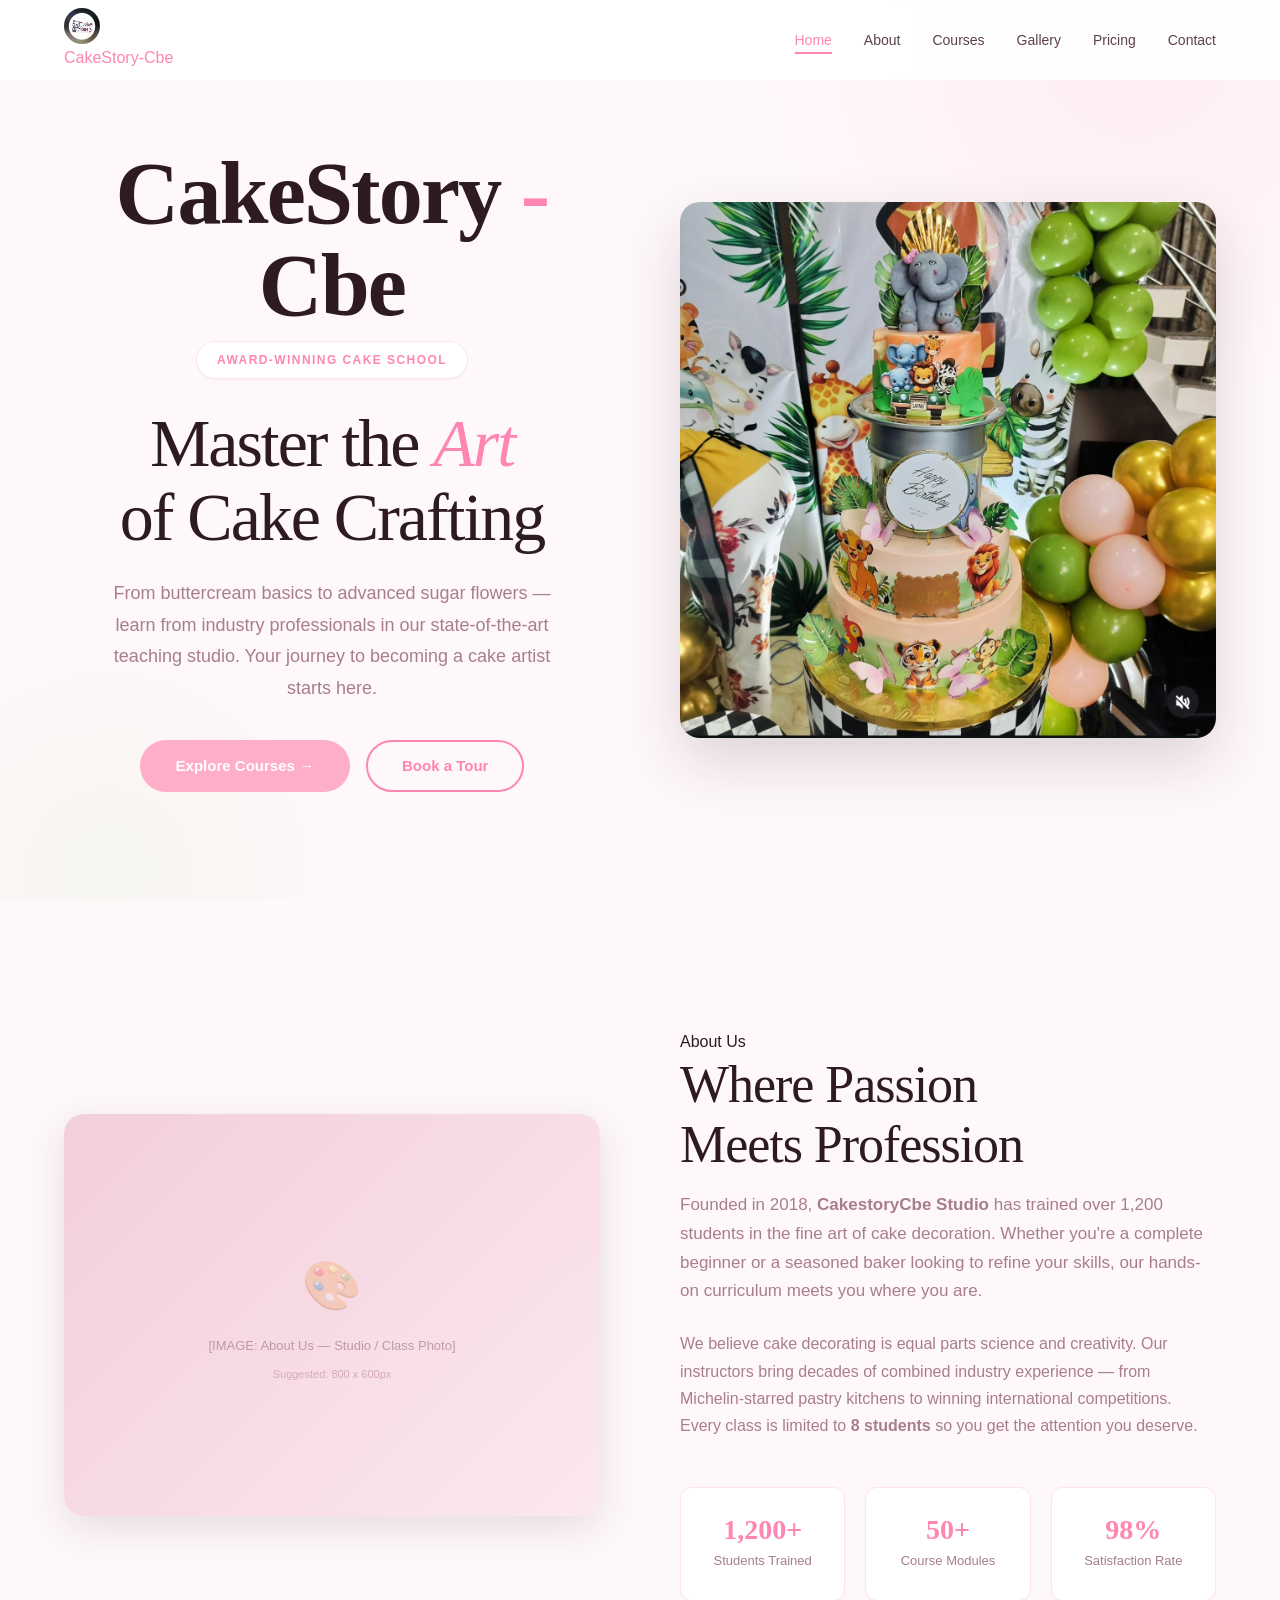
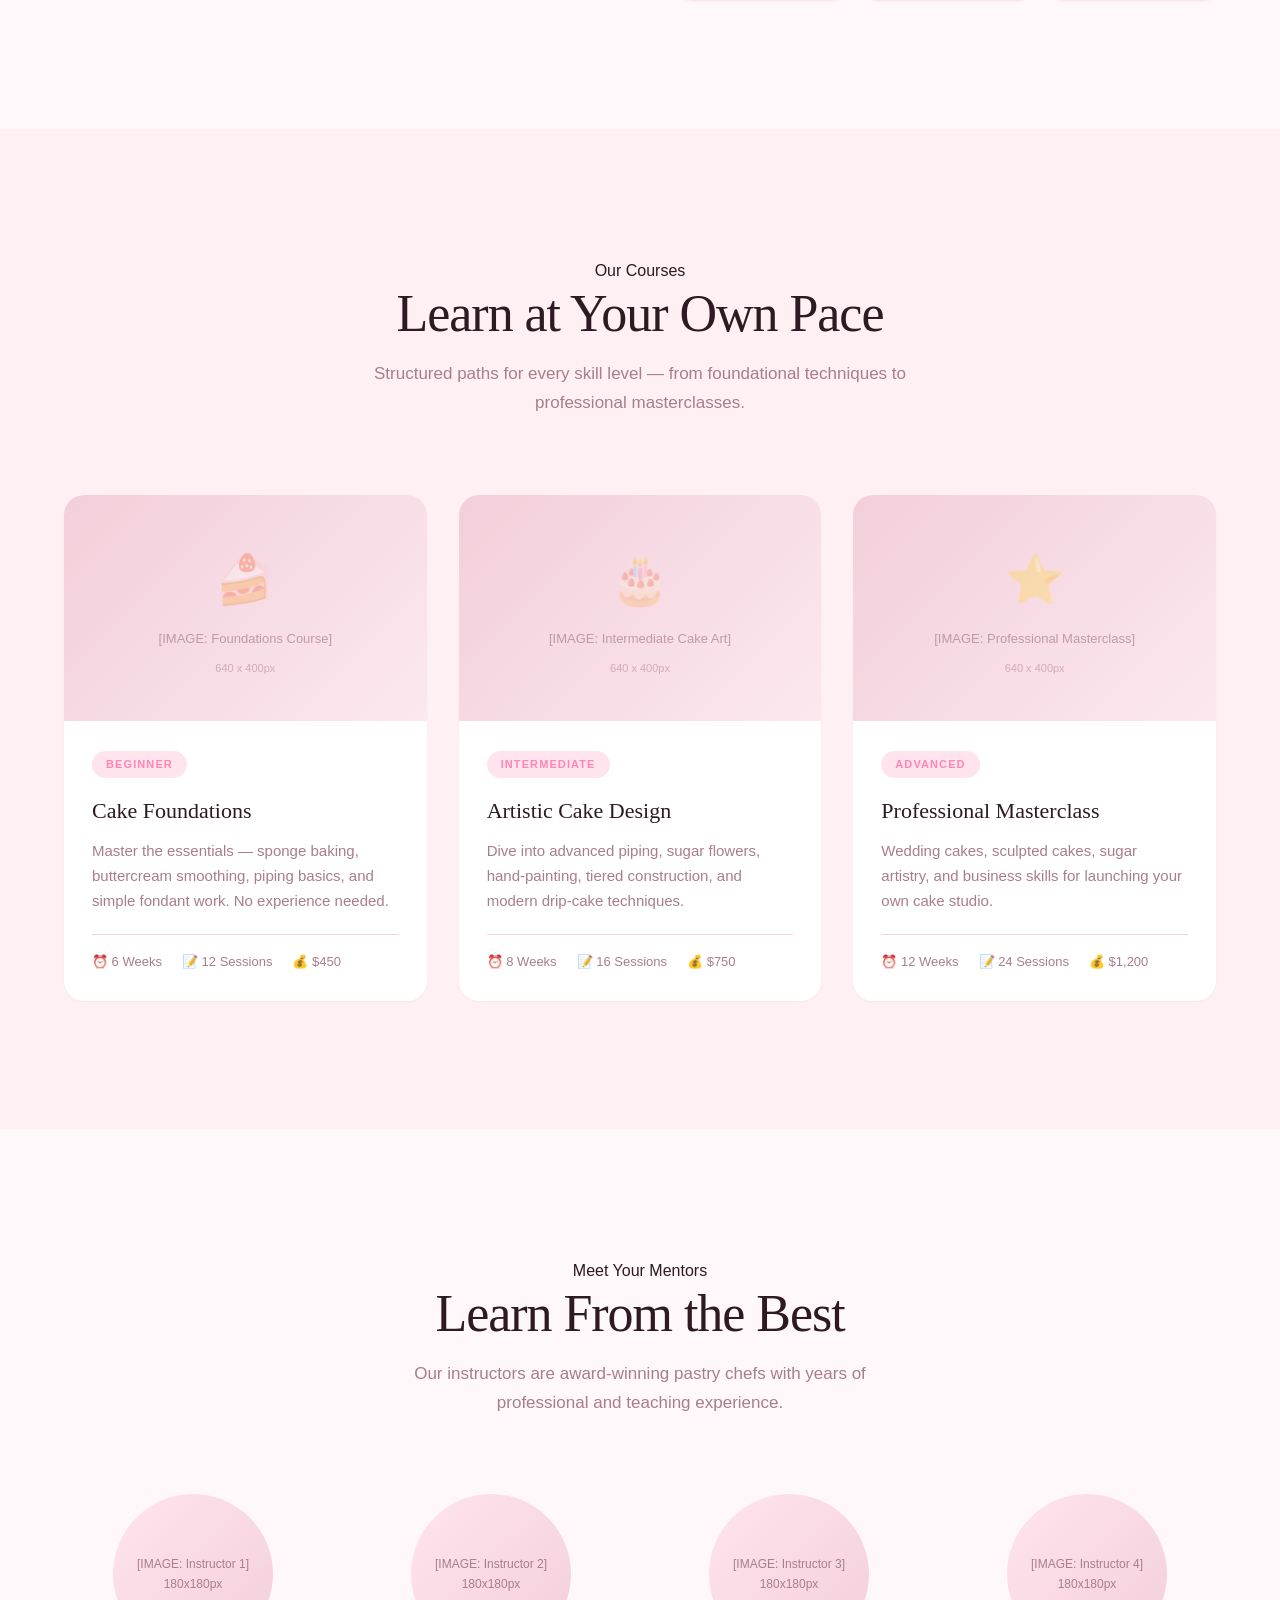
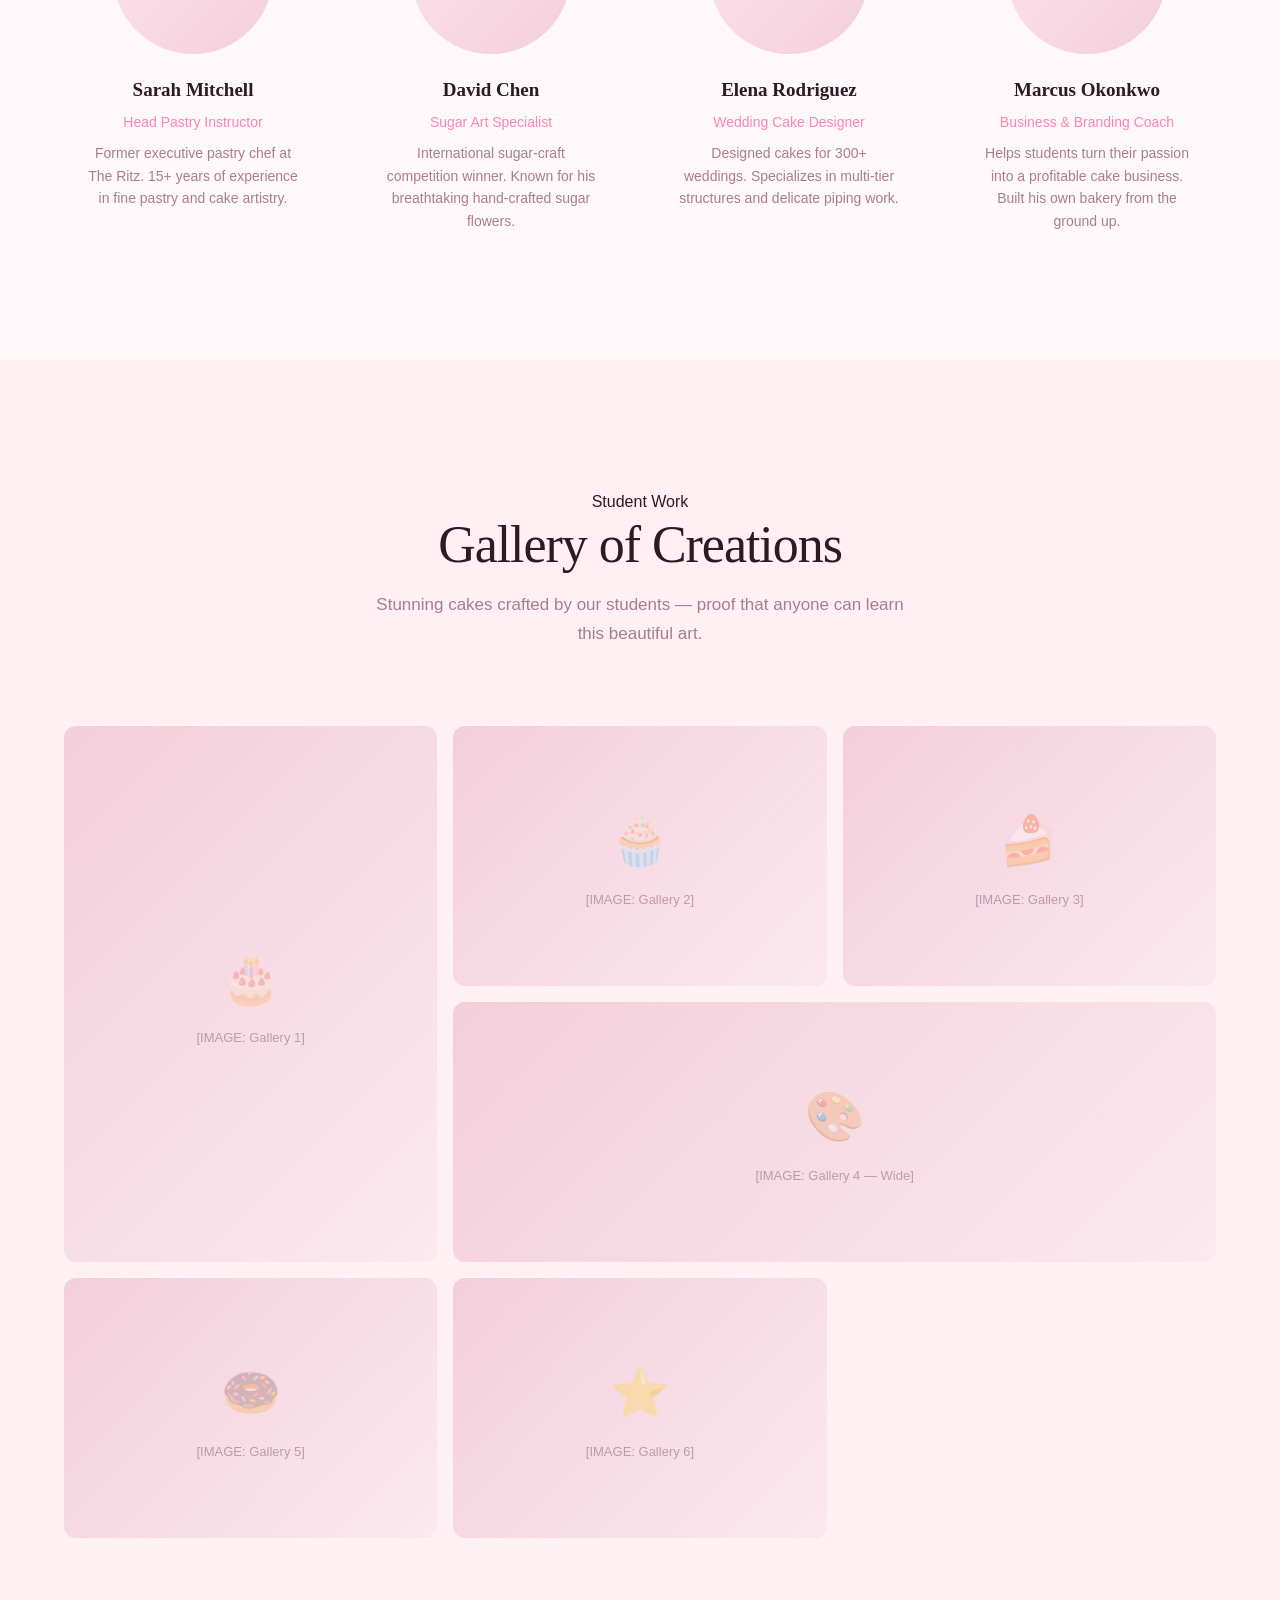
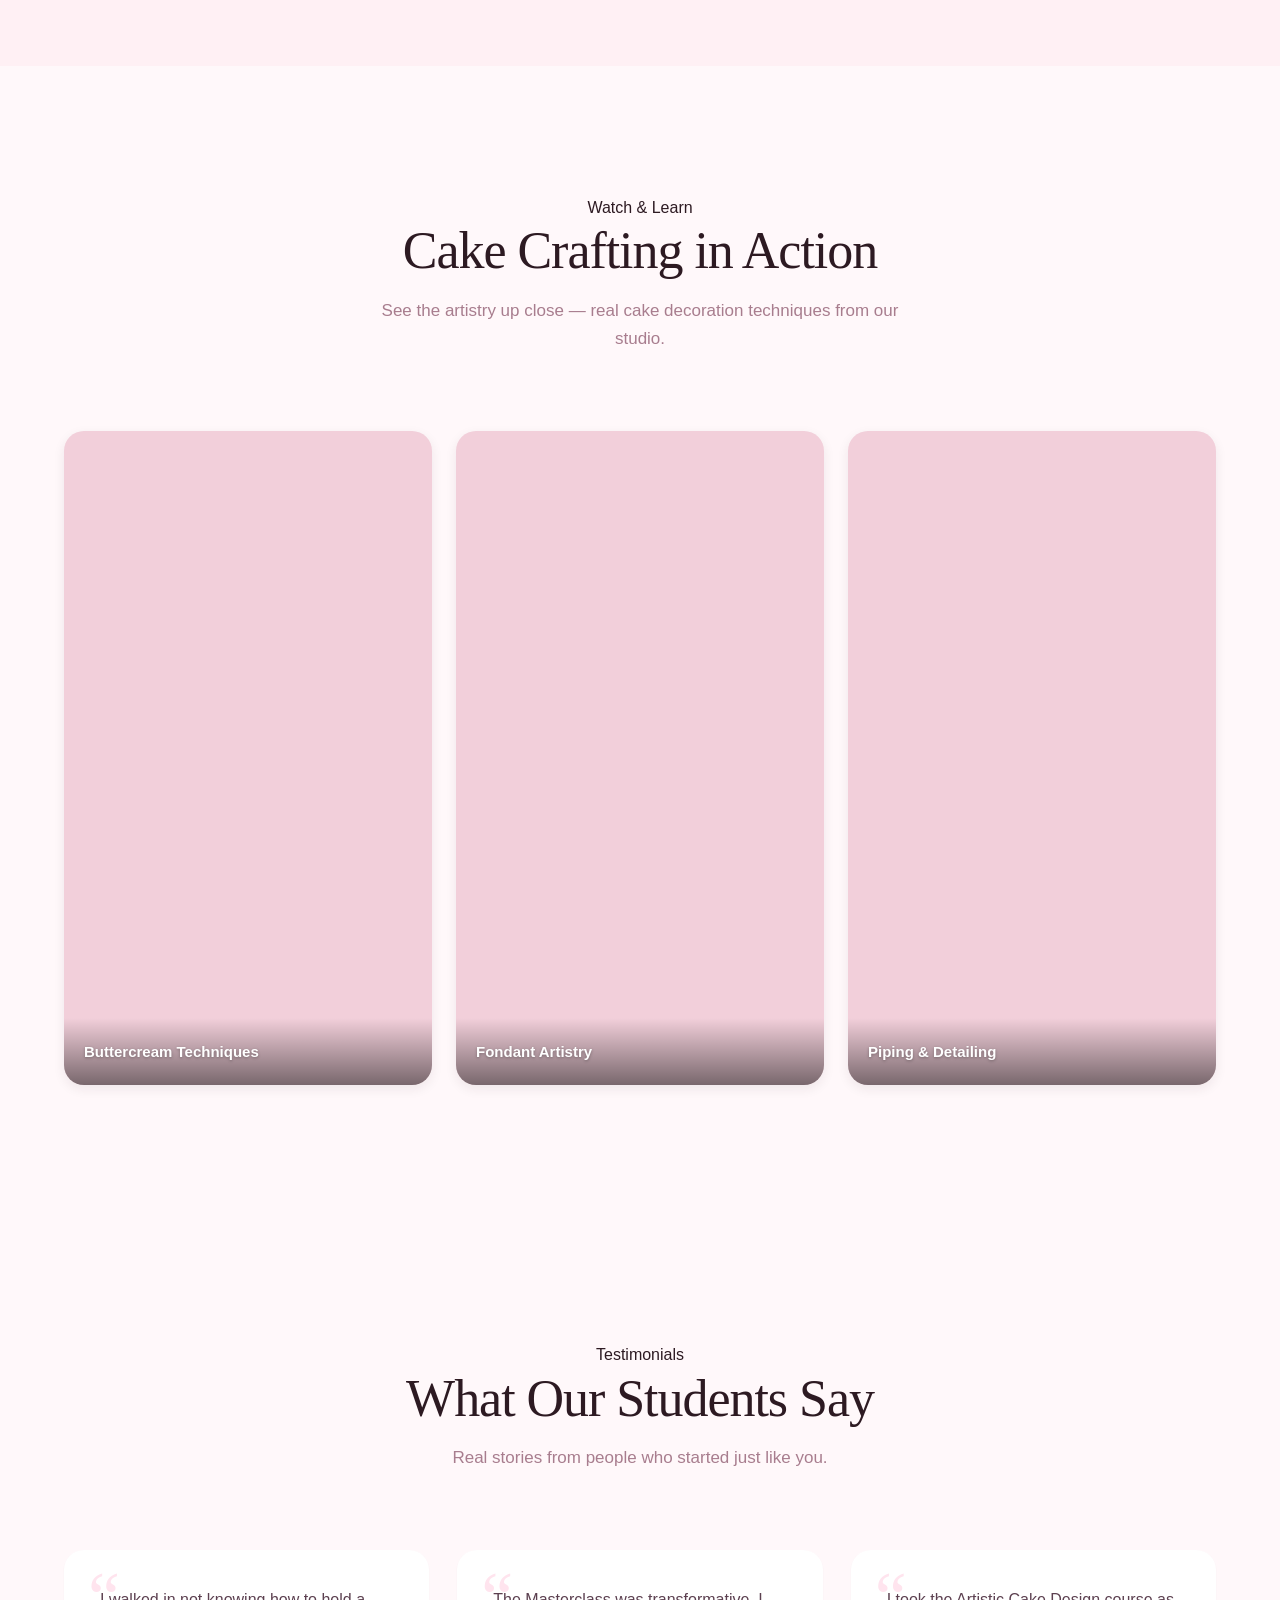
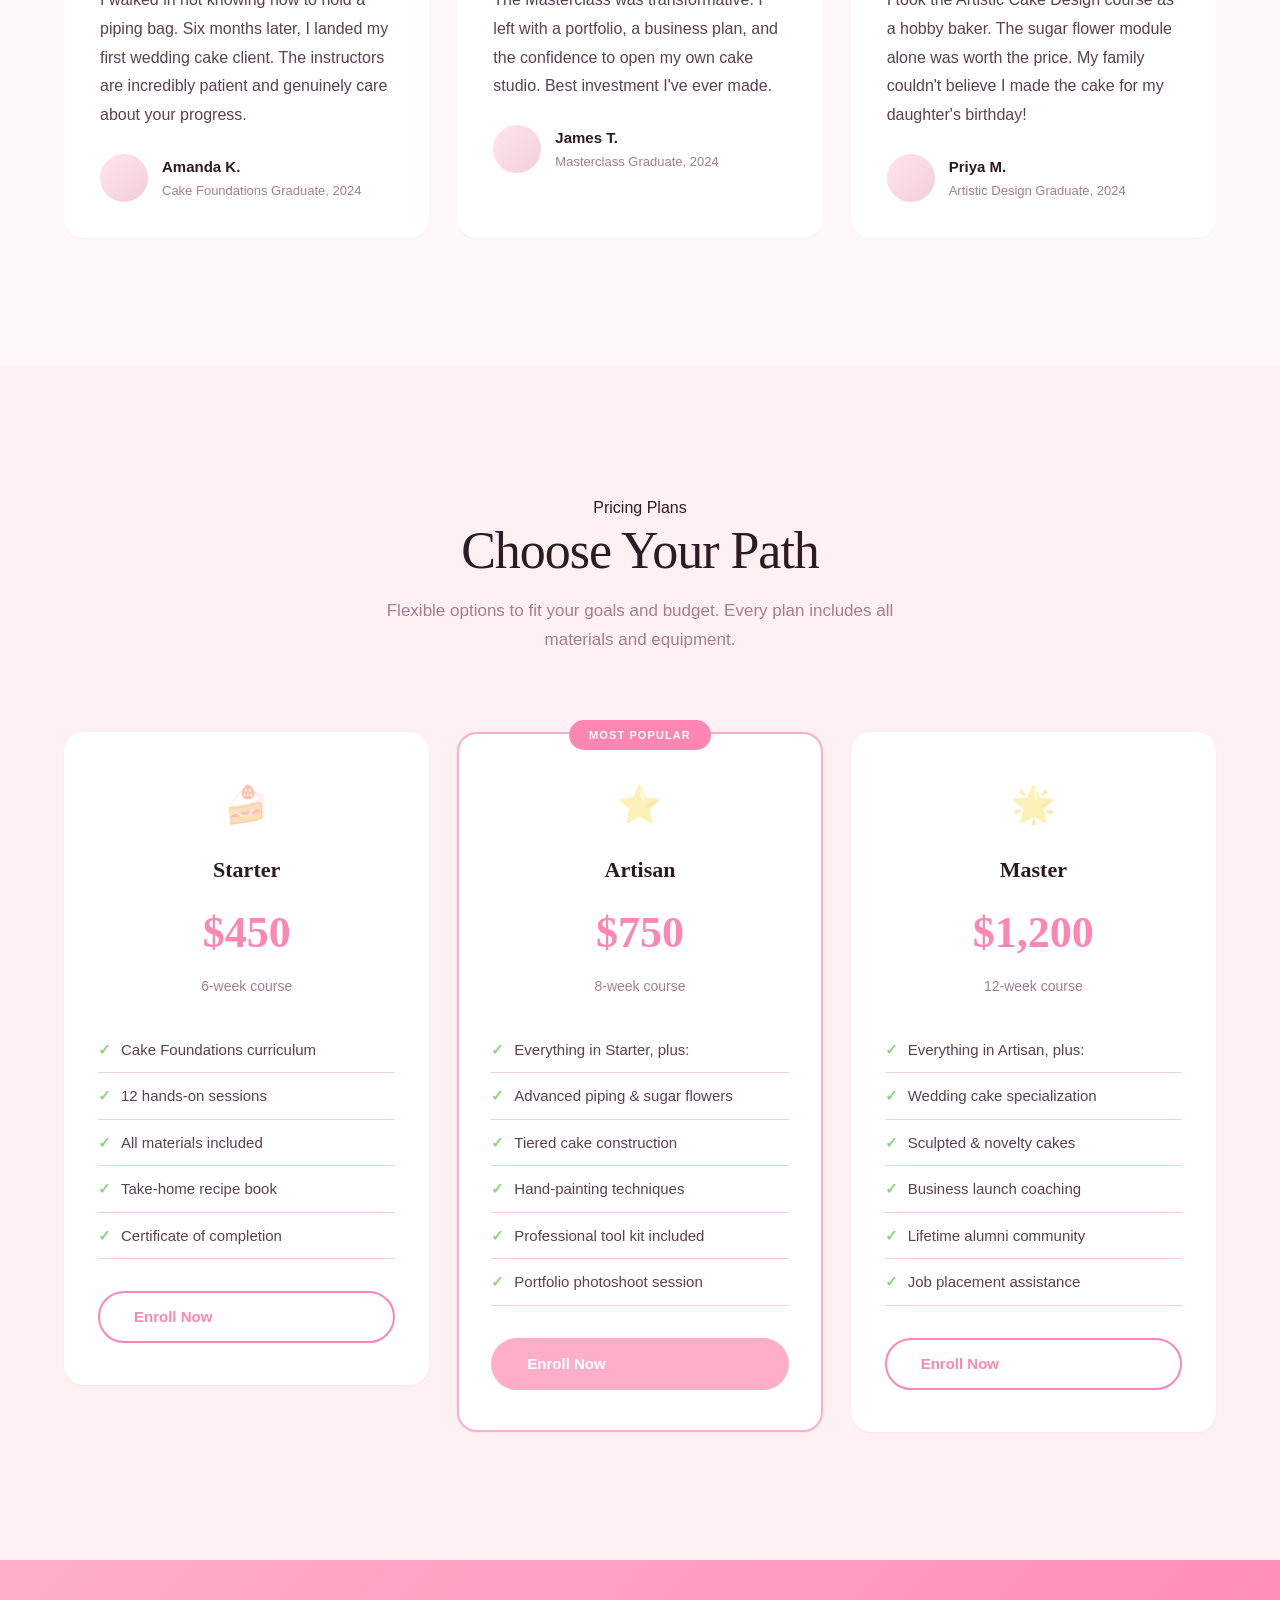
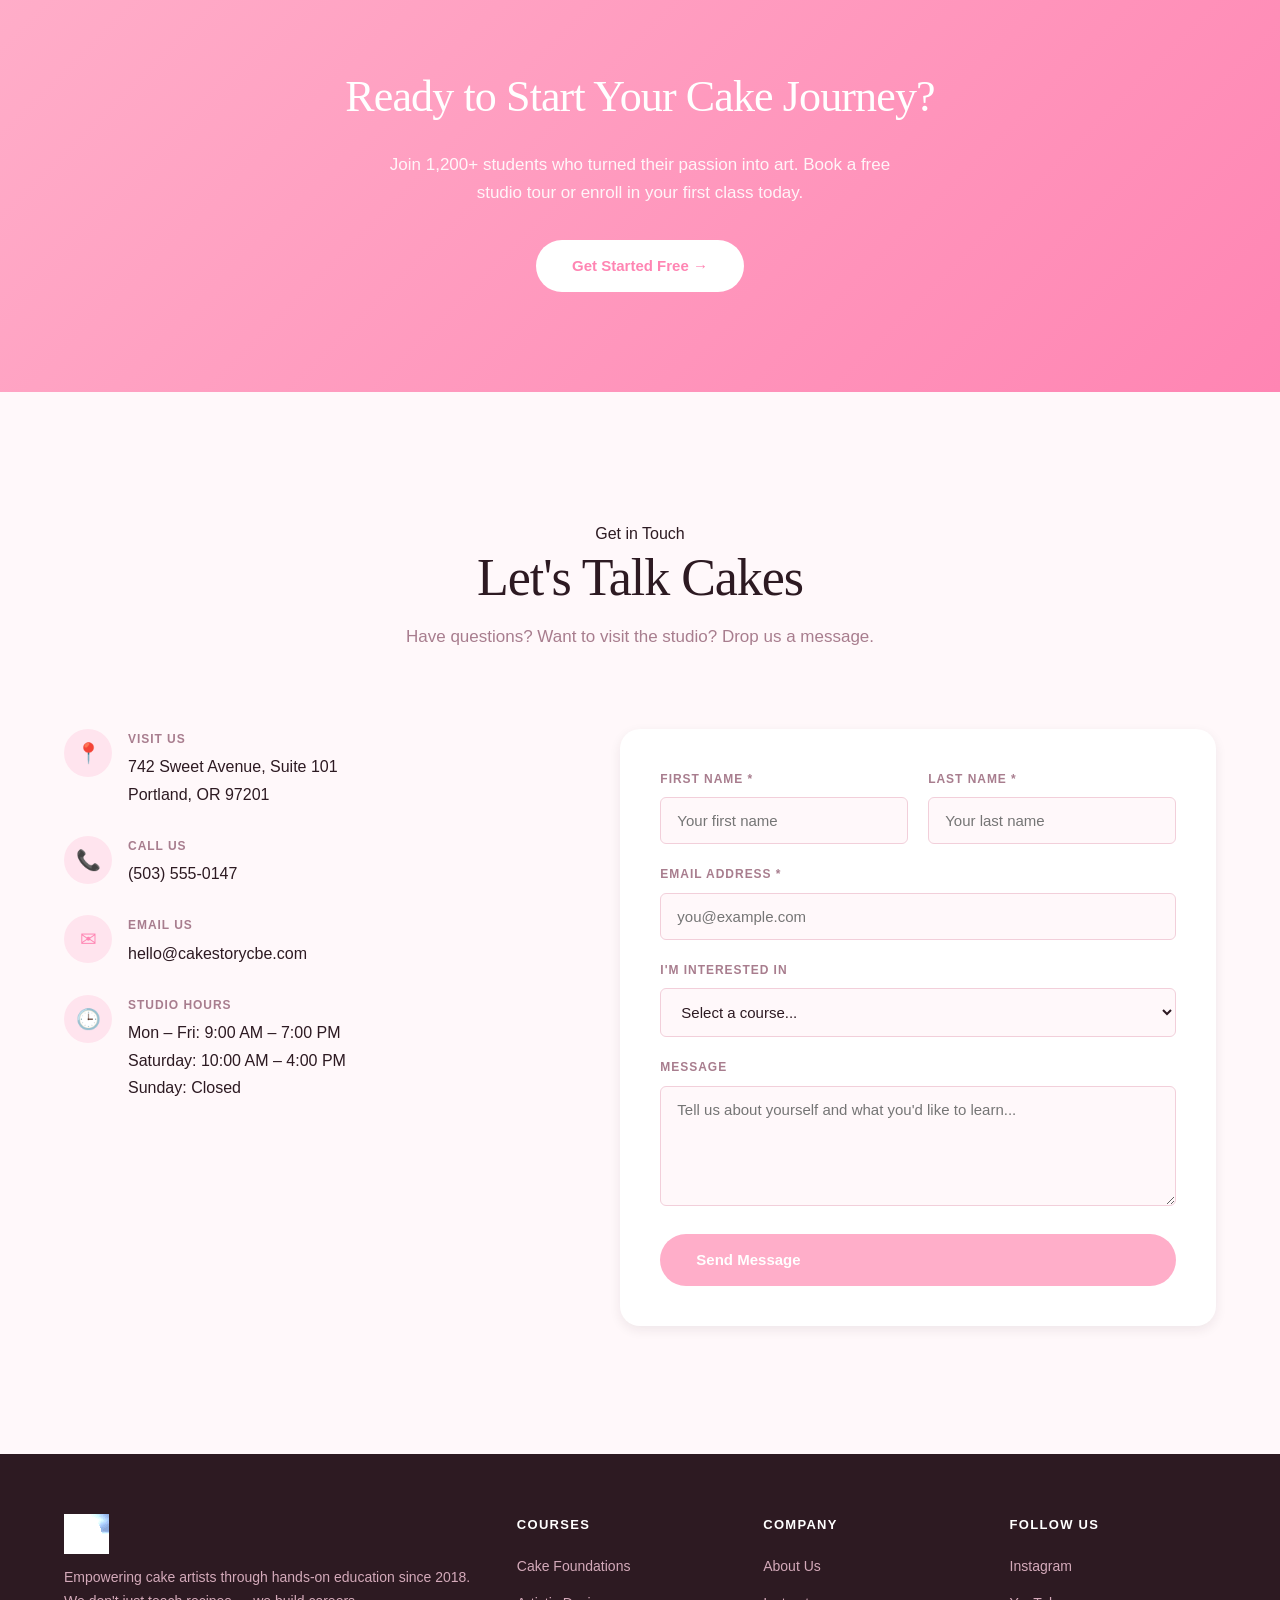
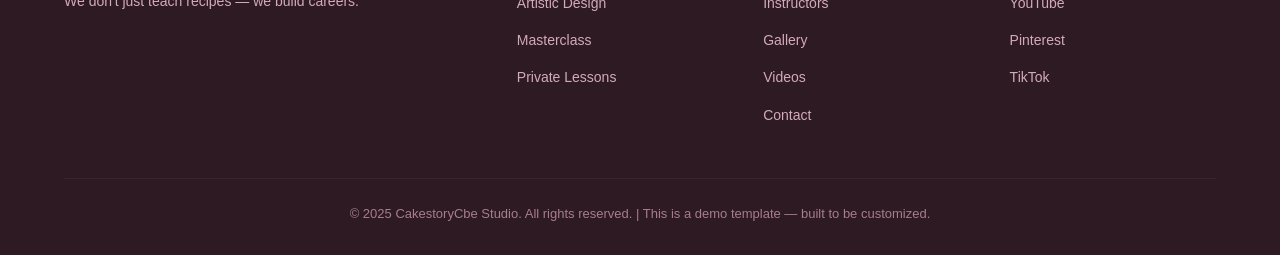
==== index.html @ 28bc9867 "Add green Playfair Display brand name in nav next to logo" ====
<!DOCTYPE html>
<html lang="en">
<head>
  <meta charset="UTF-8">
  <meta name="viewport" content="width=device-width, initial-scale=1.0">
  <title>CakestoryCbe — Learn the Art of Cake Making</title>

  <!--
  ╔══════════════════════════════════════════════════════════════╗
  ║  CAKESTORYCBE — Demo Website Template                      ║
  ║  ─────────────────────────────────────────────────────────  ║
  ║  QUICK CUSTOMIZATION GUIDE:                                ║
  ║                                                             ║
  ║  1. COLORS → css/main.css line ~15 (--color-* variables)  ║
  ║  2. FONTS  → css/main.css line ~32 (--font-* variables)   ║
  ║  3. IMAGES → Search [IMAGE: ...] below & replace with      ║
  ║              your actual images                             ║
  ║  4. TEXT   → Edit the content directly in this file        ║
  ║  5. LOGO   → Replace "CakestoryCbe" with your brand name   ║
  ╚══════════════════════════════════════════════════════════════╝
  -->

  <link rel="stylesheet" href="css/main.css">
  <link rel="preconnect" href="https://fonts.googleapis.com">
  <link rel="preconnect" href="https://fonts.gstatic.com" crossorigin>
  <link rel="stylesheet" href="https://fonts.googleapis.com/css2?family=Playfair+Display:wght@400;700&display=swap">
  <style>
    :root {
      --color-primary:        #FFAEC9;
      --color-primary-dark:   #FF85B3;
      --color-primary-light:  #FFE4EE;
      --color-secondary:      #8DD47C;
      --color-secondary-dark: #6AB85A;
      --color-white:          #ffffff;
      --color-off-white:      #fff8fa;
      --color-cream:          #fff0f4;
      --color-gray-100:       #fce8ef;
      --color-gray-200:       #f2cfda;
      --color-gray-300:       #d4aaba;
      --color-gray-500:       #a87d8e;
      --color-gray-700:       #5c4050;
      --color-gray-900:       #2d1a22;
      --color-success:        #8DD47C;
      --color-border:         #f2cfda;
    }
  </style>
</head>
<body>

  <!-- ============================================================
       NAVIGATION
       ============================================================ -->

  <nav class="nav" id="nav">
    <div class="nav__inner">
      <a href="#" class="nav__brand">
        <img src="images/logo.png" alt="CakeStory - Cbe" class="nav__logo-img">
        <span class="nav__brand-text">CakeStory<span>-</span>Cbe</span>
      </a>
      <ul class="nav__links" id="navLinks">
        <li><a href="#home" class="active">Home</a></li>
        <li><a href="#about">About</a></li>
        <li><a href="#courses">Courses</a></li>
        <li><a href="#gallery">Gallery</a></li>
        <li><a href="#pricing">Pricing</a></li>
        <li><a href="#contact">Contact</a></li>
      </ul>
      <button class="nav__toggle" id="navToggle" aria-label="Toggle navigation">
        <span></span>
        <span></span>
        <span></span>
      </button>
    </div>
  </nav>

  <!-- ============================================================
       HERO SECTION
       ============================================================ -->

  <section class="hero" id="home">
    <div class="container">
      <div class="hero__grid">
        <div class="hero__content">
          <h1 class="hero__brand reveal">CakeStory<span> - </span>Cbe</h1>
          <span class="hero__badge reveal">Award-Winning Cake School</span>
          <h2 class="hero__title reveal">
            Master the <em>Art</em> of Cake Crafting
          </h2>
          <p class="hero__description reveal">
            From buttercream basics to advanced sugar flowers — learn from
            industry professionals in our state-of-the-art teaching studio.
            Your journey to becoming a cake artist starts here.
          </p>
          <div class="hero__actions reveal">
            <a href="#courses" class="btn btn-primary">
              Explore Courses &#8594;
            </a>
            <a href="#contact" class="btn btn-outline">
              Book a Tour
            </a>
          </div>
        </div>
        <div class="hero__image">
          <img src="images/hero-bg.jpg" alt="CakestoryCbe cake crafting" class="hero__img">
        </div>
      </div>
    </div>
  </section>

  <!-- ============================================================
       ABOUT SECTION
       ============================================================ -->

  <section class="section" id="about">
    <div class="container">
      <div class="about__grid">
        <div class="about__image">
          <!--
            👉 [IMAGE: About Us]
            Replace with a photo of your teaching studio, team, or a class in session.
            Recommended size: 800x600px
          -->
          <div class="img-placeholder">
            <div class="img-placeholder__icon">&#127912;</div>
            <div class="img-placeholder__text">[IMAGE: About Us — Studio / Class Photo]</div>
            <div class="img-placeholder__size">Suggested: 800 x 600px</div>
          </div>
        </div>
        <div class="about__content">
          <span class="section-label">About Us</span>
          <h2 class="section-title">Where Passion Meets Profession</h2>
          <p class="section-subtitle" style="margin:0 0 24px; max-width:100%;">
            Founded in 2018, <strong>CakestoryCbe Studio</strong> has trained over
            1,200 students in the fine art of cake decoration. Whether you're a
            complete beginner or a seasoned baker looking to refine your skills,
            our hands-on curriculum meets you where you are.
          </p>
          <p style="color: var(--color-gray-500); margin-bottom: 32px;">
            We believe cake decorating is equal parts science and creativity.
            Our instructors bring decades of combined industry experience — from
            Michelin-starred pastry kitchens to winning international
            competitions. Every class is limited to <strong>8 students</strong>
            so you get the attention you deserve.
          </p>
          <div class="about__stats reveal-stagger">
            <div class="stat">
              <div class="stat__number">1,200+</div>
              <div class="stat__label">Students Trained</div>
            </div>
            <div class="stat">
              <div class="stat__number">50+</div>
              <div class="stat__label">Course Modules</div>
            </div>
            <div class="stat">
              <div class="stat__number">98%</div>
              <div class="stat__label">Satisfaction Rate</div>
            </div>
          </div>
        </div>
      </div>
    </div>
  </section>

  <!-- ============================================================
       COURSES SECTION
       ============================================================ -->

  <section class="section bg-cream" id="courses">
    <div class="container">
      <div class="section-header reveal">
        <span class="section-label">Our Courses</span>
        <h2 class="section-title">Learn at Your Own Pace</h2>
        <p class="section-subtitle">
          Structured paths for every skill level — from foundational
          techniques to professional masterclasses.
        </p>
      </div>

      <div class="courses__grid reveal-stagger">

        <!-- Course 1 -->
        <article class="course-card">
          <div class="course-card__image">
            <!-- 👉 [IMAGE: Foundations Course] 640x400px -->
            <div class="img-placeholder">
              <div class="img-placeholder__icon">&#127856;</div>
              <div class="img-placeholder__text">[IMAGE: Foundations Course]</div>
              <div class="img-placeholder__size">640 x 400px</div>
            </div>
          </div>
          <div class="course-card__body">
            <span class="course-card__level">Beginner</span>
            <h3 class="course-card__title">Cake Foundations</h3>
            <p class="course-card__desc">
              Master the essentials — sponge baking, buttercream smoothing,
              piping basics, and simple fondant work. No experience needed.
            </p>
            <div class="course-card__meta">
              <span>&#9200; 6 Weeks</span>
              <span>&#128221; 12 Sessions</span>
              <span>&#128176; $450</span>
            </div>
          </div>
        </article>

        <!-- Course 2 -->
        <article class="course-card">
          <div class="course-card__image">
            <!-- 👉 [IMAGE: Intermediate Course] 640x400px -->
            <div class="img-placeholder">
              <div class="img-placeholder__icon">&#127874;</div>
              <div class="img-placeholder__text">[IMAGE: Intermediate Cake Art]</div>
              <div class="img-placeholder__size">640 x 400px</div>
            </div>
          </div>
          <div class="course-card__body">
            <span class="course-card__level">Intermediate</span>
            <h3 class="course-card__title">Artistic Cake Design</h3>
            <p class="course-card__desc">
              Dive into advanced piping, sugar flowers, hand-painting,
              tiered construction, and modern drip-cake techniques.
            </p>
            <div class="course-card__meta">
              <span>&#9200; 8 Weeks</span>
              <span>&#128221; 16 Sessions</span>
              <span>&#128176; $750</span>
            </div>
          </div>
        </article>

        <!-- Course 3 -->
        <article class="course-card">
          <div class="course-card__image">
            <!-- 👉 [IMAGE: Masterclass Course] 640x400px -->
            <div class="img-placeholder">
              <div class="img-placeholder__icon">&#11088;</div>
              <div class="img-placeholder__text">[IMAGE: Professional Masterclass]</div>
              <div class="img-placeholder__size">640 x 400px</div>
            </div>
          </div>
          <div class="course-card__body">
            <span class="course-card__level">Advanced</span>
            <h3 class="course-card__title">Professional Masterclass</h3>
            <p class="course-card__desc">
              Wedding cakes, sculpted cakes, sugar artistry, and business
              skills for launching your own cake studio.
            </p>
            <div class="course-card__meta">
              <span>&#9200; 12 Weeks</span>
              <span>&#128221; 24 Sessions</span>
              <span>&#128176; $1,200</span>
            </div>
          </div>
        </article>

      </div>
    </div>
  </section>

  <!-- ============================================================
       INSTRUCTORS SECTION
       ============================================================ -->

  <section class="section" id="instructors">
    <div class="container">
      <div class="section-header reveal">
        <span class="section-label">Meet Your Mentors</span>
        <h2 class="section-title">Learn From the Best</h2>
        <p class="section-subtitle">
          Our instructors are award-winning pastry chefs with years of
          professional and teaching experience.
        </p>
      </div>

      <div class="instructors__grid reveal-stagger">

        <div class="instructor-card">
          <!-- 👉 [IMAGE: Instructor 1] 180x180px (will be circular) -->
          <div class="instructor-card__image">
            [IMAGE: Instructor 1]<br>180x180px
          </div>
          <h4 class="instructor-card__name">Sarah Mitchell</h4>
          <p class="instructor-card__role">Head Pastry Instructor</p>
          <p class="instructor-card__bio">
            Former executive pastry chef at The Ritz. 15+ years of
            experience in fine pastry and cake artistry.
          </p>
        </div>

        <div class="instructor-card">
          <!-- 👉 [IMAGE: Instructor 2] 180x180px -->
          <div class="instructor-card__image">
            [IMAGE: Instructor 2]<br>180x180px
          </div>
          <h4 class="instructor-card__name">David Chen</h4>
          <p class="instructor-card__role">Sugar Art Specialist</p>
          <p class="instructor-card__bio">
            International sugar-craft competition winner. Known for his
            breathtaking hand-crafted sugar flowers.
          </p>
        </div>

        <div class="instructor-card">
          <!-- 👉 [IMAGE: Instructor 3] 180x180px -->
          <div class="instructor-card__image">
            [IMAGE: Instructor 3]<br>180x180px
          </div>
          <h4 class="instructor-card__name">Elena Rodriguez</h4>
          <p class="instructor-card__role">Wedding Cake Designer</p>
          <p class="instructor-card__bio">
            Designed cakes for 300+ weddings. Specializes in multi-tier
            structures and delicate piping work.
          </p>
        </div>

        <div class="instructor-card">
          <!-- 👉 [IMAGE: Instructor 4] 180x180px -->
          <div class="instructor-card__image">
            [IMAGE: Instructor 4]<br>180x180px
          </div>
          <h4 class="instructor-card__name">Marcus Okonkwo</h4>
          <p class="instructor-card__role">Business & Branding Coach</p>
          <p class="instructor-card__bio">
            Helps students turn their passion into a profitable cake
            business. Built his own bakery from the ground up.
          </p>
        </div>

      </div>
    </div>
  </section>

  <!-- ============================================================
       GALLERY SECTION
       ============================================================ -->

  <section class="section bg-cream" id="gallery">
    <div class="container">
      <div class="section-header reveal">
        <span class="section-label">Student Work</span>
        <h2 class="section-title">Gallery of Creations</h2>
        <p class="section-subtitle">
          Stunning cakes crafted by our students — proof that anyone can
          learn this beautiful art.
        </p>
      </div>

      <div class="gallery__grid">
        <!-- 👉 [IMAGE: Gallery 1] Large vertical — replace with your best cake photo -->
        <div class="gallery__item">
          <div class="img-placeholder">
            <div class="img-placeholder__icon">&#127874;</div>
            <div class="img-placeholder__text">[IMAGE: Gallery 1]</div>
          </div>
        </div>
        <!-- 👉 [IMAGE: Gallery 2] -->
        <div class="gallery__item">
          <div class="img-placeholder">
            <div class="img-placeholder__icon">&#129473;</div>
            <div class="img-placeholder__text">[IMAGE: Gallery 2]</div>
          </div>
        </div>
        <!-- 👉 [IMAGE: Gallery 3] -->
        <div class="gallery__item">
          <div class="img-placeholder">
            <div class="img-placeholder__icon">&#127856;</div>
            <div class="img-placeholder__text">[IMAGE: Gallery 3]</div>
          </div>
        </div>
        <!-- 👉 [IMAGE: Gallery 4] Wide — replace with a landscape cake shot -->
        <div class="gallery__item">
          <div class="img-placeholder">
            <div class="img-placeholder__icon">&#127912;</div>
            <div class="img-placeholder__text">[IMAGE: Gallery 4 — Wide]</div>
          </div>
        </div>
        <!-- 👉 [IMAGE: Gallery 5] -->
        <div class="gallery__item">
          <div class="img-placeholder">
            <div class="img-placeholder__icon">&#127849;</div>
            <div class="img-placeholder__text">[IMAGE: Gallery 5]</div>
          </div>
        </div>
        <!-- 👉 [IMAGE: Gallery 6] -->
        <div class="gallery__item">
          <div class="img-placeholder">
            <div class="img-placeholder__icon">&#11088;</div>
            <div class="img-placeholder__text">[IMAGE: Gallery 6]</div>
          </div>
        </div>
      </div>
    </div>
  </section>

  <!-- ============================================================
       VIDEO SHOWCASE
       ============================================================ -->

  <section class="section video-showcase" id="videos">
    <div class="container">
      <div class="section-header reveal">
        <span class="section-label">Watch & Learn</span>
        <h2 class="section-title">Cake Crafting in Action</h2>
        <p class="section-subtitle">
          See the artistry up close — real cake decoration techniques from our studio.
        </p>
      </div>

      <div class="video__grid">
        <div class="video-card">
          <video
            src="videos/cake-showcase-1.mp4"
            autoplay
            muted
            loop
            playsinline
            preload="metadata"
            poster=""
          ></video>
          <div class="video-card__overlay">
            <span class="video-card__label">Buttercream Techniques</span>
          </div>
        </div>
        <div class="video-card">
          <video
            src="videos/cake-showcase-2.mp4"
            autoplay
            muted
            loop
            playsinline
            preload="metadata"
          ></video>
          <div class="video-card__overlay">
            <span class="video-card__label">Fondant Artistry</span>
          </div>
        </div>
        <div class="video-card">
          <video
            src="videos/cake-showcase-3.mp4"
            autoplay
            muted
            loop
            playsinline
            preload="metadata"
          ></video>
          <div class="video-card__overlay">
            <span class="video-card__label">Piping & Detailing</span>
          </div>
        </div>
      </div>
    </div>
  </section>

  <!-- ============================================================
       TESTIMONIALS
       ============================================================ -->

  <section class="section" id="testimonials">
    <div class="container">
      <div class="section-header reveal">
        <span class="section-label">Testimonials</span>
        <h2 class="section-title">What Our Students Say</h2>
        <p class="section-subtitle">
          Real stories from people who started just like you.
        </p>
      </div>

      <div class="testimonials__grid reveal-stagger">

        <div class="testimonial-card">
          <p class="testimonial-card__text">
            I walked in not knowing how to hold a piping bag. Six months
            later, I landed my first wedding cake client. The instructors
            are incredibly patient and genuinely care about your progress.
          </p>
          <div class="testimonial-card__author">
            <!-- 👉 [IMAGE: Student Avatar] 50x50px, circular -->
            <div class="testimonial-card__avatar"></div>
            <div>
              <div class="testimonial-card__name">Amanda K.</div>
              <div class="testimonial-card__role">Cake Foundations Graduate, 2024</div>
            </div>
          </div>
        </div>

        <div class="testimonial-card">
          <p class="testimonial-card__text">
            The Masterclass was transformative. I left with a portfolio,
            a business plan, and the confidence to open my own cake studio.
            Best investment I've ever made.
          </p>
          <div class="testimonial-card__author">
            <!-- 👉 [IMAGE: Student Avatar] 50x50px -->
            <div class="testimonial-card__avatar"></div>
            <div>
              <div class="testimonial-card__name">James T.</div>
              <div class="testimonial-card__role">Masterclass Graduate, 2024</div>
            </div>
          </div>
        </div>

        <div class="testimonial-card">
          <p class="testimonial-card__text">
            I took the Artistic Cake Design course as a hobby baker. The
            sugar flower module alone was worth the price. My family
            couldn't believe I made the cake for my daughter's birthday!
          </p>
          <div class="testimonial-card__author">
            <!-- 👉 [IMAGE: Student Avatar] 50x50px -->
            <div class="testimonial-card__avatar"></div>
            <div>
              <div class="testimonial-card__name">Priya M.</div>
              <div class="testimonial-card__role">Artistic Design Graduate, 2024</div>
            </div>
          </div>
        </div>

      </div>
    </div>
  </section>

  <!-- ============================================================
       PRICING SECTION
       ============================================================ -->

  <section class="section bg-cream" id="pricing">
    <div class="container">
      <div class="section-header reveal">
        <span class="section-label">Pricing Plans</span>
        <h2 class="section-title">Choose Your Path</h2>
        <p class="section-subtitle">
          Flexible options to fit your goals and budget. Every plan includes
          all materials and equipment.
        </p>
      </div>

      <div class="pricing__grid reveal-stagger">

        <div class="pricing-card">
          <div class="pricing-card__icon">&#127856;</div>
          <h3 class="pricing-card__title">Starter</h3>
          <div class="pricing-card__price">$450</div>
          <div class="pricing-card__period">6-week course</div>
          <ul class="pricing-card__features">
            <li>Cake Foundations curriculum</li>
            <li>12 hands-on sessions</li>
            <li>All materials included</li>
            <li>Take-home recipe book</li>
            <li>Certificate of completion</li>
          </ul>
          <a href="#contact" class="btn btn-outline" style="width:100%">Enroll Now</a>
        </div>

        <div class="pricing-card pricing-card--featured">
          <div class="pricing-card__badge">Most Popular</div>
          <div class="pricing-card__icon">&#11088;</div>
          <h3 class="pricing-card__title">Artisan</h3>
          <div class="pricing-card__price">$750</div>
          <div class="pricing-card__period">8-week course</div>
          <ul class="pricing-card__features">
            <li>Everything in Starter, plus:</li>
            <li>Advanced piping & sugar flowers</li>
            <li>Tiered cake construction</li>
            <li>Hand-painting techniques</li>
            <li>Professional tool kit included</li>
            <li>Portfolio photoshoot session</li>
          </ul>
          <a href="#contact" class="btn btn-primary" style="width:100%">Enroll Now</a>
        </div>

        <div class="pricing-card">
          <div class="pricing-card__icon">&#127775;</div>
          <h3 class="pricing-card__title">Master</h3>
          <div class="pricing-card__price">$1,200</div>
          <div class="pricing-card__period">12-week course</div>
          <ul class="pricing-card__features">
            <li>Everything in Artisan, plus:</li>
            <li>Wedding cake specialization</li>
            <li>Sculpted & novelty cakes</li>
            <li>Business launch coaching</li>
            <li>Lifetime alumni community</li>
            <li>Job placement assistance</li>
          </ul>
          <a href="#contact" class="btn btn-outline" style="width:100%">Enroll Now</a>
        </div>

      </div>
    </div>
  </section>

  <!-- ============================================================
       CTA BANNER
       ============================================================ -->

  <section class="cta-banner">
    <div class="container">
      <h2 class="cta-banner__title">Ready to Start Your Cake Journey?</h2>
      <p class="cta-banner__text">
        Join 1,200+ students who turned their passion into art.
        Book a free studio tour or enroll in your first class today.
      </p>
      <a href="#contact" class="btn btn-white">Get Started Free &#8594;</a>
    </div>
  </section>

  <!-- ============================================================
       CONTACT SECTION
       ============================================================ -->

  <section class="section" id="contact">
    <div class="container">
      <div class="section-header reveal">
        <span class="section-label">Get in Touch</span>
        <h2 class="section-title">Let's Talk Cakes</h2>
        <p class="section-subtitle">
          Have questions? Want to visit the studio? Drop us a message.
        </p>
      </div>

      <div class="contact__grid reveal">
        <div class="contact__info">
          <div class="contact__info-item">
            <div class="contact__info-icon">&#128205;</div>
            <div>
              <div class="contact__info-label">Visit Us</div>
              <div class="contact__info-value">
                <!-- 👉 CHANGE: Your studio address -->
                742 Sweet Avenue, Suite 101<br>
                Portland, OR 97201
              </div>
            </div>
          </div>
          <div class="contact__info-item">
            <div class="contact__info-icon">&#128222;</div>
            <div>
              <div class="contact__info-label">Call Us</div>
              <div class="contact__info-value">
                <!-- 👉 CHANGE: Your phone number -->
                (503) 555-0147
              </div>
            </div>
          </div>
          <div class="contact__info-item">
            <div class="contact__info-icon">&#9993;</div>
            <div>
              <div class="contact__info-label">Email Us</div>
              <div class="contact__info-value">
                <!-- 👉 CHANGE: Your email address -->
                hello@cakestorycbe.com
              </div>
            </div>
          </div>
          <div class="contact__info-item">
            <div class="contact__info-icon">&#128338;</div>
            <div>
              <div class="contact__info-label">Studio Hours</div>
              <div class="contact__info-value">
                <!-- 👉 CHANGE: Your business hours -->
                Mon – Fri: 9:00 AM – 7:00 PM<br>
                Saturday: 10:00 AM – 4:00 PM<br>
                Sunday: Closed
              </div>
            </div>
          </div>
        </div>

        <form class="contact__form" id="contactForm">
          <div class="form-row">
            <div class="form-group">
              <label for="firstName">First Name *</label>
              <input type="text" id="firstName" name="firstName" required placeholder="Your first name">
            </div>
            <div class="form-group">
              <label for="lastName">Last Name *</label>
              <input type="text" id="lastName" name="lastName" required placeholder="Your last name">
            </div>
          </div>
          <div class="form-group">
            <label for="email">Email Address *</label>
            <input type="email" id="email" name="email" required placeholder="you@example.com">
          </div>
          <div class="form-group">
            <label for="interest">I'm Interested In</label>
            <select id="interest" name="interest">
              <option value="">Select a course...</option>
              <option value="foundations">Cake Foundations ($450)</option>
              <option value="artistic">Artistic Cake Design ($750)</option>
              <option value="masterclass">Professional Masterclass ($1,200)</option>
              <option value="tour">Studio Tour</option>
              <option value="other">Other / General Inquiry</option>
            </select>
          </div>
          <div class="form-group">
            <label for="message">Message</label>
            <textarea id="message" name="message" placeholder="Tell us about yourself and what you'd like to learn..."></textarea>
          </div>
          <button type="submit" class="btn btn-primary" style="width:100%">
            Send Message
          </button>
          <p id="formFeedback" style="text-align:center; margin-top:12px; font-size:14px; display:none;"></p>
        </form>
      </div>
    </div>
  </section>

  <!-- ============================================================
       FOOTER
       ============================================================ -->

  <footer class="footer">
    <div class="container">
      <div class="footer__grid">
        <div>
          <div class="footer__brand-name">
            <img src="images/logo.png" alt="CakestoryCbe" class="footer__logo-img">
          </div>
          <p class="footer__brand-desc">
            Empowering cake artists through hands-on education since 2018.
            We don't just teach recipes — we build careers.
          </p>
        </div>

        <div>
          <div class="footer__title">Courses</div>
          <ul class="footer__links">
            <li><a href="#courses">Cake Foundations</a></li>
            <li><a href="#courses">Artistic Design</a></li>
            <li><a href="#courses">Masterclass</a></li>
            <li><a href="#courses">Private Lessons</a></li>
          </ul>
        </div>

        <div>
          <div class="footer__title">Company</div>
          <ul class="footer__links">
            <li><a href="#about">About Us</a></li>
            <li><a href="#instructors">Instructors</a></li>
        <li><a href="#gallery">Gallery</a></li>
        <li><a href="#videos">Videos</a></li>
            <li><a href="#contact">Contact</a></li>
          </ul>
        </div>

        <div>
          <div class="footer__title">Follow Us</div>
          <ul class="footer__links">
            <!-- 👉 CHANGE: Add your social links -->
            <li><a href="#">Instagram</a></li>
            <li><a href="#">YouTube</a></li>
            <li><a href="#">Pinterest</a></li>
            <li><a href="#">TikTok</a></li>
          </ul>
        </div>
      </div>

      <div class="footer__bottom">
        <p>&copy; 2025 CakestoryCbe Studio. All rights reserved. | This is a demo template — built to be customized.</p>
      </div>
    </div>
  </footer>

  <!-- ============================================================
       SCRIPTS
       ============================================================ -->
  <script src="js/main.js"></script>
</body>
</html>
---- css/main.css ----
/* ============================================================
   CAKESTORYCBE — Stylesheet
   v20260620 · Design engineering by Emil, Impeccable & Taste
   ============================================================ */

:root {
  --color-primary:        #FFAEC9;
  --color-primary-dark:   #FF85B3;
  --color-primary-light:  #FFE4EE;
  --color-secondary:      #8DD47C;
  --color-secondary-dark: #6AB85A;
  --color-white:          #ffffff;
  --color-off-white:      #fff8fa;
  --color-cream:          #fff0f4;
  --color-gray-100:       #fce8ef;
  --color-gray-200:       #f2cfda;
  --color-gray-300:       #d4aaba;
  --color-gray-500:       #a87d8e;
  --color-gray-700:       #5c4050;
  --color-gray-900:       #2d1a22;
  --color-success:        #8DD47C;
  --color-border:         #f2cfda;

  --font-heading:  'Georgia', 'Times New Roman', serif;
  --font-body:     'Segoe UI', 'Helvetica Neue', Arial, sans-serif;

  --max-width:      1200px;
  --nav-height:     80px;
  --radius-sm:      6px;
  --radius-md:      12px;
  --radius-lg:      20px;
  --radius-full:    9999px;

  --shadow-sm:  0 1px 2px rgba(45,26,34,0.04);
  --shadow-md:  0 4px 12px rgba(45,26,34,0.08);
  --shadow-lg:  0 12px 40px rgba(45,26,34,0.12);
  --shadow-xl:  0 24px 60px rgba(45,26,34,0.16);

  --ease-out:    cubic-bezier(0.23, 1, 0.32, 1);
  --ease-in-out: cubic-bezier(0.77, 0, 0.175, 1);
  --ease-drawer: cubic-bezier(0.32, 0.72, 0, 1);
}

*,*::before,*::after { box-sizing:border-box; margin:0; padding:0; }

html {
  scroll-behavior: smooth;
  scroll-padding-top: var(--nav-height);
}

body {
  font-family: var(--font-body);
  font-size: 16px;
  line-height: 1.7;
  color: var(--color-gray-900);
  background-color: var(--color-off-white);
  -webkit-font-smoothing: antialiased;
  -moz-osx-font-smoothing: grayscale;
}

img { max-width:100%; display:block; }

a {
  color: var(--color-primary-dark);
  text-decoration: none;
  transition: color 160ms var(--ease-out);
}
a:hover { color: var(--color-primary); }

/* ---- Scroll Reveal ---- */
.reveal {
  opacity: 0;
  transform: translateY(24px);
  transition: opacity 0.7s var(--ease-out), transform 0.7s var(--ease-out);
}
.reveal.revealed {
  opacity: 1;
  transform: translateY(0);
}
.reveal-stagger > * {
  opacity: 0;
  transform: translateY(20px);
  transition: opacity 0.5s var(--ease-out), transform 0.5s var(--ease-out);
}
.reveal-stagger.revealed > * {
  opacity: 1;
  transform: translateY(0);
}
.reveal-stagger.revealed > *:nth-child(1) { transition-delay: 0ms; }
.reveal-stagger.revealed > *:nth-child(2) { transition-delay: 60ms; }
.reveal-stagger.revealed > *:nth-child(3) { transition-delay: 120ms; }
.reveal-stagger.revealed > *:nth-child(4) { transition-delay: 180ms; }
.reveal-stagger.revealed > *:nth-child(5) { transition-delay: 240ms; }
.reveal-stagger.revealed > *:nth-child(6) { transition-delay: 300ms; }

@media (prefers-reduced-motion: reduce) {
  .reveal, .reveal-stagger > * {
    opacity: 1;
    transform: none;
    transition: none;
  }
}

/* ---- Container ---- */
.container { width:100%; max-width:var(--max-width); margin:0 auto; padding:0 24px; }

/* ---- Sections ---- */
.section {
  padding: clamp(80px, 10vw, 140px) 0;
}
.section-header {
  text-align: center;
  margin-bottom: clamp(48px, 6vw, 80px);
}
.section-title {
  font-family: var(--font-heading);
  font-size: clamp(28px, 4.5vw, 52px);
  font-weight: 400;
  color: var(--color-gray-900);
  line-height: 1.15;
  margin-bottom: 16px;
  text-wrap: balance;
  letter-spacing: -0.02em;
}
.section-subtitle {
  font-size: 17px;
  color: var(--color-gray-500);
  max-width: 540px;
  margin: 0 auto;
  line-height: 1.7;
}
.bg-cream { background-color: var(--color-cream); }

/* ---- Buttons ---- */
.btn {
  display: inline-flex;
  align-items: center;
  gap: 8px;
  padding: 15px 34px;
  font-family: var(--font-body);
  font-size: 15px;
  font-weight: 600;
  border: 2px solid transparent;
  border-radius: var(--radius-full);
  cursor: pointer;
  transition: transform 160ms var(--ease-out), box-shadow 200ms var(--ease-out), background-color 200ms var(--ease-out), color 200ms var(--ease-out);
  text-align: center;
  line-height: 1.2;
}
.btn:active { transform: scale(0.97); }

@media (hover: hover) and (pointer: fine) {
  .btn-primary:hover {
    background-color: var(--color-primary-dark);
    color: var(--color-white);
    transform: translateY(-2px);
    box-shadow: var(--shadow-md);
  }
  .btn-outline:hover {
    background-color: var(--color-primary);
    color: var(--color-white);
  }
  .btn-white:hover {
    background-color: var(--color-primary-light);
    color: var(--color-primary-dark);
  }
}

.btn-primary { background-color:var(--color-primary); color:var(--color-white); }
.btn-outline { background-color:transparent; color:var(--color-primary-dark); border-color:var(--color-primary-dark); }
.btn-white   { background-color:var(--color-white); color:var(--color-primary-dark); }

/* ---- Nav ---- */
.nav {
  position: fixed;
  top: 0; left: 0; right: 0;
  z-index: 1000;
  height: var(--nav-height);
  background-color: rgba(255,255,255,0.92);
  backdrop-filter: blur(16px);
  -webkit-backdrop-filter: blur(16px);
  border-bottom: 1px solid transparent;
  transition: border-color 300ms var(--ease-out), box-shadow 300ms var(--ease-out);
}
.nav--scrolled { border-bottom-color: var(--color-border); box-shadow: var(--shadow-sm); }
.nav__inner {
  display: flex; align-items: center; justify-content: space-between;
  height: 100%; max-width: var(--max-width); margin: 0 auto; padding: 0 24px;
}
.nav__logo { font-family:var(--font-heading); font-size:22px; font-weight:700; color:var(--color-gray-900); letter-spacing:-0.03em; }
.nav__logo span { color:var(--color-primary); }
.nav__logo-img { height:36px; width:36px; border-radius:50%; object-fit:cover; display:block; }
.nav__links { display:flex; list-style:none; gap:32px; align-items:center; }
.nav__links a {
  font-size:14px; font-weight:500; color:var(--color-gray-700);
  transition: color 160ms var(--ease-out);
  padding: 4px 0; position: relative;
}
.nav__links a::after {
  content: '';
  position: absolute; bottom: -2px; left: 0; right: 0;
  height: 2px; background: var(--color-primary-dark);
  transform: scaleX(0);
  transform-origin: center;
  transition: transform 250ms var(--ease-out);
}
.nav__links a:hover::after,
.nav__links a.active::after { transform: scaleX(1); }
.nav__links a:hover, .nav__links a.active { color:var(--color-primary-dark); }

.nav__toggle { display:none; flex-direction:column; gap:5px; background:none; border:none; cursor:pointer; padding:4px; }
.nav__toggle span { display:block; width:26px; height:2px; background:var(--color-gray-900); border-radius:2px; transition:all 200ms var(--ease-out); }
.nav__toggle--open span:nth-child(1) { transform:rotate(45deg) translate(5px,5px); }
.nav__toggle--open span:nth-child(2) { opacity:0; }
.nav__toggle--open span:nth-child(3) { transform:rotate(-45deg) translate(5px,-5px); }

/* ---- Hero ---- */
.hero {
  min-height: 100vh;
  display: flex; align-items: center;
  padding: calc(var(--nav-height) + 40px) 0 80px;
  background: var(--color-off-white);
  position: relative;
  overflow: hidden;
}
.hero::before {
  content: '';
  position: absolute; top: -40%; right: -20%;
  width: 800px; height: 800px; border-radius: 50%;
  background: radial-gradient(circle, rgba(255,174,201,0.15) 0%, transparent 65%);
  pointer-events: none;
}
.hero::after {
  content: '';
  position: absolute; bottom: -30%; left: -15%;
  width: 600px; height: 600px; border-radius: 50%;
  background: radial-gradient(circle, rgba(141,212,124,0.08) 0%, transparent 60%);
  pointer-events: none;
}
.hero__grid { display:grid; grid-template-columns:1fr 1fr; gap:80px; align-items:center; }
.hero__content { position:relative; z-index:1; text-align:center; }
.hero__brand {
  font-family: var(--font-heading);
  font-size: clamp(42px, 7vw, 88px);
  font-weight: 700;
  letter-spacing: -0.02em;
  text-align: center;
  color: var(--color-gray-900);
  margin-bottom: 8px;
  line-height: 1.05;
}

.hero__brand span {
  color: var(--color-primary-dark);
}

.hero__badge {
  display: inline-block;
  background: var(--color-white);
  color: var(--color-primary-dark);
  font-size: 12px; font-weight: 600;
  letter-spacing: 0.12em; text-transform: uppercase;
  padding: 8px 20px;
  border-radius: var(--radius-full);
  margin-bottom: 28px;
  box-shadow: var(--shadow-sm);
  border: 1px solid var(--color-primary-light);
}
.hero__title {
  font-family: var(--font-heading);
  font-size: clamp(38px, 5.5vw, 68px);
  font-weight: 400;
  line-height: 1.08;
  color: var(--color-gray-900);
  margin-bottom: 24px;
  letter-spacing: -0.03em;
  text-wrap: balance;
}
.hero__title em { font-style:italic; color:var(--color-primary-dark); }
.hero__description {
  font-size: 18px;
  color: var(--color-gray-500);
  margin-bottom: 36px;
  max-width: 460px;
  line-height: 1.75;
  margin-left: auto;
  margin-right: auto;
}
.hero__actions { display:flex; gap:16px; flex-wrap:wrap; justify-content:center; }
.hero__image { position:relative; z-index:1; }

/* ---- Image Placeholder ---- */
.img-placeholder {
  width:100%; background:linear-gradient(135deg,var(--color-gray-200),var(--color-gray-100));
  border-radius:var(--radius-lg); display:flex; align-items:center; justify-content:center;
  flex-direction:column; gap:8px; position:relative; overflow:hidden; min-height:200px;
}
.img-placeholder__icon { font-size:48px; opacity:0.3; }
.img-placeholder__text { font-size:13px; font-weight:500; color:var(--color-gray-500); text-align:center; padding:0 16px; opacity:0.7; }
.img-placeholder__size  { font-size:11px; color:var(--color-gray-300); }

.hero .hero__img { width:100%; height:auto; border-radius:var(--radius-lg); box-shadow:var(--shadow-xl); object-fit:cover; }

/* ---- About ---- */
.about__grid { display:grid; grid-template-columns:1fr 1fr; gap:80px; align-items:center; }
.about__image .img-placeholder { aspect-ratio:4/3; box-shadow:var(--shadow-lg); }
.about__stats { display:grid; grid-template-columns:repeat(3,1fr); gap:20px; margin-top:48px; }
.stat {
  text-align:center; padding:28px 16px;
  background:var(--color-white); border-radius:var(--radius-md);
  box-shadow:var(--shadow-sm);
  border: 1px solid var(--color-primary-light);
  transition: transform 250ms var(--ease-out), box-shadow 250ms var(--ease-out);
}
@media (hover: hover) and (pointer: fine) {
  .stat:hover { transform:translateY(-4px); box-shadow:var(--shadow-md); }
}
.stat:active { transform:scale(0.97); }
.stat__number { font-family:var(--font-heading); font-size:28px; font-weight:700; color:var(--color-primary-dark); line-height:1; margin-bottom:6px; }
.stat__label  { font-size:13px; color:var(--color-gray-500); }

/* ---- Courses ---- */
.courses__grid { display:grid; grid-template-columns:repeat(auto-fit,minmax(340px,1fr)); gap:32px; }
.course-card {
  background:var(--color-white); border-radius:var(--radius-lg); overflow:hidden;
  box-shadow:var(--shadow-sm);
  transition: transform 350ms var(--ease-out), box-shadow 350ms var(--ease-out);
}
@media (hover: hover) and (pointer: fine) {
  .course-card:hover { transform:translateY(-8px); box-shadow:var(--shadow-lg); }
}
.course-card:active { transform:scale(0.97); }
.course-card__image .img-placeholder { aspect-ratio:16/10; border-radius:0; }
.course-card__body { padding:28px; }
.course-card__level {
  display:inline-block; font-size:11px; font-weight:700; letter-spacing:0.1em;
  text-transform:uppercase; color:var(--color-primary-dark);
  background:var(--color-primary-light); padding:4px 14px;
  border-radius:var(--radius-full); margin-bottom:14px;
}
.course-card__title { font-family:var(--font-heading); font-size:22px; font-weight:400; margin-bottom:10px; color:var(--color-gray-900); }
.course-card__desc  { font-size:15px; color:var(--color-gray-500); margin-bottom:20px; line-height:1.65; }
.course-card__meta { display:flex; gap:20px; font-size:13px; color:var(--color-gray-500); padding-top:16px; border-top:1px solid var(--color-border); }
.course-card__meta span { display:flex; align-items:center; gap:6px; }

/* ---- Instructors ---- */
.instructors__grid { display:grid; grid-template-columns:repeat(auto-fit,minmax(240px,1fr)); gap:40px; }
.instructor-card { text-align:center; }
.instructor-card__image {
  width:160px; height:160px; border-radius:50%; margin:0 auto 20px;
  background:linear-gradient(135deg,var(--color-primary-light),var(--color-gray-200));
  display:flex; align-items:center; justify-content:center;
  font-size:12px; color:var(--color-gray-500);
  transition: transform 300ms var(--ease-out);
}
@media (hover: hover) and (pointer: fine) {
  .instructor-card__image:hover { transform:scale(1.05); }
}
.instructor-card__name { font-family:var(--font-heading); font-size:19px; margin-bottom:4px; }
.instructor-card__role { font-size:14px; color:var(--color-primary-dark); margin-bottom:8px; }
.instructor-card__bio  { font-size:14px; color:var(--color-gray-500); line-height:1.6; max-width:220px; margin:0 auto; }

/* ---- Gallery ---- */
.gallery__grid { display:grid; grid-template-columns:repeat(3,1fr); grid-auto-rows:260px; gap:16px; }
.gallery__item { border-radius:var(--radius-md); overflow:hidden; position:relative; }
.gallery__item:nth-child(1) { grid-row:span 2; }
.gallery__item:nth-child(4) { grid-column:span 2; }
.gallery__item .img-placeholder { width:100%; height:100%; border-radius:0; min-height:0; }

/* ---- Video Showcase ---- */
.video__grid { display:grid; grid-template-columns:repeat(auto-fit,minmax(280px,1fr)); gap:24px; }
.video-card {
  position:relative; border-radius:var(--radius-lg); overflow:hidden;
  box-shadow:var(--shadow-md); background:var(--color-gray-200);
  aspect-ratio:9/16; cursor:pointer;
  transition: transform 350ms var(--ease-out), box-shadow 350ms var(--ease-out);
}
@media (hover: hover) and (pointer: fine) {
  .video-card:hover { transform:scale(1.02); box-shadow:var(--shadow-xl); }
}
.video-card video { width:100%; height:100%; object-fit:cover; display:block; }
.video-card__overlay {
  position:absolute; bottom:0; left:0; right:0; padding:20px;
  background:linear-gradient(transparent,rgba(0,0,0,0.5));
  pointer-events:none;
}
.video-card__label { font-size:15px; font-weight:600; color:#fff; text-shadow:0 1px 3px rgba(0,0,0,0.3); }

/* ---- Testimonials ---- */
.testimonials__grid { display:grid; grid-template-columns:repeat(auto-fit,minmax(320px,1fr)); gap:28px; }
.testimonial-card {
  background:var(--color-white); border-radius:var(--radius-lg);
  padding:36px; box-shadow:var(--shadow-sm); position:relative;
  transition: transform 300ms var(--ease-out), box-shadow 300ms var(--ease-out);
}
@media (hover: hover) and (pointer: fine) {
  .testimonial-card:hover { transform:translateY(-4px); box-shadow:var(--shadow-md); }
}
.testimonial-card::before {
  content:'\201C'; font-family:var(--font-heading); font-size:72px;
  color:var(--color-primary-light); position:absolute; top:12px; left:24px;
  line-height:1; pointer-events:none;
}
.testimonial-card__text    { font-size:16px; color:var(--color-gray-700); line-height:1.8; margin-bottom:24px; position:relative; z-index:1; }
.testimonial-card__author  { display:flex; align-items:center; gap:14px; }
.testimonial-card__avatar  { width:48px; height:48px; border-radius:50%; background:linear-gradient(135deg,var(--color-primary-light),var(--color-gray-200)); flex-shrink:0; }
.testimonial-card__name    { font-weight:600; font-size:15px; color:var(--color-gray-900); }
.testimonial-card__role    { font-size:13px; color:var(--color-gray-500); }

/* ---- Pricing ---- */
.pricing__grid { display:grid; grid-template-columns:repeat(auto-fit,minmax(300px,1fr)); gap:28px; align-items:start; }
.pricing-card {
  background:var(--color-white); border-radius:var(--radius-lg); padding:40px 32px;
  text-align:center; box-shadow:var(--shadow-sm);
  border:2px solid transparent; position:relative;
  transition: transform 300ms var(--ease-out), box-shadow 300ms var(--ease-out);
}
@media (hover: hover) and (pointer: fine) {
  .pricing-card:hover { transform:translateY(-6px); box-shadow:var(--shadow-lg); }
}
.pricing-card:active { transform:scale(0.97); }
.pricing-card--featured { border-color:var(--color-primary); transform:scale(1.03); }
@media (hover: hover) and (pointer: fine) {
  .pricing-card--featured:hover { transform:scale(1.03) translateY(-6px); }
}
.pricing-card__badge {
  position:absolute; top:-14px; left:50%; transform:translateX(-50%);
  background:var(--color-primary-dark); color:var(--color-white);
  font-size:11px; font-weight:700; letter-spacing:0.1em; text-transform:uppercase;
  padding:6px 20px; border-radius:var(--radius-full);
}
.pricing-card__icon  { font-size:36px; margin-bottom:16px; opacity:0.35; }
.pricing-card__title { font-family:var(--font-heading); font-size:22px; margin-bottom:8px; }
.pricing-card__price  { font-family:var(--font-heading); font-size:44px; font-weight:700; color:var(--color-primary-dark); margin-bottom:4px; }
.pricing-card__period { font-size:14px; color:var(--color-gray-500); margin-bottom:28px; }
.pricing-card__features { list-style:none; text-align:left; margin-bottom:32px; }
.pricing-card__features li {
  padding:10px 0; font-size:15px; color:var(--color-gray-700);
  border-bottom:1px solid var(--color-border);
  display:flex; align-items:center; gap:10px;
}
.pricing-card__features li::before { content:'\2713'; color:var(--color-success); font-weight:700; flex-shrink:0; }

/* ---- CTA Banner ---- */
.cta-banner {
  background: linear-gradient(135deg, var(--color-primary) 0%, var(--color-primary-dark) 100%);
  color: var(--color-white);
  text-align: center;
  padding: clamp(64px, 8vw, 100px) 0;
}
.cta-banner__title {
  font-family: var(--font-heading);
  font-size: clamp(28px, 4vw, 44px);
  font-weight: 400;
  margin-bottom: 16px;
  text-wrap: balance;
  letter-spacing: -0.02em;
}
.cta-banner__text { font-size:17px; opacity:0.9; max-width:520px; margin:0 auto 32px; line-height:1.7; }

/* ---- Contact ---- */
.contact__grid { display:grid; grid-template-columns:1fr 1.2fr; gap:60px; align-items:start; }
.contact__info-item { display:flex; gap:16px; margin-bottom:28px; }
.contact__info-icon {
  width:48px; height:48px; background:var(--color-primary-light); border-radius:50%;
  display:flex; align-items:center; justify-content:center; font-size:20px; flex-shrink:0;
  color:var(--color-primary-dark);
}
.contact__info-label { font-size:12px; font-weight:700; text-transform:uppercase; letter-spacing:0.08em; color:var(--color-gray-500); margin-bottom:4px; }
.contact__info-value { font-size:16px; color:var(--color-gray-900); }
.contact__form { background:var(--color-white); padding:40px; border-radius:var(--radius-lg); box-shadow:var(--shadow-md); }
.form-group { margin-bottom:20px; }
.form-group label { display:block; font-size:12px; font-weight:700; text-transform:uppercase; letter-spacing:0.08em; color:var(--color-gray-500); margin-bottom:8px; }
.form-group input,
.form-group select,
.form-group textarea {
  width:100%; padding:14px 16px; font-family:var(--font-body); font-size:15px;
  border:1px solid var(--color-border); border-radius:var(--radius-sm);
  background:var(--color-off-white); color:var(--color-gray-900);
  transition: border-color 160ms var(--ease-out), box-shadow 160ms var(--ease-out);
  outline:none;
}
.form-group input:focus,
.form-group select:focus,
.form-group textarea:focus { border-color:var(--color-primary-dark); box-shadow:0 0 0 3px rgba(255,174,201,0.2); }
.form-group textarea { resize:vertical; min-height:120px; }
.form-row { display:grid; grid-template-columns:1fr 1fr; gap:20px; }

/* ---- Footer ---- */
.footer { background:var(--color-gray-900); color:var(--color-gray-300); padding:60px 0 30px; }
.footer__grid { display:grid; grid-template-columns:2fr 1fr 1fr 1fr; gap:40px; margin-bottom:40px; }
.footer__brand-name { font-family:var(--font-heading); font-size:22px; font-weight:700; color:var(--color-white); margin-bottom:12px; }
.footer__brand-name span { color:var(--color-primary); }
.footer__logo-img { height:40px; width:auto; display:block; filter:brightness(10); }
.footer__brand-desc { font-size:14px; line-height:1.7; margin-bottom:16px; }
.footer__title { font-size:13px; font-weight:700; text-transform:uppercase; letter-spacing:0.1em; color:var(--color-white); margin-bottom:16px; }
.footer__links { list-style:none; }
.footer__links li { margin-bottom:10px; }
.footer__links a { font-size:14px; color:var(--color-gray-300); transition:color 160ms var(--ease-out); }
.footer__links a:hover { color:var(--color-primary); }
.footer__bottom { border-top:1px solid rgba(255,255,255,0.06); padding-top:24px; text-align:center; font-size:13px; color:var(--color-gray-500); }

/* ---- Template Note ---- */
.template-note { display:none; background:#fffbe6; border:1px dashed #e6b800; color:#8a6d00; font-size:11px; padding:4px 10px; border-radius:4px; text-align:center; }

/* ---- Responsive ---- */
@media (max-width:1024px) {
  .hero__grid, .about__grid, .contact__grid { grid-template-columns:1fr; gap:40px; }
  .hero { text-align:center; }
  .hero__description { margin:0 auto 36px; }
  .hero__actions { justify-content:center; }
  .hero__image { order:-1; }
  .about__image { order:-1; }
  .footer__grid { grid-template-columns:1fr 1fr; }
  .gallery__grid { grid-template-columns:repeat(2,1fr); }
}

@media (max-width:768px) {
  .section { padding:60px 0; }
.nav__brand {
  display: flex;
  align-items: center;
  gap: 12px;
  text-decoration: none;
}

.nav__brand-text {
  font-family: 'Playfair Display', Georgia, serif;
  font-size: 22px;
  font-weight: 700;
  color: var(--color-secondary);
  letter-spacing: -0.01em;
  white-space: nowrap;
}

.nav__brand-text span {
  color: var(--color-gray-900);
  font-weight: 400;
}

.nav__links {
    position:fixed; top:var(--nav-height); left:0; right:0;
    background:var(--color-white); flex-direction:column; gap:0;
    padding:20px 0; box-shadow:var(--shadow-md);
    transform:translateY(-110%); opacity:0;
    transition:transform 300ms var(--ease-drawer), opacity 200ms var(--ease-out);
    pointer-events:none;
  }
  .nav__links--open { transform:translateY(0); opacity:1; pointer-events:auto; }
  .nav__links a { display:block; padding:14px 24px; }
  .nav__links a::after { display:none; }
  .nav__toggle { display:flex; }
  .about__stats { grid-template-columns:1fr; }
  .gallery__grid { grid-template-columns:1fr; grid-auto-rows:200px; }
  .gallery__item:nth-child(1) { grid-row:span 1; }
  .gallery__item:nth-child(4) { grid-column:span 1; }
  .pricing__grid { grid-template-columns:1fr; max-width:400px; margin:0 auto; }
  .pricing-card--featured { transform:none; }
  .pricing-card--featured:hover { transform:none; }
  .form-row { grid-template-columns:1fr; }
  .footer__grid { grid-template-columns:1fr; gap:32px; }
  .courses__grid { grid-template-columns:1fr; }
}
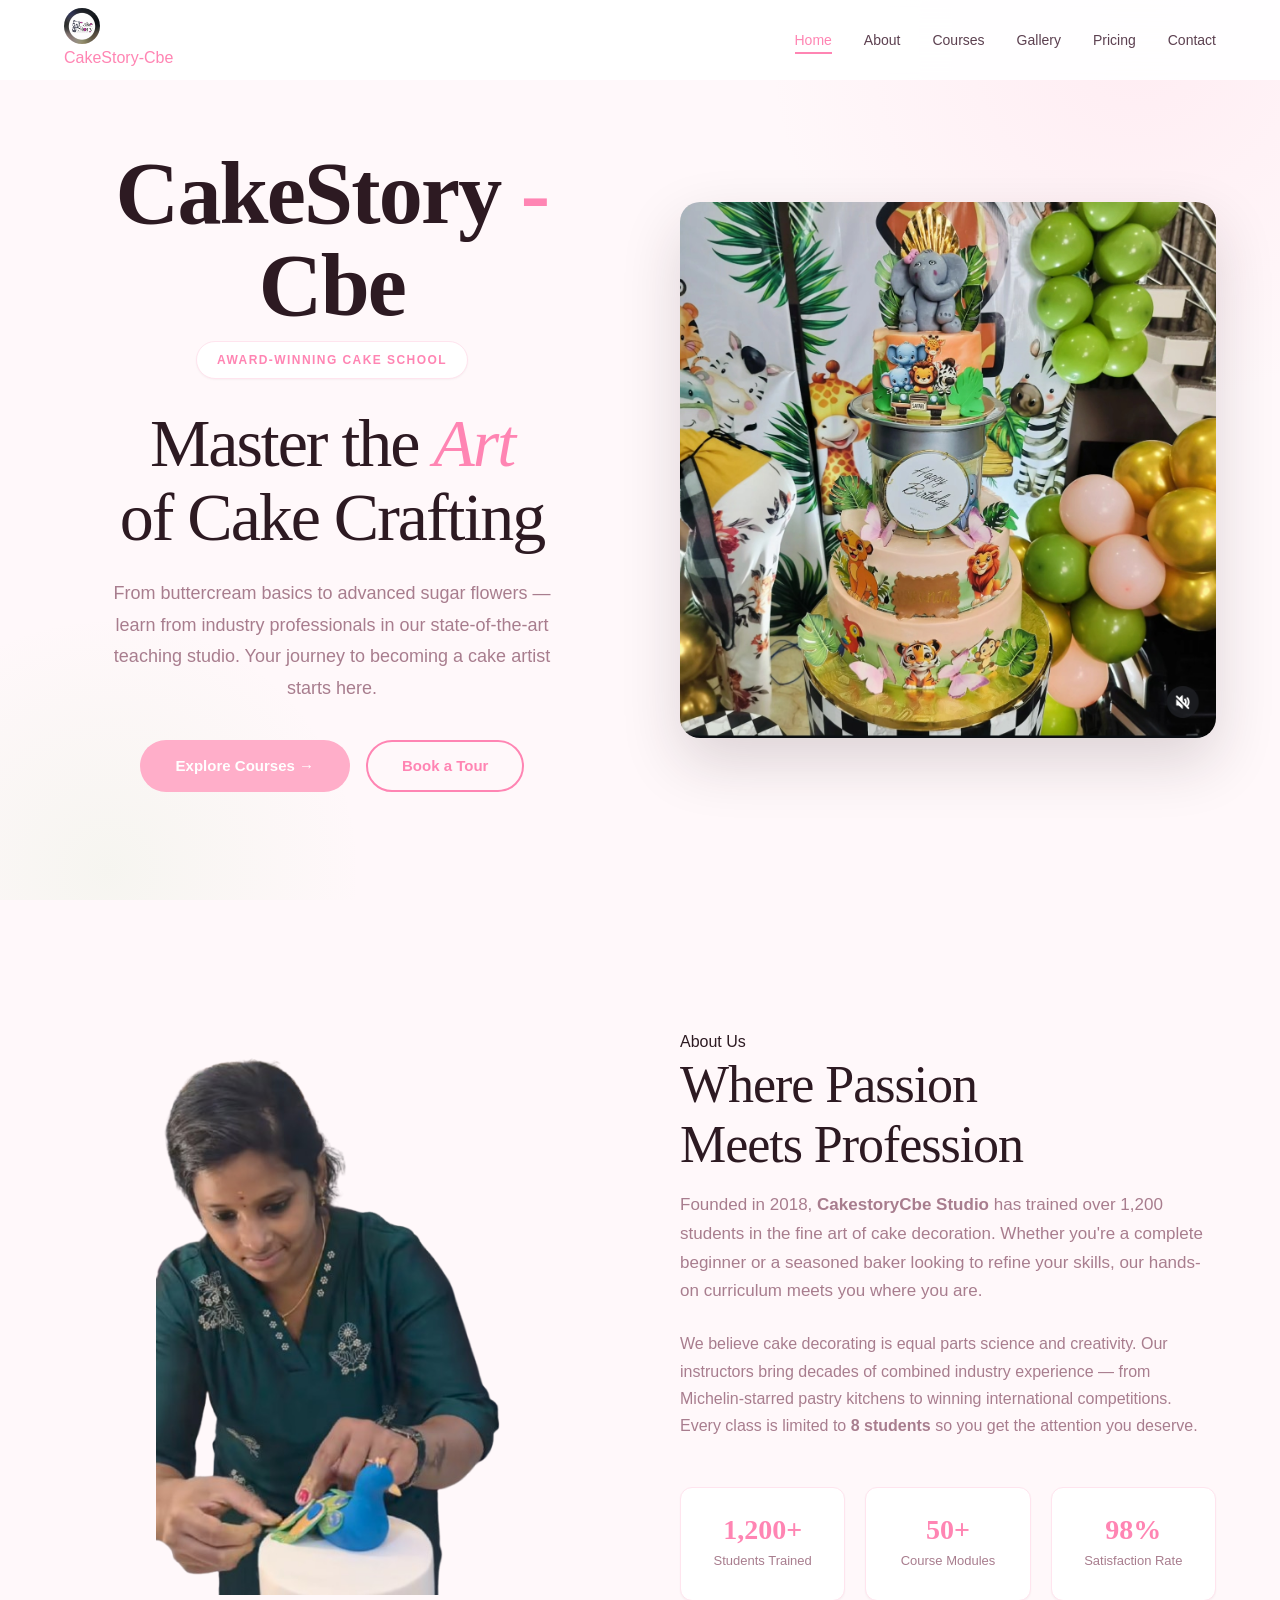
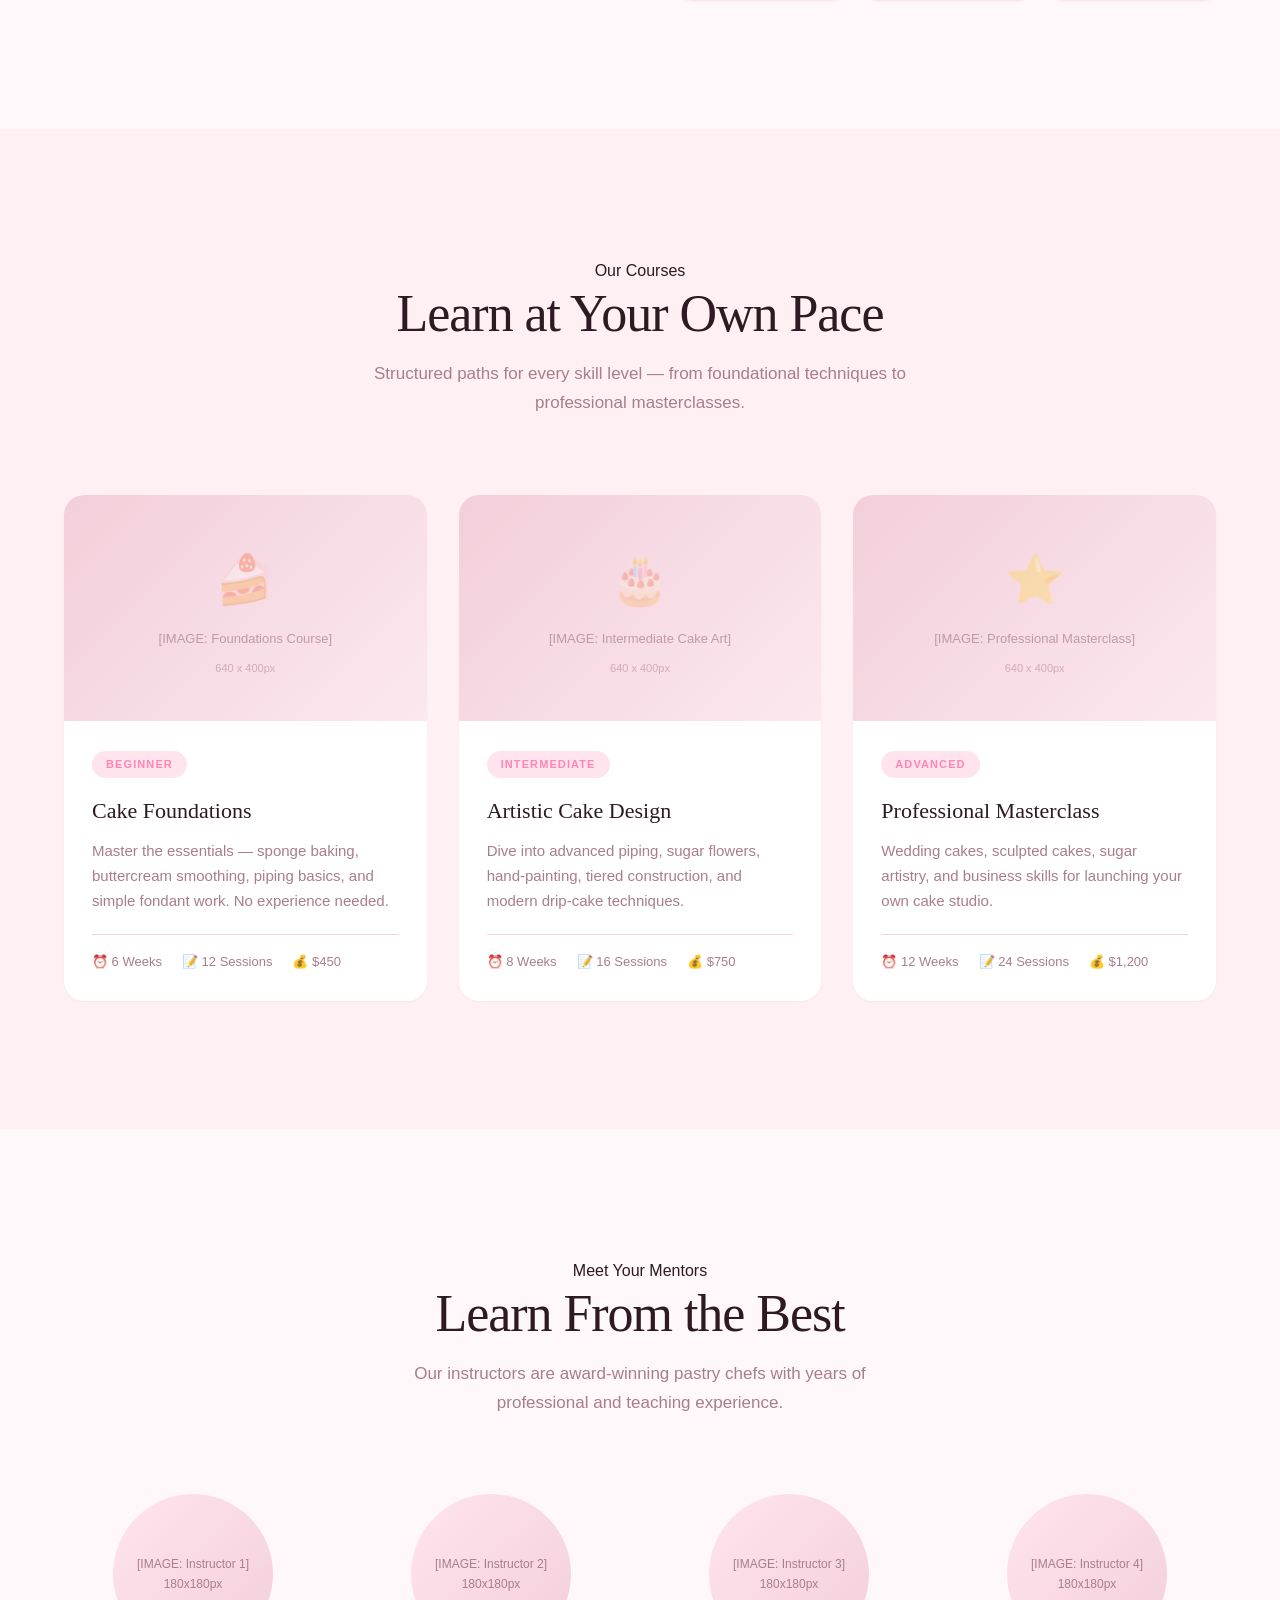
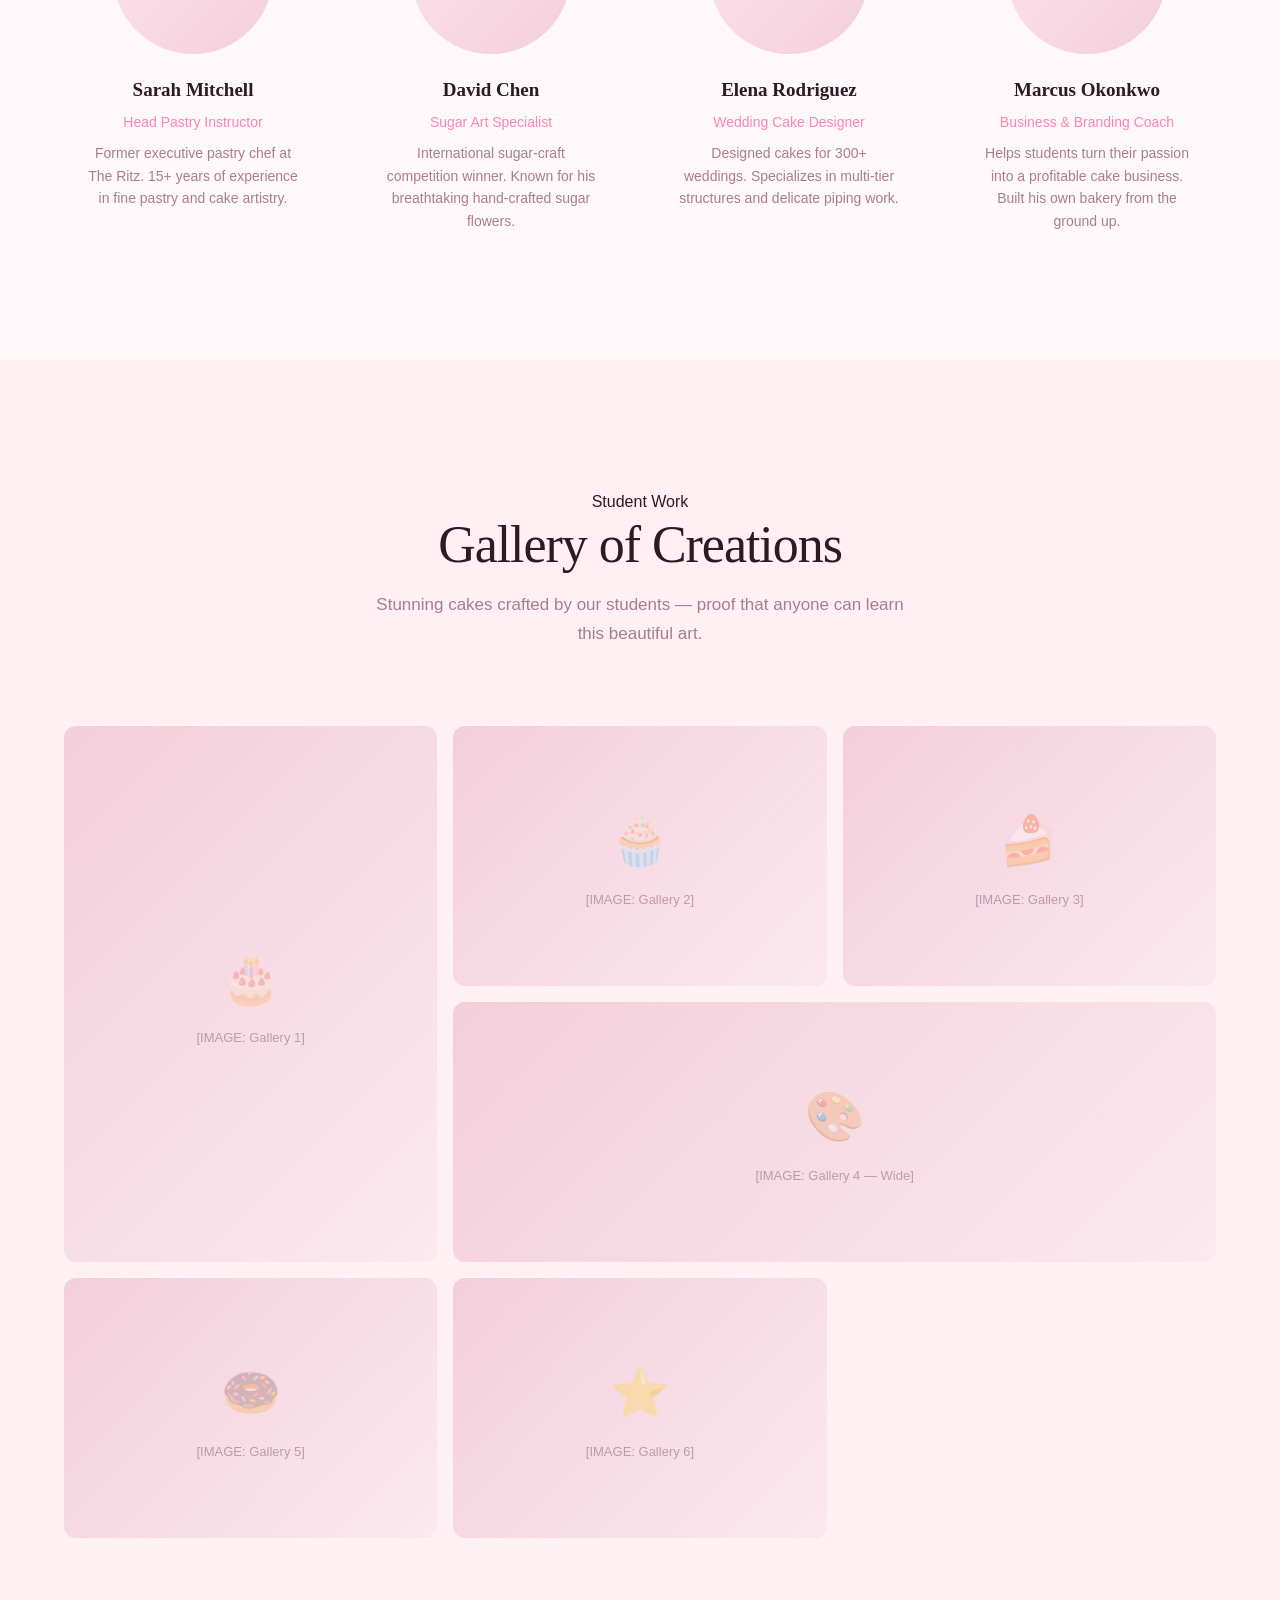
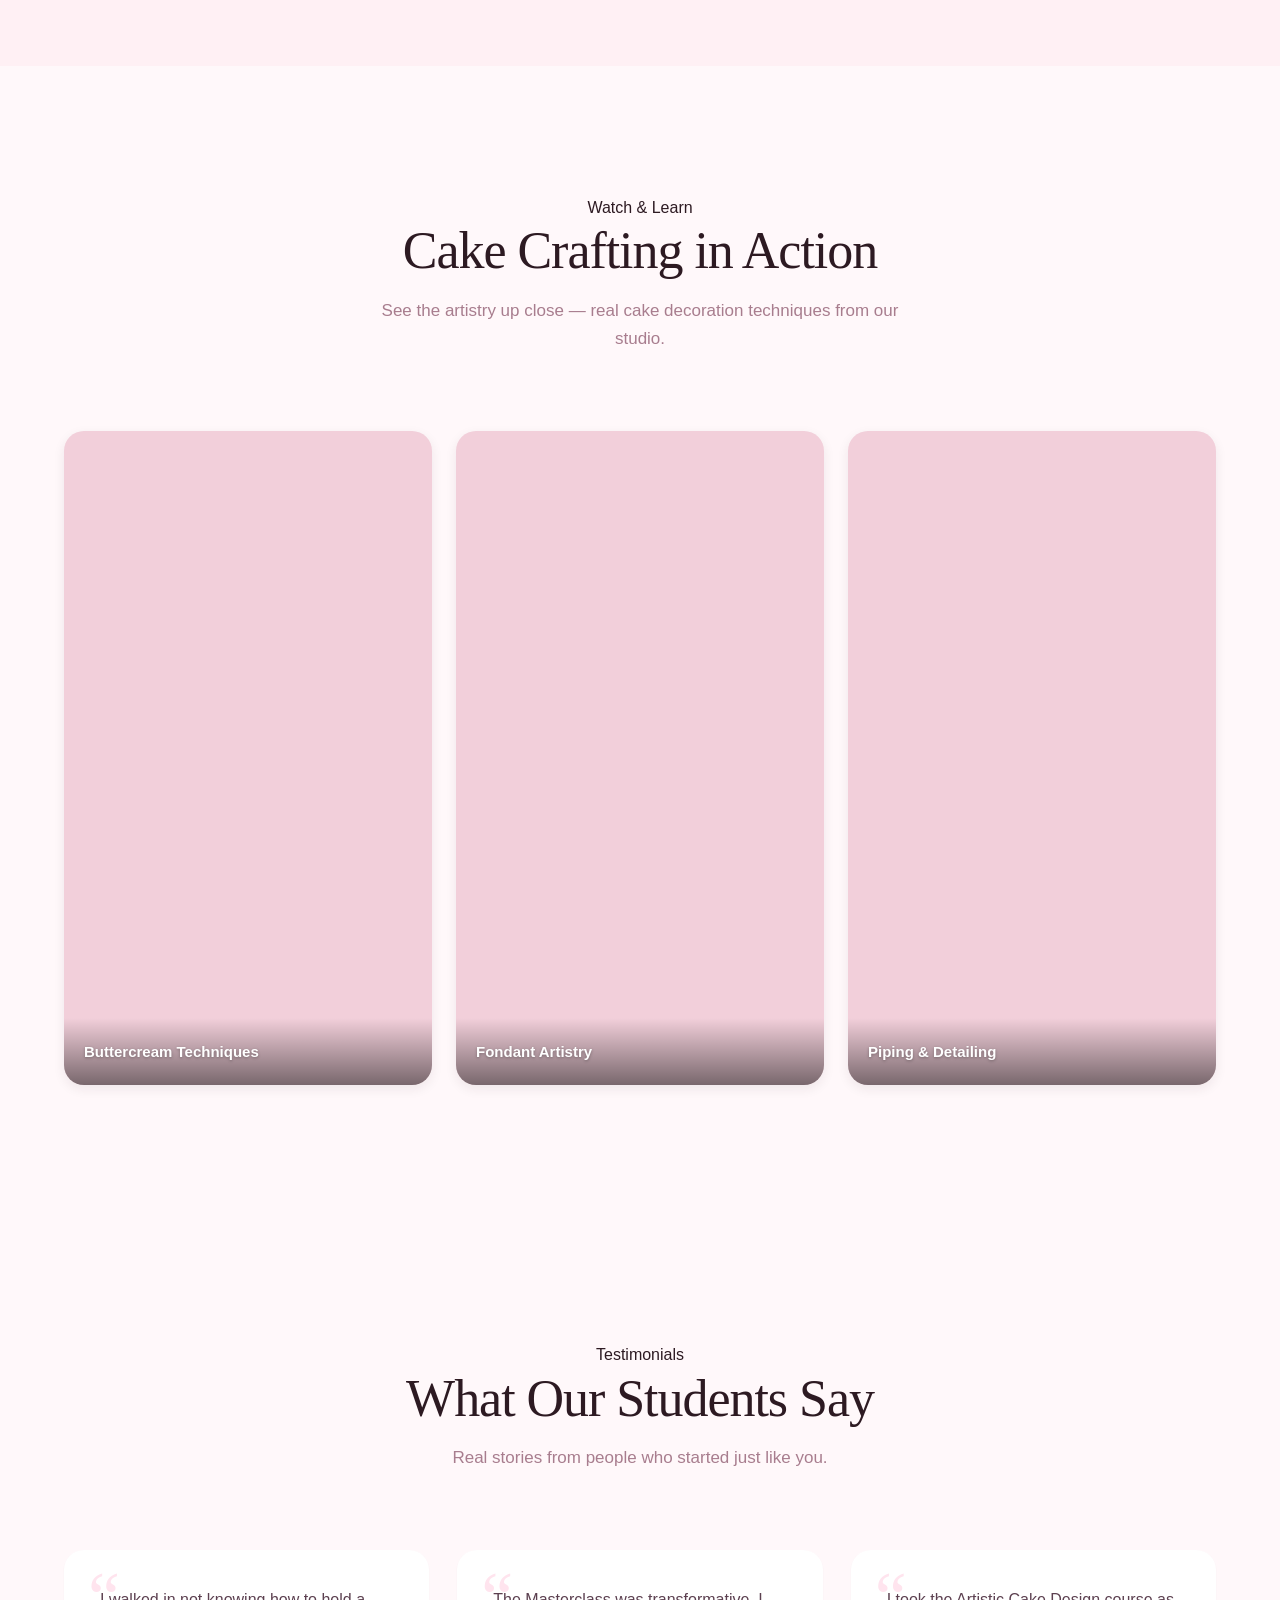
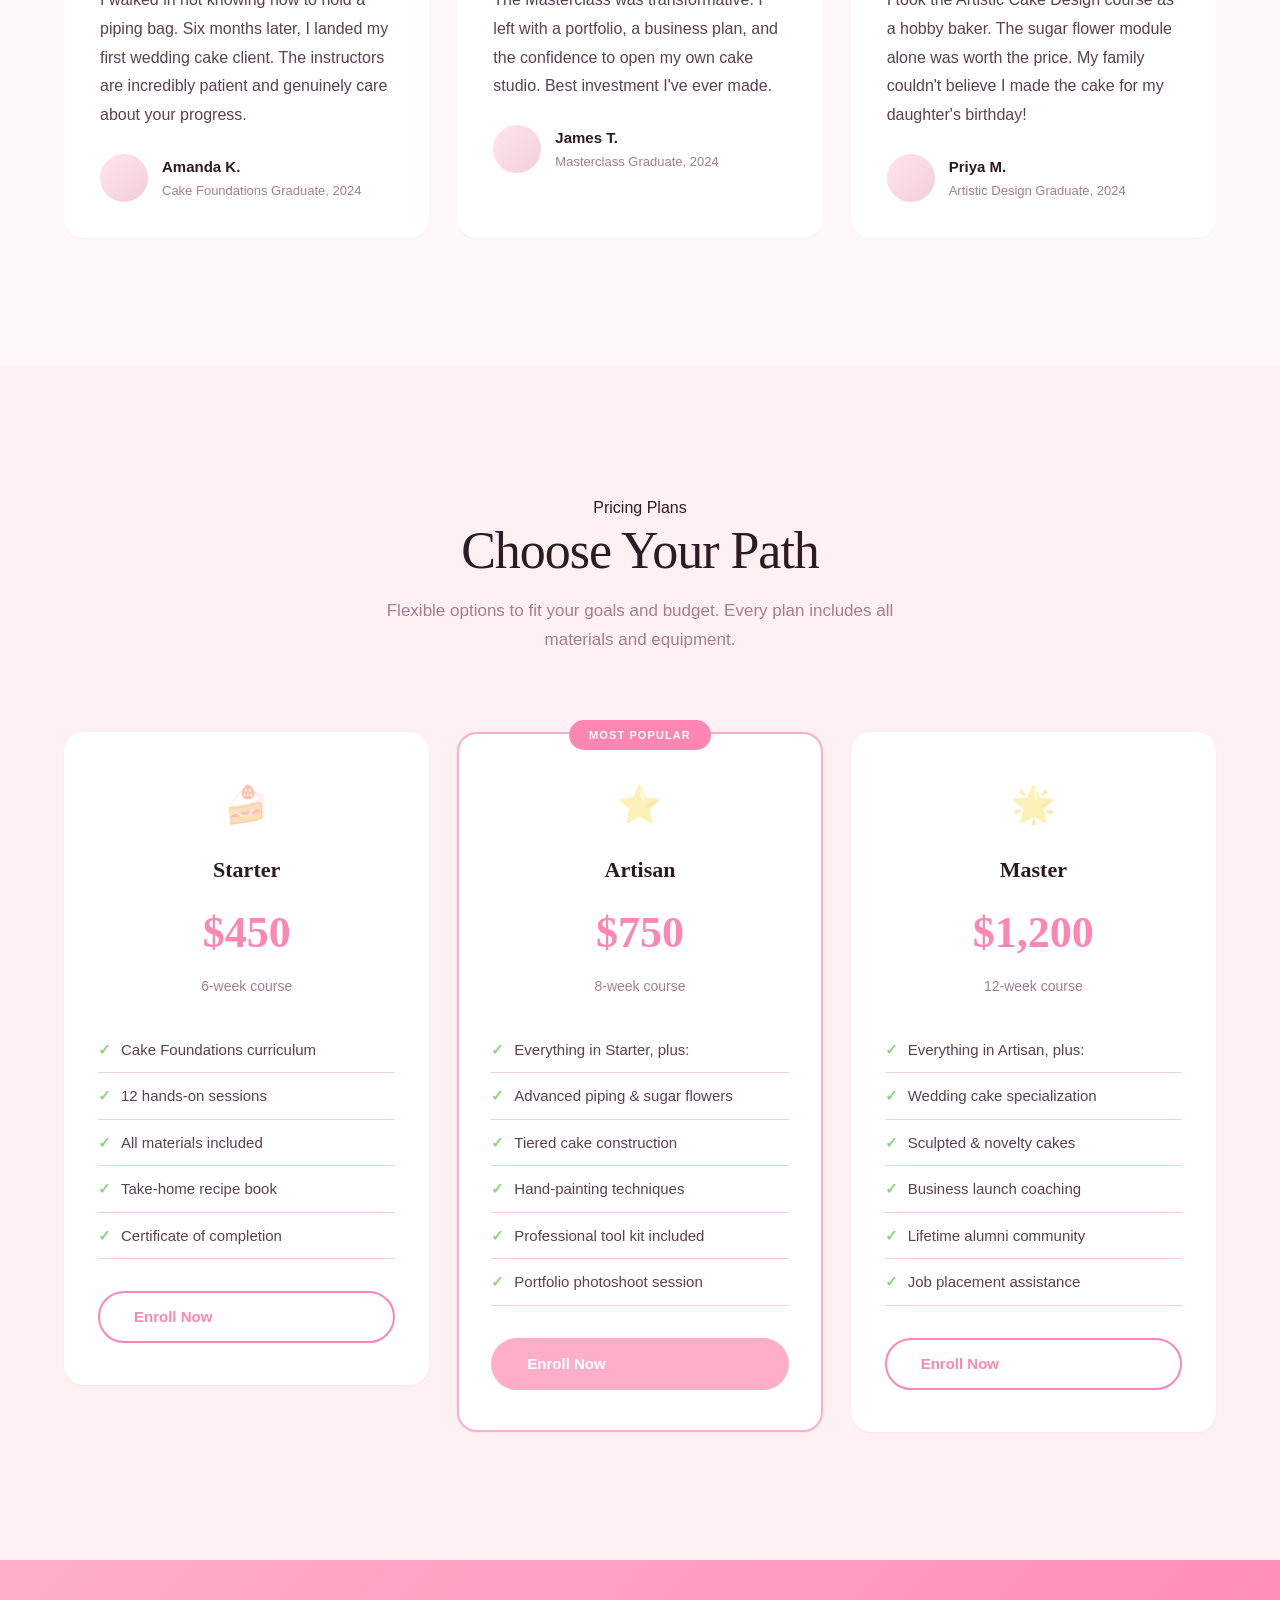
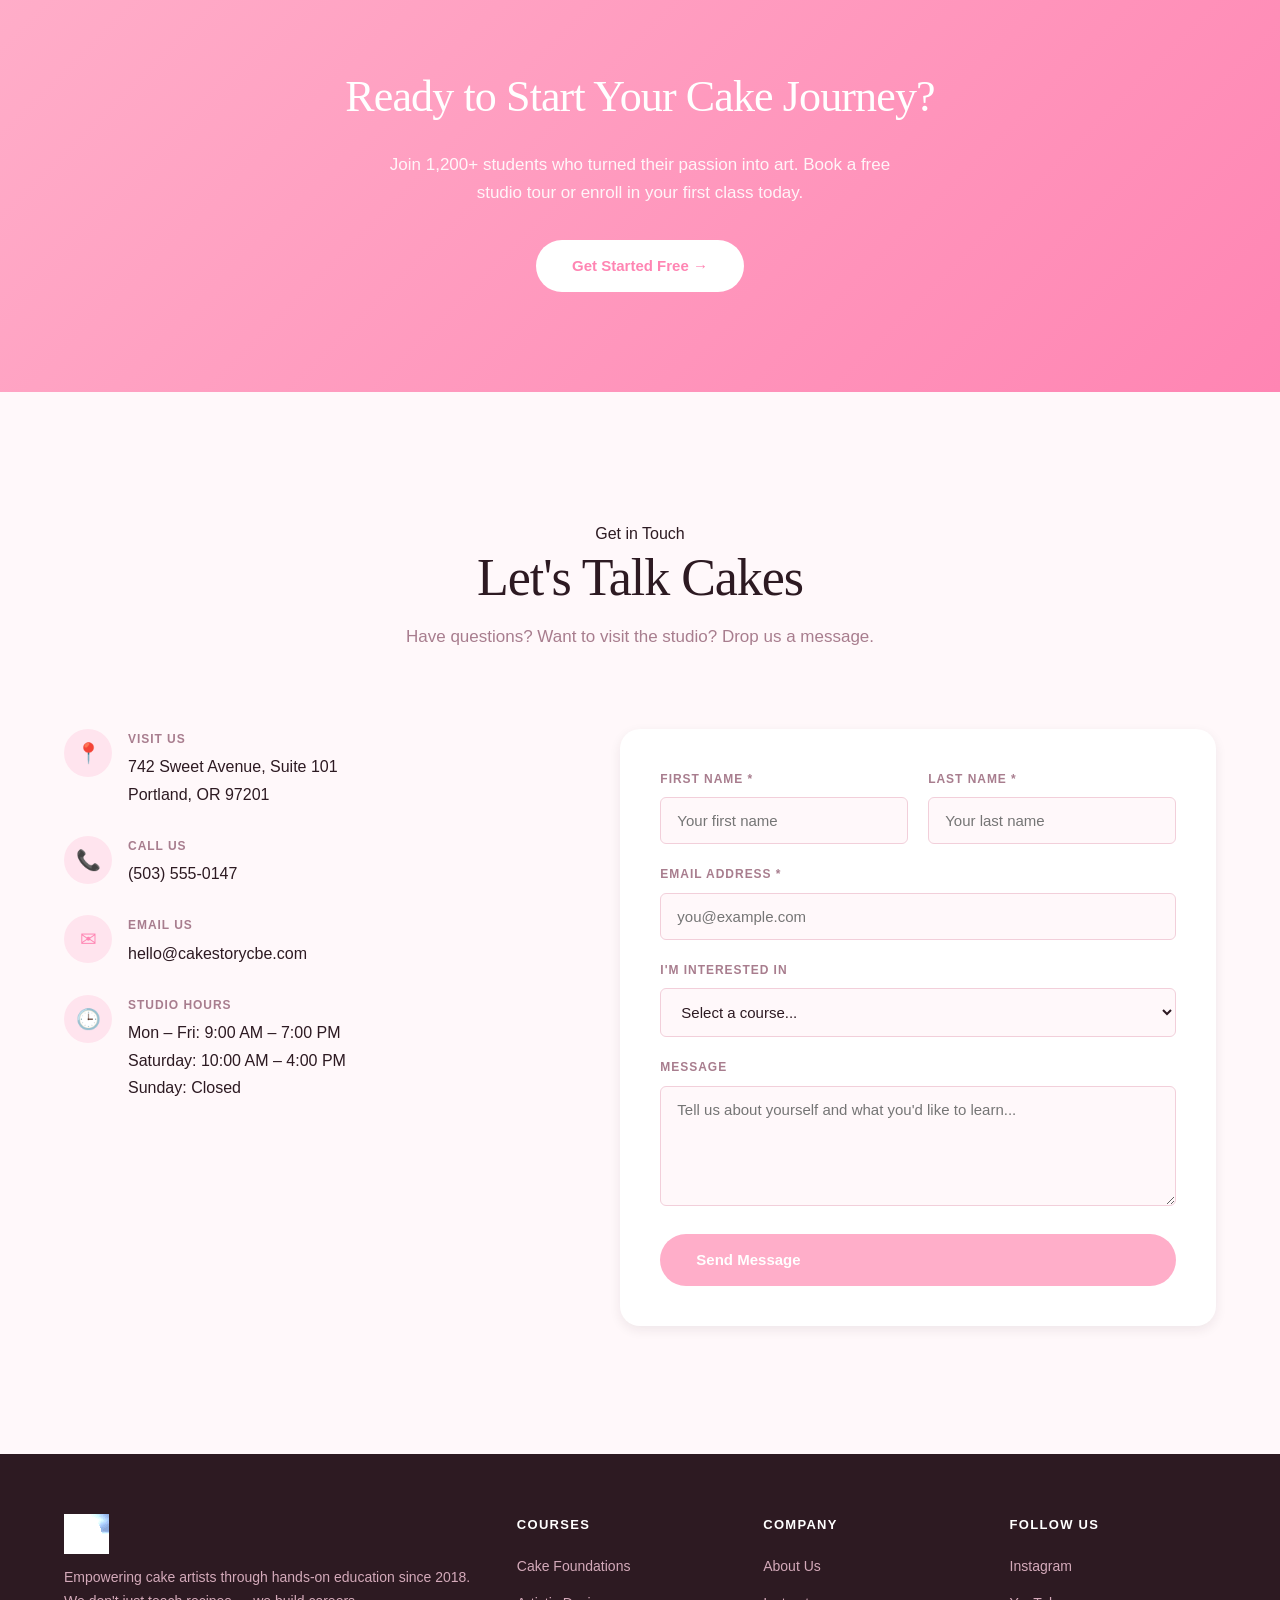
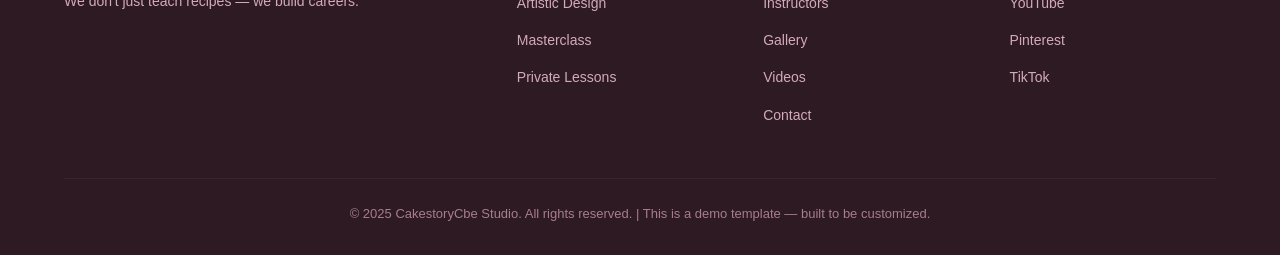
==== commit 659ebc09: "Add real About Us image" ====
--- a/index.html
+++ b/index.html
@@ -11,7 +11,7 @@
   ║  ─────────────────────────────────────────────────────────  ║
   ║  QUICK CUSTOMIZATION GUIDE:                                ║
   ║                                                             ║
-  ║  1. COLORS → css/main.css line ~15 (--color-* variables)  ║
+  ║  1. COLORS → css/theme.css (embedded below + file)        ║
   ║  2. FONTS  → css/main.css line ~32 (--font-* variables)   ║
   ║  3. IMAGES → Search [IMAGE: ...] below & replace with      ║
   ║              your actual images                             ║
@@ -20,7 +20,7 @@
   ╚══════════════════════════════════════════════════════════════╝
   -->
 
-  <link rel="stylesheet" href="css/main.css">
+  <link rel="stylesheet" href="css/theme.css">
   <link rel="preconnect" href="https://fonts.googleapis.com">
   <link rel="preconnect" href="https://fonts.gstatic.com" crossorigin>
   <link rel="stylesheet" href="https://fonts.googleapis.com/css2?family=Playfair+Display:wght@400;700&display=swap">
@@ -115,16 +115,7 @@
     <div class="container">
       <div class="about__grid">
         <div class="about__image">
-          <!--
-            👉 [IMAGE: About Us]
-            Replace with a photo of your teaching studio, team, or a class in session.
-            Recommended size: 800x600px
-          -->
-          <div class="img-placeholder">
-            <div class="img-placeholder__icon">&#127912;</div>
-            <div class="img-placeholder__text">[IMAGE: About Us — Studio / Class Photo]</div>
-            <div class="img-placeholder__size">Suggested: 800 x 600px</div>
-          </div>
+          <img src="images/about.png" alt="CakeStory Cbe studio" class="about__img">
         </div>
         <div class="about__content">
           <span class="section-label">About Us</span>
--- a/css/theme.css
+++ b/css/theme.css
@@ -0,0 +1,573 @@
+/* ============================================================
+   CAKESTORYCBE — Stylesheet
+   v20260620 · Design engineering by Emil, Impeccable & Taste
+   ============================================================ */
+
+:root {
+  --color-primary:        #FFAEC9;
+  --color-primary-dark:   #FF85B3;
+  --color-primary-light:  #FFE4EE;
+  --color-secondary:      #8DD47C;
+  --color-secondary-dark: #6AB85A;
+  --color-white:          #ffffff;
+  --color-off-white:      #fff8fa;
+  --color-cream:          #fff0f4;
+  --color-gray-100:       #fce8ef;
+  --color-gray-200:       #f2cfda;
+  --color-gray-300:       #d4aaba;
+  --color-gray-500:       #a87d8e;
+  --color-gray-700:       #5c4050;
+  --color-gray-900:       #2d1a22;
+  --color-success:        #8DD47C;
+  --color-border:         #f2cfda;
+
+  --font-heading:  'Georgia', 'Times New Roman', serif;
+  --font-body:     'Segoe UI', 'Helvetica Neue', Arial, sans-serif;
+
+  --max-width:      1200px;
+  --nav-height:     80px;
+  --radius-sm:      6px;
+  --radius-md:      12px;
+  --radius-lg:      20px;
+  --radius-full:    9999px;
+
+  --shadow-sm:  0 1px 2px rgba(45,26,34,0.04);
+  --shadow-md:  0 4px 12px rgba(45,26,34,0.08);
+  --shadow-lg:  0 12px 40px rgba(45,26,34,0.12);
+  --shadow-xl:  0 24px 60px rgba(45,26,34,0.16);
+
+  --ease-out:    cubic-bezier(0.23, 1, 0.32, 1);
+  --ease-in-out: cubic-bezier(0.77, 0, 0.175, 1);
+  --ease-drawer: cubic-bezier(0.32, 0.72, 0, 1);
+}
+
+*,*::before,*::after { box-sizing:border-box; margin:0; padding:0; }
+
+html {
+  scroll-behavior: smooth;
+  scroll-padding-top: var(--nav-height);
+}
+
+body {
+  font-family: var(--font-body);
+  font-size: 16px;
+  line-height: 1.7;
+  color: var(--color-gray-900);
+  background-color: var(--color-off-white);
+  -webkit-font-smoothing: antialiased;
+  -moz-osx-font-smoothing: grayscale;
+}
+
+img { max-width:100%; display:block; }
+
+a {
+  color: var(--color-primary-dark);
+  text-decoration: none;
+  transition: color 160ms var(--ease-out);
+}
+a:hover { color: var(--color-primary); }
+
+/* ---- Scroll Reveal ---- */
+.reveal {
+  opacity: 0;
+  transform: translateY(24px);
+  transition: opacity 0.7s var(--ease-out), transform 0.7s var(--ease-out);
+}
+.reveal.revealed {
+  opacity: 1;
+  transform: translateY(0);
+}
+.reveal-stagger > * {
+  opacity: 0;
+  transform: translateY(20px);
+  transition: opacity 0.5s var(--ease-out), transform 0.5s var(--ease-out);
+}
+.reveal-stagger.revealed > * {
+  opacity: 1;
+  transform: translateY(0);
+}
+.reveal-stagger.revealed > *:nth-child(1) { transition-delay: 0ms; }
+.reveal-stagger.revealed > *:nth-child(2) { transition-delay: 60ms; }
+.reveal-stagger.revealed > *:nth-child(3) { transition-delay: 120ms; }
+.reveal-stagger.revealed > *:nth-child(4) { transition-delay: 180ms; }
+.reveal-stagger.revealed > *:nth-child(5) { transition-delay: 240ms; }
+.reveal-stagger.revealed > *:nth-child(6) { transition-delay: 300ms; }
+
+@media (prefers-reduced-motion: reduce) {
+  .reveal, .reveal-stagger > * {
+    opacity: 1;
+    transform: none;
+    transition: none;
+  }
+}
+
+/* ---- Container ---- */
+.container { width:100%; max-width:var(--max-width); margin:0 auto; padding:0 24px; }
+
+/* ---- Sections ---- */
+.section {
+  padding: clamp(80px, 10vw, 140px) 0;
+}
+.section-header {
+  text-align: center;
+  margin-bottom: clamp(48px, 6vw, 80px);
+}
+.section-title {
+  font-family: var(--font-heading);
+  font-size: clamp(28px, 4.5vw, 52px);
+  font-weight: 400;
+  color: var(--color-gray-900);
+  line-height: 1.15;
+  margin-bottom: 16px;
+  text-wrap: balance;
+  letter-spacing: -0.02em;
+}
+.section-subtitle {
+  font-size: 17px;
+  color: var(--color-gray-500);
+  max-width: 540px;
+  margin: 0 auto;
+  line-height: 1.7;
+}
+.bg-cream { background-color: var(--color-cream); }
+
+/* ---- Buttons ---- */
+.btn {
+  display: inline-flex;
+  align-items: center;
+  gap: 8px;
+  padding: 15px 34px;
+  font-family: var(--font-body);
+  font-size: 15px;
+  font-weight: 600;
+  border: 2px solid transparent;
+  border-radius: var(--radius-full);
+  cursor: pointer;
+  transition: transform 160ms var(--ease-out), box-shadow 200ms var(--ease-out), background-color 200ms var(--ease-out), color 200ms var(--ease-out);
+  text-align: center;
+  line-height: 1.2;
+}
+.btn:active { transform: scale(0.97); }
+
+@media (hover: hover) and (pointer: fine) {
+  .btn-primary:hover {
+    background-color: var(--color-primary-dark);
+    color: var(--color-white);
+    transform: translateY(-2px);
+    box-shadow: var(--shadow-md);
+  }
+  .btn-outline:hover {
+    background-color: var(--color-primary);
+    color: var(--color-white);
+  }
+  .btn-white:hover {
+    background-color: var(--color-primary-light);
+    color: var(--color-primary-dark);
+  }
+}
+
+.btn-primary { background-color:var(--color-primary); color:var(--color-white); }
+.btn-outline { background-color:transparent; color:var(--color-primary-dark); border-color:var(--color-primary-dark); }
+.btn-white   { background-color:var(--color-white); color:var(--color-primary-dark); }
+
+/* ---- Nav ---- */
+.nav {
+  position: fixed;
+  top: 0; left: 0; right: 0;
+  z-index: 1000;
+  height: var(--nav-height);
+  background-color: rgba(255,255,255,0.92);
+  backdrop-filter: blur(16px);
+  -webkit-backdrop-filter: blur(16px);
+  border-bottom: 1px solid transparent;
+  transition: border-color 300ms var(--ease-out), box-shadow 300ms var(--ease-out);
+}
+.nav--scrolled { border-bottom-color: var(--color-border); box-shadow: var(--shadow-sm); }
+.nav__inner {
+  display: flex; align-items: center; justify-content: space-between;
+  height: 100%; max-width: var(--max-width); margin: 0 auto; padding: 0 24px;
+}
+.nav__logo { font-family:var(--font-heading); font-size:22px; font-weight:700; color:var(--color-gray-900); letter-spacing:-0.03em; }
+.nav__logo span { color:var(--color-primary); }
+.nav__logo-img { height:36px; width:36px; border-radius:50%; object-fit:cover; display:block; }
+.nav__links { display:flex; list-style:none; gap:32px; align-items:center; }
+.nav__links a {
+  font-size:14px; font-weight:500; color:var(--color-gray-700);
+  transition: color 160ms var(--ease-out);
+  padding: 4px 0; position: relative;
+}
+.nav__links a::after {
+  content: '';
+  position: absolute; bottom: -2px; left: 0; right: 0;
+  height: 2px; background: var(--color-primary-dark);
+  transform: scaleX(0);
+  transform-origin: center;
+  transition: transform 250ms var(--ease-out);
+}
+.nav__links a:hover::after,
+.nav__links a.active::after { transform: scaleX(1); }
+.nav__links a:hover, .nav__links a.active { color:var(--color-primary-dark); }
+
+.nav__toggle { display:none; flex-direction:column; gap:5px; background:none; border:none; cursor:pointer; padding:4px; }
+.nav__toggle span { display:block; width:26px; height:2px; background:var(--color-gray-900); border-radius:2px; transition:all 200ms var(--ease-out); }
+.nav__toggle--open span:nth-child(1) { transform:rotate(45deg) translate(5px,5px); }
+.nav__toggle--open span:nth-child(2) { opacity:0; }
+.nav__toggle--open span:nth-child(3) { transform:rotate(-45deg) translate(5px,-5px); }
+
+/* ---- Hero ---- */
+.hero {
+  min-height: 100vh;
+  display: flex; align-items: center;
+  padding: calc(var(--nav-height) + 40px) 0 80px;
+  background: var(--color-off-white);
+  position: relative;
+  overflow: hidden;
+}
+.hero::before {
+  content: '';
+  position: absolute; top: -40%; right: -20%;
+  width: 800px; height: 800px; border-radius: 50%;
+  background: radial-gradient(circle, rgba(255,174,201,0.15) 0%, transparent 65%);
+  pointer-events: none;
+}
+.hero::after {
+  content: '';
+  position: absolute; bottom: -30%; left: -15%;
+  width: 600px; height: 600px; border-radius: 50%;
+  background: radial-gradient(circle, rgba(141,212,124,0.08) 0%, transparent 60%);
+  pointer-events: none;
+}
+.hero__grid { display:grid; grid-template-columns:1fr 1fr; gap:80px; align-items:center; }
+.hero__content { position:relative; z-index:1; text-align:center; }
+.hero__brand {
+  font-family: var(--font-heading);
+  font-size: clamp(42px, 7vw, 88px);
+  font-weight: 700;
+  letter-spacing: -0.02em;
+  text-align: center;
+  color: var(--color-gray-900);
+  margin-bottom: 8px;
+  line-height: 1.05;
+}
+
+.hero__brand span {
+  color: var(--color-primary-dark);
+}
+
+.hero__badge {
+  display: inline-block;
+  background: var(--color-white);
+  color: var(--color-primary-dark);
+  font-size: 12px; font-weight: 600;
+  letter-spacing: 0.12em; text-transform: uppercase;
+  padding: 8px 20px;
+  border-radius: var(--radius-full);
+  margin-bottom: 28px;
+  box-shadow: var(--shadow-sm);
+  border: 1px solid var(--color-primary-light);
+}
+.hero__title {
+  font-family: var(--font-heading);
+  font-size: clamp(38px, 5.5vw, 68px);
+  font-weight: 400;
+  line-height: 1.08;
+  color: var(--color-gray-900);
+  margin-bottom: 24px;
+  letter-spacing: -0.03em;
+  text-wrap: balance;
+}
+.hero__title em { font-style:italic; color:var(--color-primary-dark); }
+.hero__description {
+  font-size: 18px;
+  color: var(--color-gray-500);
+  margin-bottom: 36px;
+  max-width: 460px;
+  line-height: 1.75;
+  margin-left: auto;
+  margin-right: auto;
+}
+.hero__actions { display:flex; gap:16px; flex-wrap:wrap; justify-content:center; }
+.hero__image { position:relative; z-index:1; }
+
+/* ---- Image Placeholder ---- */
+.img-placeholder {
+  width:100%; background:linear-gradient(135deg,var(--color-gray-200),var(--color-gray-100));
+  border-radius:var(--radius-lg); display:flex; align-items:center; justify-content:center;
+  flex-direction:column; gap:8px; position:relative; overflow:hidden; min-height:200px;
+}
+.img-placeholder__icon { font-size:48px; opacity:0.3; }
+.img-placeholder__text { font-size:13px; font-weight:500; color:var(--color-gray-500); text-align:center; padding:0 16px; opacity:0.7; }
+.img-placeholder__size  { font-size:11px; color:var(--color-gray-300); }
+
+.hero .hero__img { width:100%; height:auto; border-radius:var(--radius-lg); box-shadow:var(--shadow-xl); object-fit:cover; }
+
+/* ---- About ---- */
+.about__image .about__img {
+  width: 100%;
+  height: auto;
+  max-height: 560px;
+  object-fit: contain;
+  border-radius: var(--radius-lg);
+  margin: 0 auto;
+  display: block;
+}
+
+.about__grid { display:grid; grid-template-columns:1fr 1fr; gap:80px; align-items:center; }
+.about__image .img-placeholder { aspect-ratio:4/3; box-shadow:var(--shadow-lg); }
+.about__stats { display:grid; grid-template-columns:repeat(3,1fr); gap:20px; margin-top:48px; }
+.stat {
+  text-align:center; padding:28px 16px;
+  background:var(--color-white); border-radius:var(--radius-md);
+  box-shadow:var(--shadow-sm);
+  border: 1px solid var(--color-primary-light);
+  transition: transform 250ms var(--ease-out), box-shadow 250ms var(--ease-out);
+}
+@media (hover: hover) and (pointer: fine) {
+  .stat:hover { transform:translateY(-4px); box-shadow:var(--shadow-md); }
+}
+.stat:active { transform:scale(0.97); }
+.stat__number { font-family:var(--font-heading); font-size:28px; font-weight:700; color:var(--color-primary-dark); line-height:1; margin-bottom:6px; }
+.stat__label  { font-size:13px; color:var(--color-gray-500); }
+
+/* ---- Courses ---- */
+.courses__grid { display:grid; grid-template-columns:repeat(auto-fit,minmax(340px,1fr)); gap:32px; }
+.course-card {
+  background:var(--color-white); border-radius:var(--radius-lg); overflow:hidden;
+  box-shadow:var(--shadow-sm);
+  transition: transform 350ms var(--ease-out), box-shadow 350ms var(--ease-out);
+}
+@media (hover: hover) and (pointer: fine) {
+  .course-card:hover { transform:translateY(-8px); box-shadow:var(--shadow-lg); }
+}
+.course-card:active { transform:scale(0.97); }
+.course-card__image .img-placeholder { aspect-ratio:16/10; border-radius:0; }
+.course-card__body { padding:28px; }
+.course-card__level {
+  display:inline-block; font-size:11px; font-weight:700; letter-spacing:0.1em;
+  text-transform:uppercase; color:var(--color-primary-dark);
+  background:var(--color-primary-light); padding:4px 14px;
+  border-radius:var(--radius-full); margin-bottom:14px;
+}
+.course-card__title { font-family:var(--font-heading); font-size:22px; font-weight:400; margin-bottom:10px; color:var(--color-gray-900); }
+.course-card__desc  { font-size:15px; color:var(--color-gray-500); margin-bottom:20px; line-height:1.65; }
+.course-card__meta { display:flex; gap:20px; font-size:13px; color:var(--color-gray-500); padding-top:16px; border-top:1px solid var(--color-border); }
+.course-card__meta span { display:flex; align-items:center; gap:6px; }
+
+/* ---- Instructors ---- */
+.instructors__grid { display:grid; grid-template-columns:repeat(auto-fit,minmax(240px,1fr)); gap:40px; }
+.instructor-card { text-align:center; }
+.instructor-card__image {
+  width:160px; height:160px; border-radius:50%; margin:0 auto 20px;
+  background:linear-gradient(135deg,var(--color-primary-light),var(--color-gray-200));
+  display:flex; align-items:center; justify-content:center;
+  font-size:12px; color:var(--color-gray-500);
+  transition: transform 300ms var(--ease-out);
+}
+@media (hover: hover) and (pointer: fine) {
+  .instructor-card__image:hover { transform:scale(1.05); }
+}
+.instructor-card__name { font-family:var(--font-heading); font-size:19px; margin-bottom:4px; }
+.instructor-card__role { font-size:14px; color:var(--color-primary-dark); margin-bottom:8px; }
+.instructor-card__bio  { font-size:14px; color:var(--color-gray-500); line-height:1.6; max-width:220px; margin:0 auto; }
+
+/* ---- Gallery ---- */
+.gallery__grid { display:grid; grid-template-columns:repeat(3,1fr); grid-auto-rows:260px; gap:16px; }
+.gallery__item { border-radius:var(--radius-md); overflow:hidden; position:relative; }
+.gallery__item:nth-child(1) { grid-row:span 2; }
+.gallery__item:nth-child(4) { grid-column:span 2; }
+.gallery__item .img-placeholder { width:100%; height:100%; border-radius:0; min-height:0; }
+
+/* ---- Video Showcase ---- */
+.video__grid { display:grid; grid-template-columns:repeat(auto-fit,minmax(280px,1fr)); gap:24px; }
+.video-card {
+  position:relative; border-radius:var(--radius-lg); overflow:hidden;
+  box-shadow:var(--shadow-md); background:var(--color-gray-200);
+  aspect-ratio:9/16; cursor:pointer;
+  transition: transform 350ms var(--ease-out), box-shadow 350ms var(--ease-out);
+}
+@media (hover: hover) and (pointer: fine) {
+  .video-card:hover { transform:scale(1.02); box-shadow:var(--shadow-xl); }
+}
+.video-card video { width:100%; height:100%; object-fit:cover; display:block; }
+.video-card__overlay {
+  position:absolute; bottom:0; left:0; right:0; padding:20px;
+  background:linear-gradient(transparent,rgba(0,0,0,0.5));
+  pointer-events:none;
+}
+.video-card__label { font-size:15px; font-weight:600; color:#fff; text-shadow:0 1px 3px rgba(0,0,0,0.3); }
+
+/* ---- Testimonials ---- */
+.testimonials__grid { display:grid; grid-template-columns:repeat(auto-fit,minmax(320px,1fr)); gap:28px; }
+.testimonial-card {
+  background:var(--color-white); border-radius:var(--radius-lg);
+  padding:36px; box-shadow:var(--shadow-sm); position:relative;
+  transition: transform 300ms var(--ease-out), box-shadow 300ms var(--ease-out);
+}
+@media (hover: hover) and (pointer: fine) {
+  .testimonial-card:hover { transform:translateY(-4px); box-shadow:var(--shadow-md); }
+}
+.testimonial-card::before {
+  content:'\201C'; font-family:var(--font-heading); font-size:72px;
+  color:var(--color-primary-light); position:absolute; top:12px; left:24px;
+  line-height:1; pointer-events:none;
+}
+.testimonial-card__text    { font-size:16px; color:var(--color-gray-700); line-height:1.8; margin-bottom:24px; position:relative; z-index:1; }
+.testimonial-card__author  { display:flex; align-items:center; gap:14px; }
+.testimonial-card__avatar  { width:48px; height:48px; border-radius:50%; background:linear-gradient(135deg,var(--color-primary-light),var(--color-gray-200)); flex-shrink:0; }
+.testimonial-card__name    { font-weight:600; font-size:15px; color:var(--color-gray-900); }
+.testimonial-card__role    { font-size:13px; color:var(--color-gray-500); }
+
+/* ---- Pricing ---- */
+.pricing__grid { display:grid; grid-template-columns:repeat(auto-fit,minmax(300px,1fr)); gap:28px; align-items:start; }
+.pricing-card {
+  background:var(--color-white); border-radius:var(--radius-lg); padding:40px 32px;
+  text-align:center; box-shadow:var(--shadow-sm);
+  border:2px solid transparent; position:relative;
+  transition: transform 300ms var(--ease-out), box-shadow 300ms var(--ease-out);
+}
+@media (hover: hover) and (pointer: fine) {
+  .pricing-card:hover { transform:translateY(-6px); box-shadow:var(--shadow-lg); }
+}
+.pricing-card:active { transform:scale(0.97); }
+.pricing-card--featured { border-color:var(--color-primary); transform:scale(1.03); }
+@media (hover: hover) and (pointer: fine) {
+  .pricing-card--featured:hover { transform:scale(1.03) translateY(-6px); }
+}
+.pricing-card__badge {
+  position:absolute; top:-14px; left:50%; transform:translateX(-50%);
+  background:var(--color-primary-dark); color:var(--color-white);
+  font-size:11px; font-weight:700; letter-spacing:0.1em; text-transform:uppercase;
+  padding:6px 20px; border-radius:var(--radius-full);
+}
+.pricing-card__icon  { font-size:36px; margin-bottom:16px; opacity:0.35; }
+.pricing-card__title { font-family:var(--font-heading); font-size:22px; margin-bottom:8px; }
+.pricing-card__price  { font-family:var(--font-heading); font-size:44px; font-weight:700; color:var(--color-primary-dark); margin-bottom:4px; }
+.pricing-card__period { font-size:14px; color:var(--color-gray-500); margin-bottom:28px; }
+.pricing-card__features { list-style:none; text-align:left; margin-bottom:32px; }
+.pricing-card__features li {
+  padding:10px 0; font-size:15px; color:var(--color-gray-700);
+  border-bottom:1px solid var(--color-border);
+  display:flex; align-items:center; gap:10px;
+}
+.pricing-card__features li::before { content:'\2713'; color:var(--color-success); font-weight:700; flex-shrink:0; }
+
+/* ---- CTA Banner ---- */
+.cta-banner {
+  background: linear-gradient(135deg, var(--color-primary) 0%, var(--color-primary-dark) 100%);
+  color: var(--color-white);
+  text-align: center;
+  padding: clamp(64px, 8vw, 100px) 0;
+}
+.cta-banner__title {
+  font-family: var(--font-heading);
+  font-size: clamp(28px, 4vw, 44px);
+  font-weight: 400;
+  margin-bottom: 16px;
+  text-wrap: balance;
+  letter-spacing: -0.02em;
+}
+.cta-banner__text { font-size:17px; opacity:0.9; max-width:520px; margin:0 auto 32px; line-height:1.7; }
+
+/* ---- Contact ---- */
+.contact__grid { display:grid; grid-template-columns:1fr 1.2fr; gap:60px; align-items:start; }
+.contact__info-item { display:flex; gap:16px; margin-bottom:28px; }
+.contact__info-icon {
+  width:48px; height:48px; background:var(--color-primary-light); border-radius:50%;
+  display:flex; align-items:center; justify-content:center; font-size:20px; flex-shrink:0;
+  color:var(--color-primary-dark);
+}
+.contact__info-label { font-size:12px; font-weight:700; text-transform:uppercase; letter-spacing:0.08em; color:var(--color-gray-500); margin-bottom:4px; }
+.contact__info-value { font-size:16px; color:var(--color-gray-900); }
+.contact__form { background:var(--color-white); padding:40px; border-radius:var(--radius-lg); box-shadow:var(--shadow-md); }
+.form-group { margin-bottom:20px; }
+.form-group label { display:block; font-size:12px; font-weight:700; text-transform:uppercase; letter-spacing:0.08em; color:var(--color-gray-500); margin-bottom:8px; }
+.form-group input,
+.form-group select,
+.form-group textarea {
+  width:100%; padding:14px 16px; font-family:var(--font-body); font-size:15px;
+  border:1px solid var(--color-border); border-radius:var(--radius-sm);
+  background:var(--color-off-white); color:var(--color-gray-900);
+  transition: border-color 160ms var(--ease-out), box-shadow 160ms var(--ease-out);
+  outline:none;
+}
+.form-group input:focus,
+.form-group select:focus,
+.form-group textarea:focus { border-color:var(--color-primary-dark); box-shadow:0 0 0 3px rgba(255,174,201,0.2); }
+.form-group textarea { resize:vertical; min-height:120px; }
+.form-row { display:grid; grid-template-columns:1fr 1fr; gap:20px; }
+
+/* ---- Footer ---- */
+.footer { background:var(--color-gray-900); color:var(--color-gray-300); padding:60px 0 30px; }
+.footer__grid { display:grid; grid-template-columns:2fr 1fr 1fr 1fr; gap:40px; margin-bottom:40px; }
+.footer__brand-name { font-family:var(--font-heading); font-size:22px; font-weight:700; color:var(--color-white); margin-bottom:12px; }
+.footer__brand-name span { color:var(--color-primary); }
+.footer__logo-img { height:40px; width:auto; display:block; filter:brightness(10); }
+.footer__brand-desc { font-size:14px; line-height:1.7; margin-bottom:16px; }
+.footer__title { font-size:13px; font-weight:700; text-transform:uppercase; letter-spacing:0.1em; color:var(--color-white); margin-bottom:16px; }
+.footer__links { list-style:none; }
+.footer__links li { margin-bottom:10px; }
+.footer__links a { font-size:14px; color:var(--color-gray-300); transition:color 160ms var(--ease-out); }
+.footer__links a:hover { color:var(--color-primary); }
+.footer__bottom { border-top:1px solid rgba(255,255,255,0.06); padding-top:24px; text-align:center; font-size:13px; color:var(--color-gray-500); }
+
+/* ---- Template Note ---- */
+.template-note { display:none; background:#fffbe6; border:1px dashed #e6b800; color:#8a6d00; font-size:11px; padding:4px 10px; border-radius:4px; text-align:center; }
+
+/* ---- Responsive ---- */
+@media (max-width:1024px) {
+  .hero__grid, .about__grid, .contact__grid { grid-template-columns:1fr; gap:40px; }
+  .hero { text-align:center; }
+  .hero__description { margin:0 auto 36px; }
+  .hero__actions { justify-content:center; }
+  .hero__image { order:-1; }
+  .about__image { order:-1; }
+  .footer__grid { grid-template-columns:1fr 1fr; }
+  .gallery__grid { grid-template-columns:repeat(2,1fr); }
+}
+
+@media (max-width:768px) {
+  .section { padding:60px 0; }
+.nav__brand {
+  display: flex;
+  align-items: center;
+  gap: 12px;
+  text-decoration: none;
+}
+
+.nav__brand-text {
+  font-family: 'Playfair Display', Georgia, serif;
+  font-size: 22px;
+  font-weight: 700;
+  color: var(--color-secondary);
+  letter-spacing: -0.01em;
+  white-space: nowrap;
+}
+
+.nav__brand-text span {
+  color: var(--color-gray-900);
+  font-weight: 400;
+}
+
+.nav__links {
+    position:fixed; top:var(--nav-height); left:0; right:0;
+    background:var(--color-white); flex-direction:column; gap:0;
+    padding:20px 0; box-shadow:var(--shadow-md);
+    transform:translateY(-110%); opacity:0;
+    transition:transform 300ms var(--ease-drawer), opacity 200ms var(--ease-out);
+    pointer-events:none;
+  }
+  .nav__links--open { transform:translateY(0); opacity:1; pointer-events:auto; }
+  .nav__links a { display:block; padding:14px 24px; }
+  .nav__links a::after { display:none; }
+  .nav__toggle { display:flex; }
+  .about__stats { grid-template-columns:1fr; }
+  .gallery__grid { grid-template-columns:1fr; grid-auto-rows:200px; }
+  .gallery__item:nth-child(1) { grid-row:span 1; }
+  .gallery__item:nth-child(4) { grid-column:span 1; }
+  .pricing__grid { grid-template-columns:1fr; max-width:400px; margin:0 auto; }
+  .pricing-card--featured { transform:none; }
+  .pricing-card--featured:hover { transform:none; }
+  .form-row { grid-template-columns:1fr; }
+  .footer__grid { grid-template-columns:1fr; gap:32px; }
+  .courses__grid { grid-template-columns:1fr; }
+}
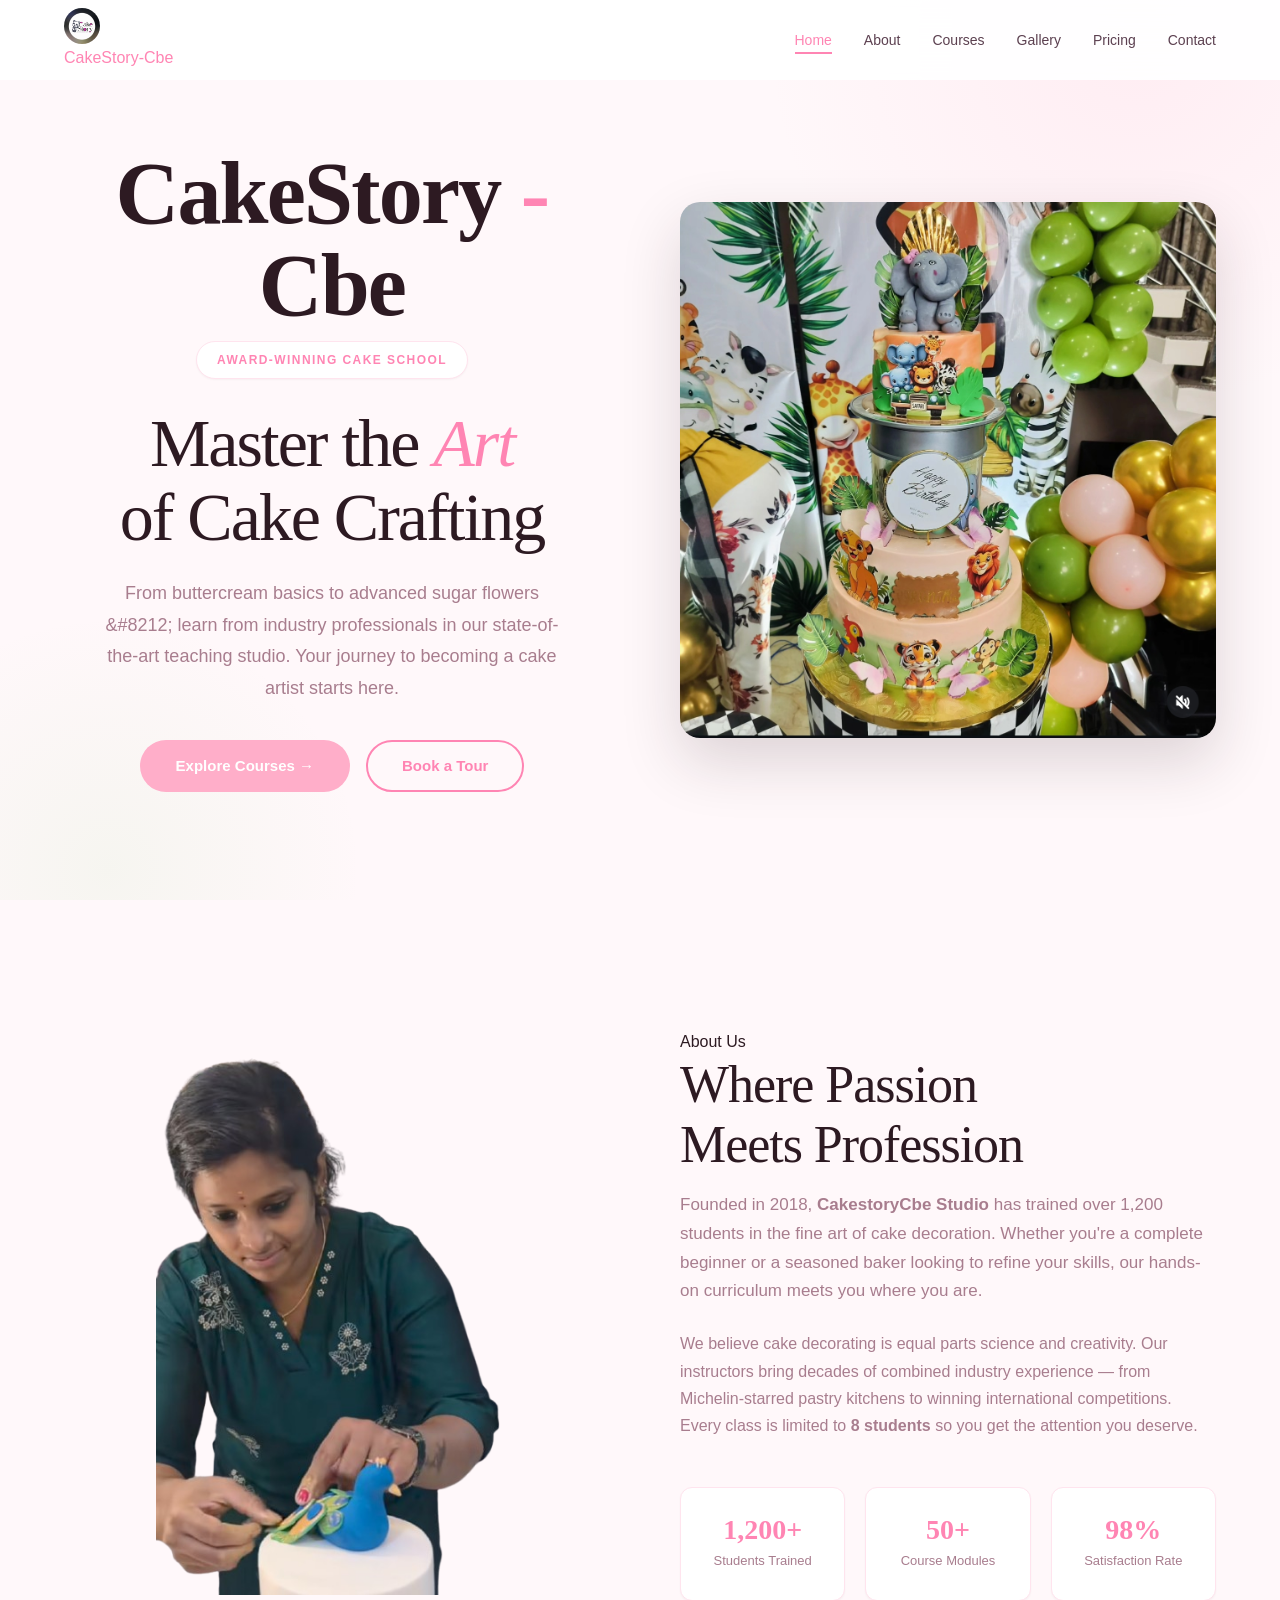
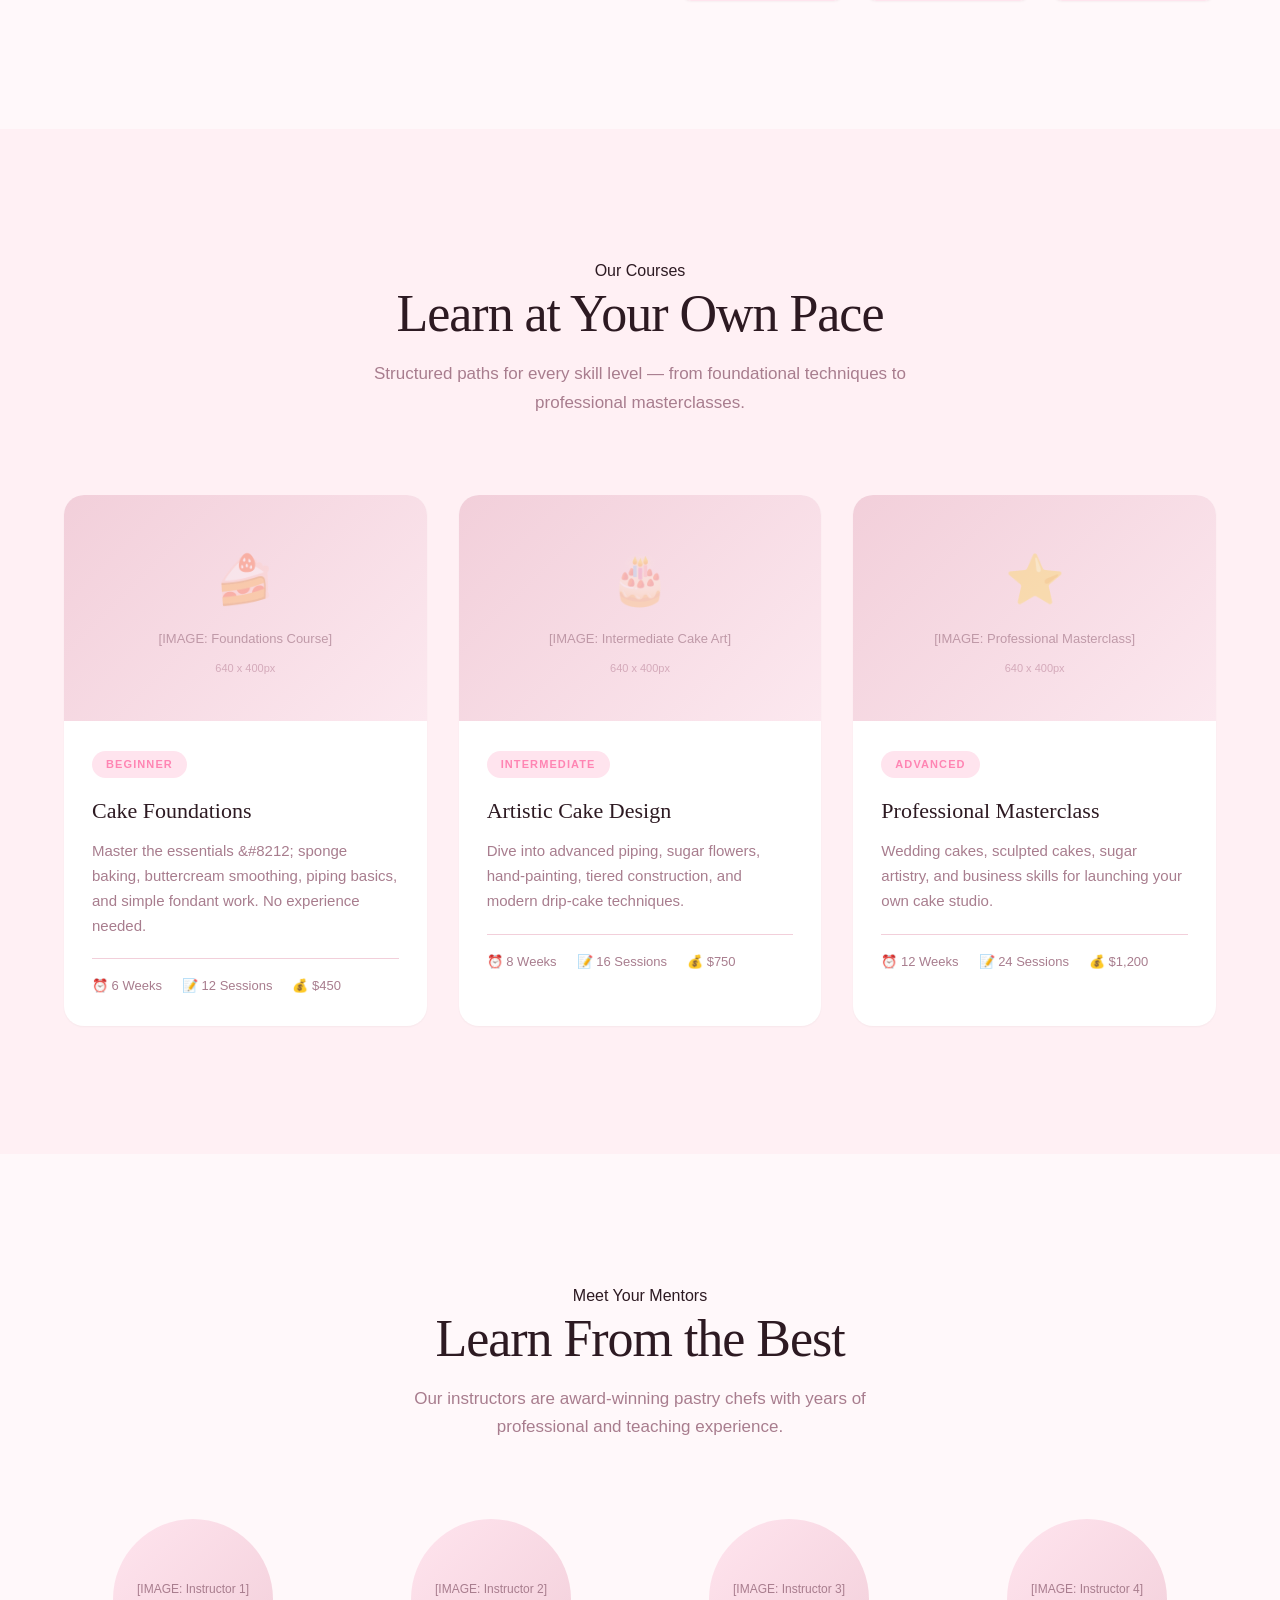
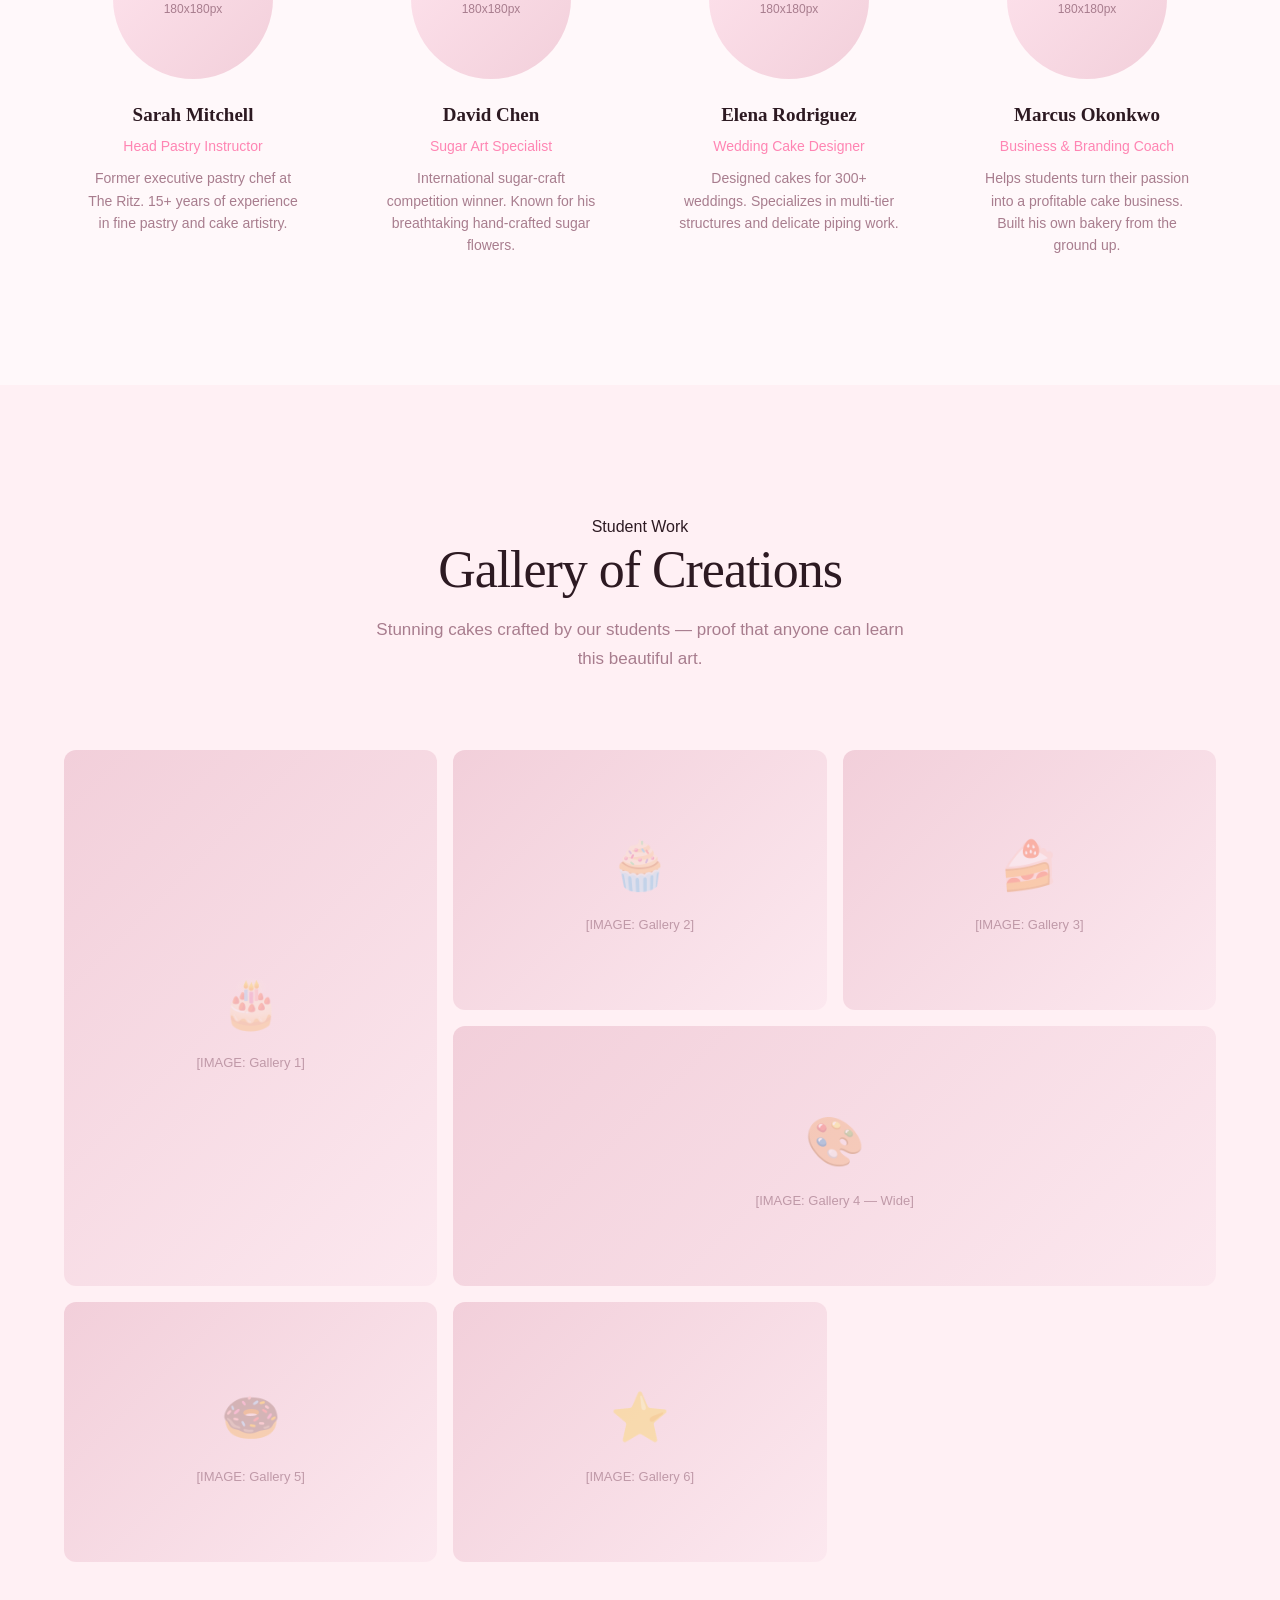
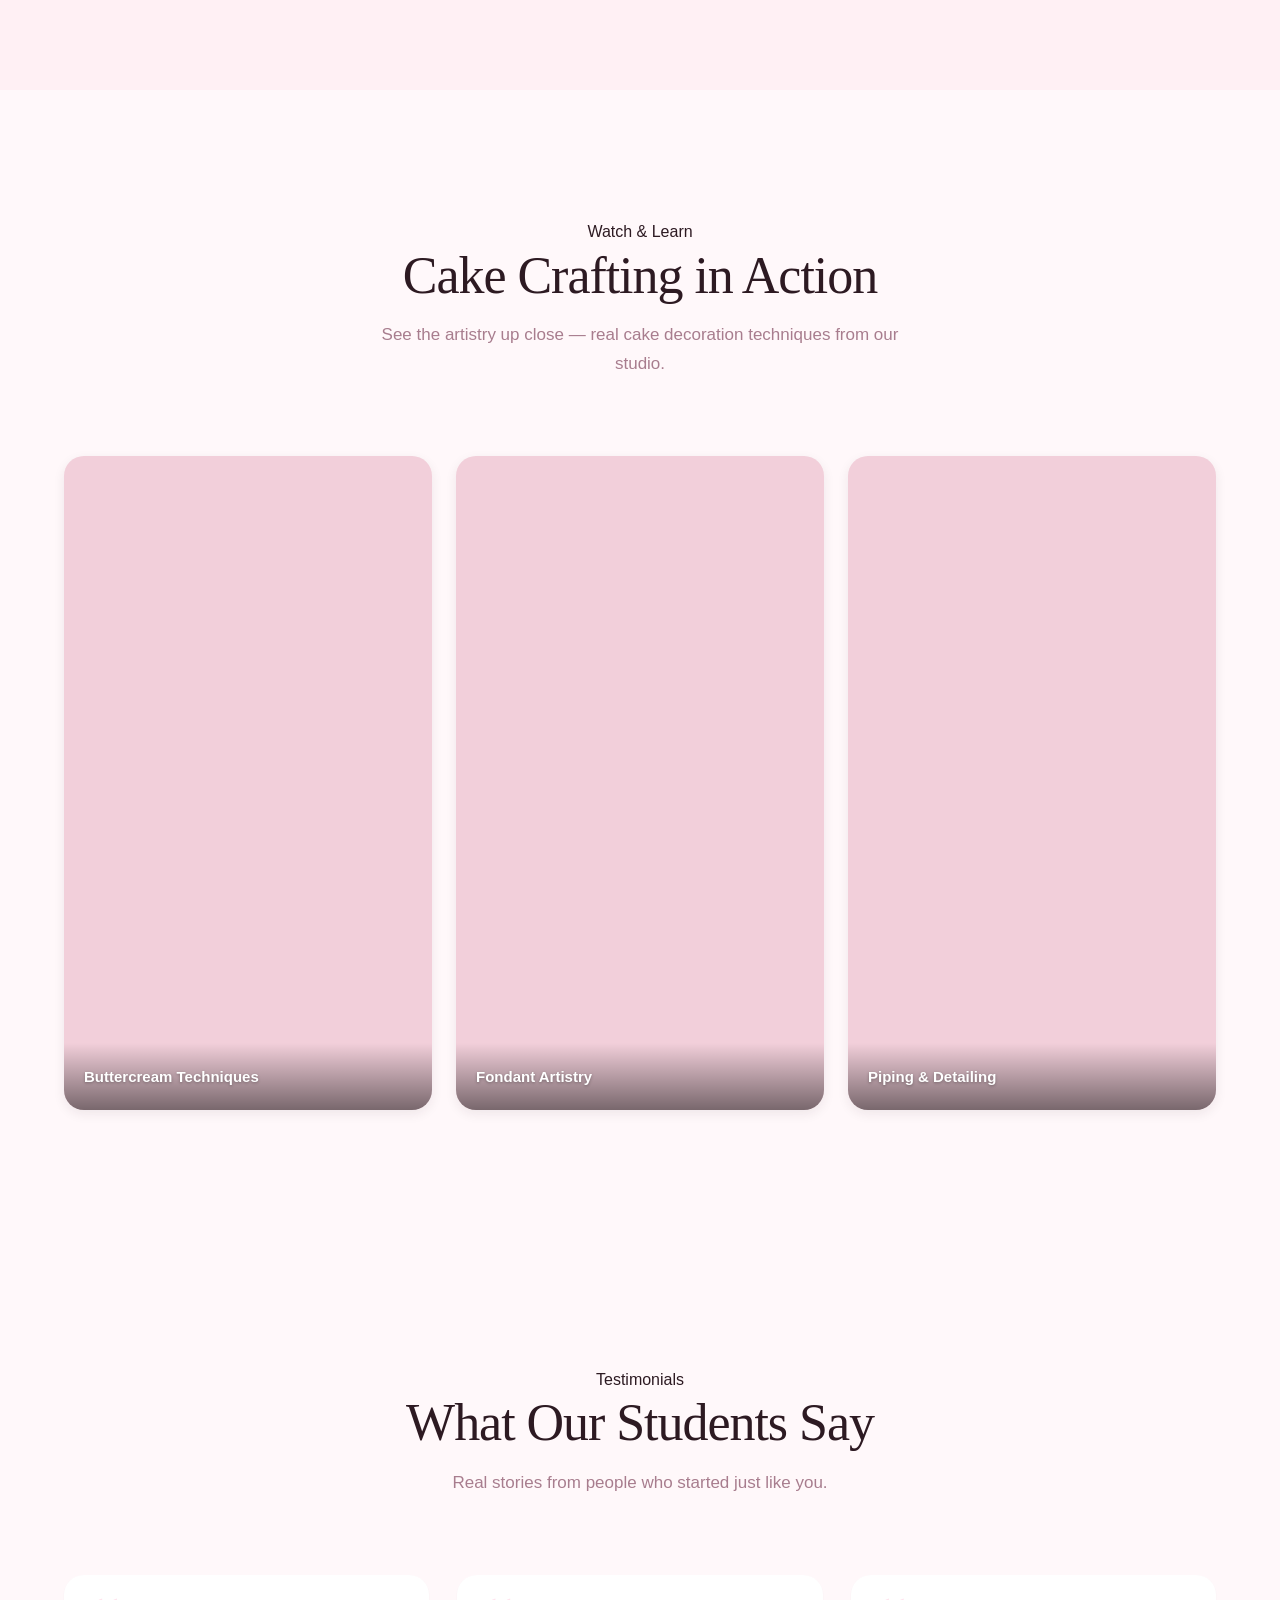
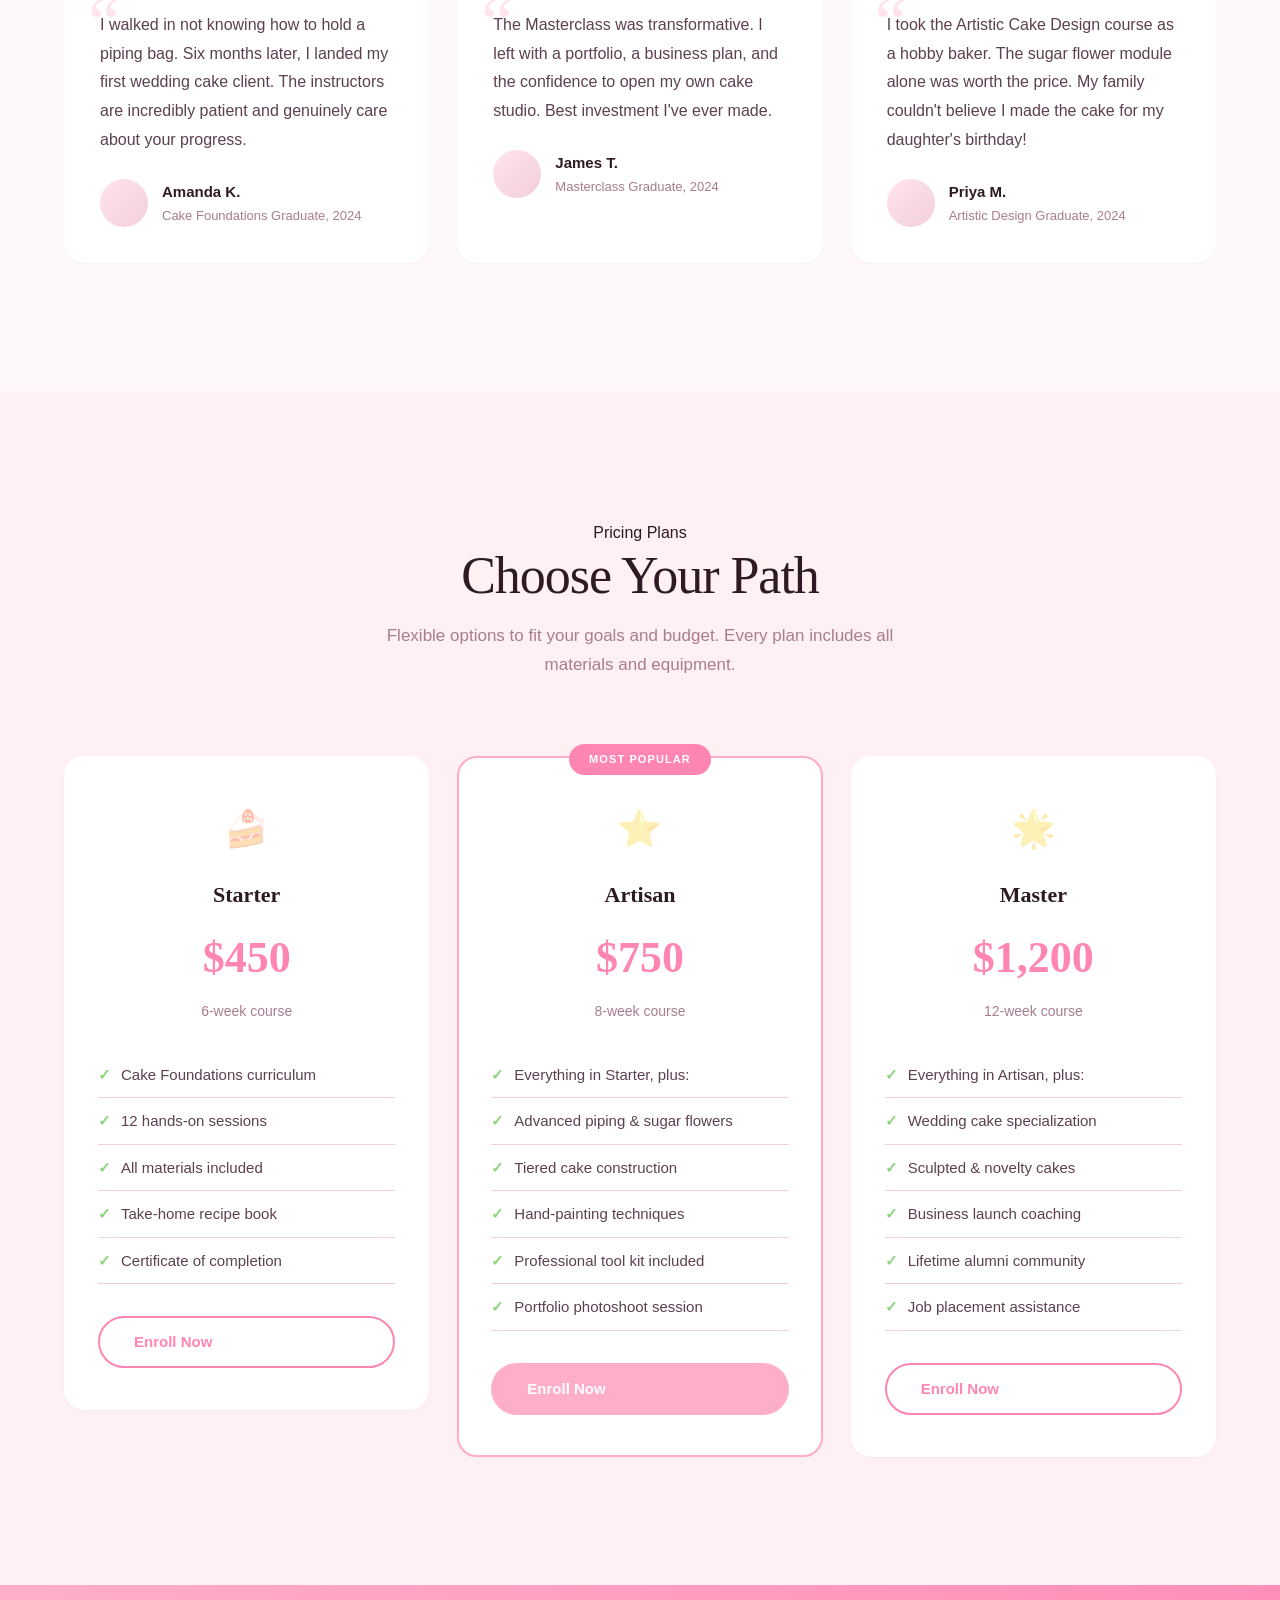
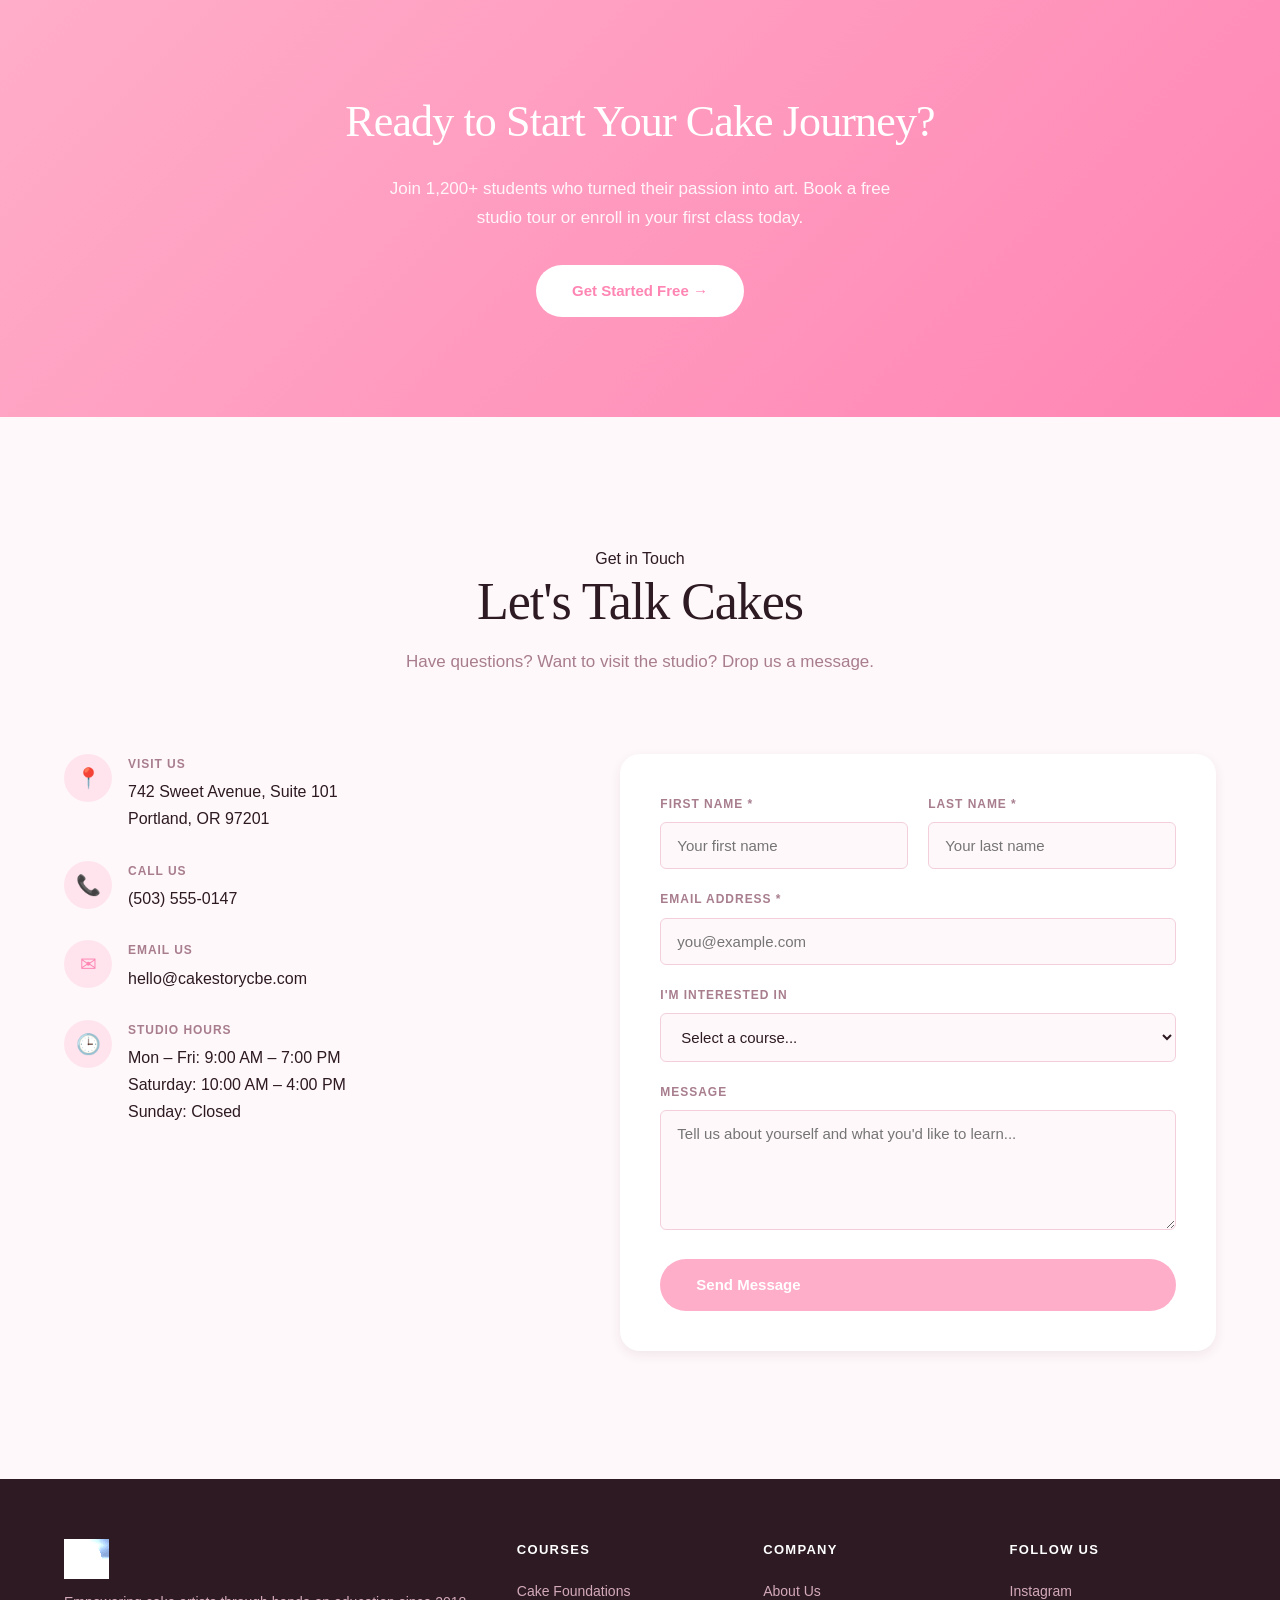
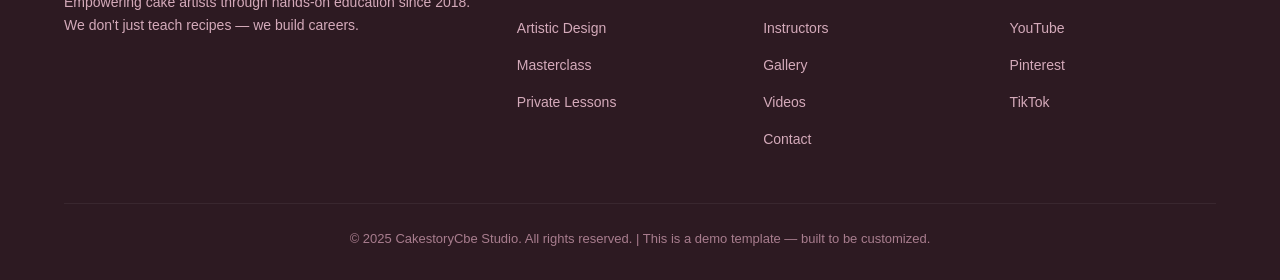
==== commit f488fee3: "fix localStorage script loading order and error handling" ====
--- a/index.html
+++ b/index.html
@@ -3,7 +3,17 @@
 <head>
   <meta charset="UTF-8">
   <meta name="viewport" content="width=device-width, initial-scale=1.0">
-  <title>CakestoryCbe — Learn the Art of Cake Making</title>
+  <title>CakeStory - Cbe — Learn the Art of Cake Making</title>
+
+  <meta property="og:title" content="CakeStory - Cbe">
+  <meta property="og:description" content="From buttercream basics to advanced sugar flowers — learn cake crafting from industry professionals.">
+  <meta property="og:image" content="https://varsansri.github.io/CakestoryCbe/images/logo.png">
+  <meta property="og:url" content="https://varsansri.github.io/CakestoryCbe/">
+  <meta property="og:type" content="website">
+  <meta name="twitter:card" content="summary">
+  <meta name="twitter:title" content="CakeStory - Cbe">
+  <meta name="twitter:description" content="From buttercream basics to advanced sugar flowers — learn cake crafting from industry professionals.">
+  <meta name="twitter:image" content="https://varsansri.github.io/CakestoryCbe/images/logo.png">
 
   <!--
   ╔══════════════════════════════════════════════════════════════╗
@@ -754,5 +764,159 @@
        SCRIPTS
        ============================================================ -->
   <script src="js/main.js"></script>
+  <script>
+document.addEventListener('DOMContentLoaded', function() {
+  try {
+    var defaults = {
+      hero: {
+        brand: 'CakeStory - Cbe',
+        badge: 'Award-Winning Cake School',
+        title: 'Master the <em>Art</em> of Cake Crafting',
+        description: 'From buttercream basics to advanced sugar flowers &#8212; learn from industry professionals in our state-of-the-art teaching studio. Your journey to becoming a cake artist starts here.',
+        image: 'images/hero-bg.jpg'
+      },
+      about: {
+        title: 'Where Passion Meets Profession',
+        body: 'Founded in 2018, <strong>CakestoryCbe Studio</strong> has trained over 1,200 students in the fine art of cake decoration. Whether you\'re a complete beginner or a seasoned baker looking to refine your skills, our hands-on curriculum meets you where you are.',
+        body2: 'We believe cake decorating is equal parts science and creativity. Our instructors bring decades of combined industry experience &#8212; from Michelin-starred pastry kitchens to winning international competitions. Every class is limited to <strong>8 students</strong> so you get the attention you deserve.',
+        image: 'images/about.png',
+        stat1: '1,200+', stat1Label: 'Students Trained',
+        stat2: '50+', stat2Label: 'Course Modules',
+        stat3: '98%', stat3Label: 'Satisfaction Rate'
+      },
+      courses: [
+        {name:'Cake Foundations',level:'Beginner',description:'Master the essentials &#8212; sponge baking, buttercream smoothing, piping basics, and simple fondant work. No experience needed.',price:'$450',duration:'6 Weeks',sessions:'12 Sessions',image:''},
+        {name:'Artistic Cake Design',level:'Intermediate',description:'Dive into advanced piping, sugar flowers, hand-painting, tiered construction, and modern drip-cake techniques.',price:'$750',duration:'8 Weeks',sessions:'16 Sessions',image:''},
+        {name:'Professional Masterclass',level:'Advanced',description:'Wedding cakes, sculpted cakes, sugar artistry, and business skills for launching your own cake studio.',price:'$1,200',duration:'12 Weeks',sessions:'24 Sessions',image:''}
+      ],
+      gallery: ['','','','','',''],
+      pricing: [
+        {name:'Starter',price:'$450',period:'6-week course',features:['Cake Foundations curriculum','12 hands-on sessions','All materials included','Take-home recipe book','Certificate of completion'],featured:false,icon:'\uD83C\uDF70'},
+        {name:'Artisan',price:'$750',period:'8-week course',features:['Everything in Starter, plus:','Advanced piping & sugar flowers','Tiered cake construction','Hand-painting techniques','Professional tool kit included','Portfolio photoshoot session'],featured:true,icon:'\u2B50'},
+        {name:'Master',price:'$1,200',period:'12-week course',features:['Everything in Artisan, plus:','Wedding cake specialization','Sculpted & novelty cakes','Business launch coaching','Lifetime alumni community','Job placement assistance'],featured:false,icon:'\uD83C\uDF1F'}
+      ],
+      instructors: [
+        {name:'Sarah Mitchell',role:'Head Pastry Instructor',bio:'Former executive pastry chef at The Ritz. 15+ years of experience in fine pastry and cake artistry.',image:''},
+        {name:'David Chen',role:'Sugar Art Specialist',bio:'International sugar-craft competition winner. Known for his breathtaking hand-crafted sugar flowers.',image:''},
+        {name:'Elena Rodriguez',role:'Wedding Cake Designer',bio:'Designed cakes for 300+ weddings. Specializes in multi-tier structures and delicate piping work.',image:''},
+        {name:'Marcus Okonkwo',role:'Business & Branding Coach',bio:'Helps students turn their passion into a profitable cake business. Built his own bakery from the ground up.',image:''}
+      ],
+      contact: {address:'742 Sweet Avenue, Suite 101<br>Portland, OR 97201',phone:'(503) 555-0147',email:'hello@cakestorycbe.com',hours:'Mon &ndash; Fri: 9:00 AM &ndash; 7:00 PM<br>Saturday: 10:00 AM &ndash; 4:00 PM<br>Sunday: Closed'}
+    };
+
+    function deepMerge(target, source) {
+      var output = JSON.parse(JSON.stringify(target));
+      Object.keys(source).forEach(function(key) {
+        if (source[key] && typeof source[key] === 'object' && !Array.isArray(source[key]) &&
+            output[key] && typeof output[key] === 'object' && !Array.isArray(output[key])) {
+          output[key] = deepMerge(output[key], source[key]);
+        } else {
+          output[key] = source[key];
+        }
+      });
+      return output;
+    }
+
+    var stored;
+    try { stored = localStorage.getItem('cakeStoryData'); } catch(e) { stored = null; }
+    var data = stored ? deepMerge(defaults, JSON.parse(stored)) : defaults;
+
+    // Hero
+    var el = document.querySelector('.hero__title');
+    if (el) el.innerHTML = data.hero.title;
+    el = document.querySelector('.hero__badge');
+    if (el) el.textContent = data.hero.badge;
+    el = document.querySelector('.hero__description');
+    if (el) el.textContent = data.hero.description;
+    el = document.querySelector('.hero__img');
+    if (el && data.hero.image) el.src = data.hero.image;
+
+    // About
+    el = document.querySelector('#about .section-title');
+    if (el) el.textContent = data.about.title;
+    var ps = document.querySelectorAll('#about .about__content p');
+    if (ps[0]) ps[0].innerHTML = data.about.body;
+    if (ps[1]) ps[1].innerHTML = data.about.body2;
+    el = document.querySelector('.about__img');
+    if (el && data.about.image) el.src = data.about.image;
+    var nums = document.querySelectorAll('#about .stat__number');
+    if (nums[0]) nums[0].textContent = data.about.stat1;
+    if (nums[1]) nums[1].textContent = data.about.stat2;
+    if (nums[2]) nums[2].textContent = data.about.stat3;
+    var lbs = document.querySelectorAll('#about .stat__label');
+    if (lbs[0]) lbs[0].textContent = data.about.stat1Label;
+    if (lbs[1]) lbs[1].textContent = data.about.stat2Label;
+    if (lbs[2]) lbs[2].textContent = data.about.stat3Label;
+
+    // Courses
+    var cards = document.querySelectorAll('#courses .course-card');
+    data.courses.forEach(function(c, i) {
+      var card = cards[i]; if (!card) return;
+      el = card.querySelector('.course-card__title');
+      if (el) el.textContent = c.name;
+      el = card.querySelector('.course-card__level');
+      if (el) el.textContent = c.level;
+      el = card.querySelector('.course-card__desc');
+      if (el) el.textContent = c.description;
+      var ms = card.querySelectorAll('.course-card__meta span');
+      if (ms[0]) ms[0].innerHTML = '\u23F0 ' + c.duration;
+      if (ms[1]) ms[1].innerHTML = '\uD83D\uDCDD ' + c.sessions;
+      if (ms[2]) ms[2].innerHTML = '\uD83D\uDCB0 ' + c.price;
+      if (c.image) {
+        var iw = card.querySelector('.course-card__image');
+        if (iw) iw.innerHTML = '<img src="' + c.image + '" alt="' + c.name + '" style="width:100%;height:100%;object-fit:cover;border-radius:var(--radius-md)">';
+      }
+    });
+
+    // Gallery
+    var gItems = document.querySelectorAll('#gallery .gallery__item');
+    data.gallery.forEach(function(g, i) {
+      var item = gItems[i]; if (!item || !g) return;
+      item.innerHTML = '<img src="' + g + '" alt="Gallery" style="width:100%;height:100%;object-fit:cover;border-radius:var(--radius-md)">';
+    });
+
+    // Pricing
+    var pCards = document.querySelectorAll('#pricing .pricing-card');
+    data.pricing.forEach(function(p, i) {
+      var card = pCards[i]; if (!card) return;
+      el = card.querySelector('.pricing-card__title');
+      if (el) el.textContent = p.name;
+      el = card.querySelector('.pricing-card__price');
+      if (el) el.textContent = p.price;
+      el = card.querySelector('.pricing-card__period');
+      if (el) el.textContent = p.period;
+      el = card.querySelector('.pricing-card__icon');
+      if (el && p.icon) el.textContent = p.icon;
+      var fl = card.querySelector('.pricing-card__features');
+      if (fl && p.features) fl.innerHTML = p.features.map(function(f) { return '<li>' + f + '</li>'; }).join('');
+    });
+
+    // Instructors
+    var iCards = document.querySelectorAll('#instructors .instructor-card');
+    data.instructors.forEach(function(ins, i) {
+      var card = iCards[i]; if (!card) return;
+      el = card.querySelector('.instructor-card__name');
+      if (el) el.textContent = ins.name;
+      el = card.querySelector('.instructor-card__role');
+      if (el) el.textContent = ins.role;
+      el = card.querySelector('.instructor-card__bio');
+      if (el) el.textContent = ins.bio;
+      if (ins.image) {
+        var im = card.querySelector('.instructor-card__image');
+        if (im) im.innerHTML = '<img src="' + ins.image + '" alt="' + ins.name + '" style="width:100%;height:100%;object-fit:cover;border-radius:50%">';
+      }
+    });
+
+    // Contact
+    var cvs = document.querySelectorAll('#contact .contact__info-value');
+    if (cvs[0]) cvs[0].innerHTML = data.contact.address;
+    if (cvs[1]) cvs[1].textContent = data.contact.phone;
+    if (cvs[2]) cvs[2].textContent = data.contact.email;
+    if (cvs[3]) cvs[3].innerHTML = data.contact.hours;
+  } catch(e) {
+    console.log('CMS data load skipped:', e.message);
+  }
+});
+  </script>
 </body>
 </html>
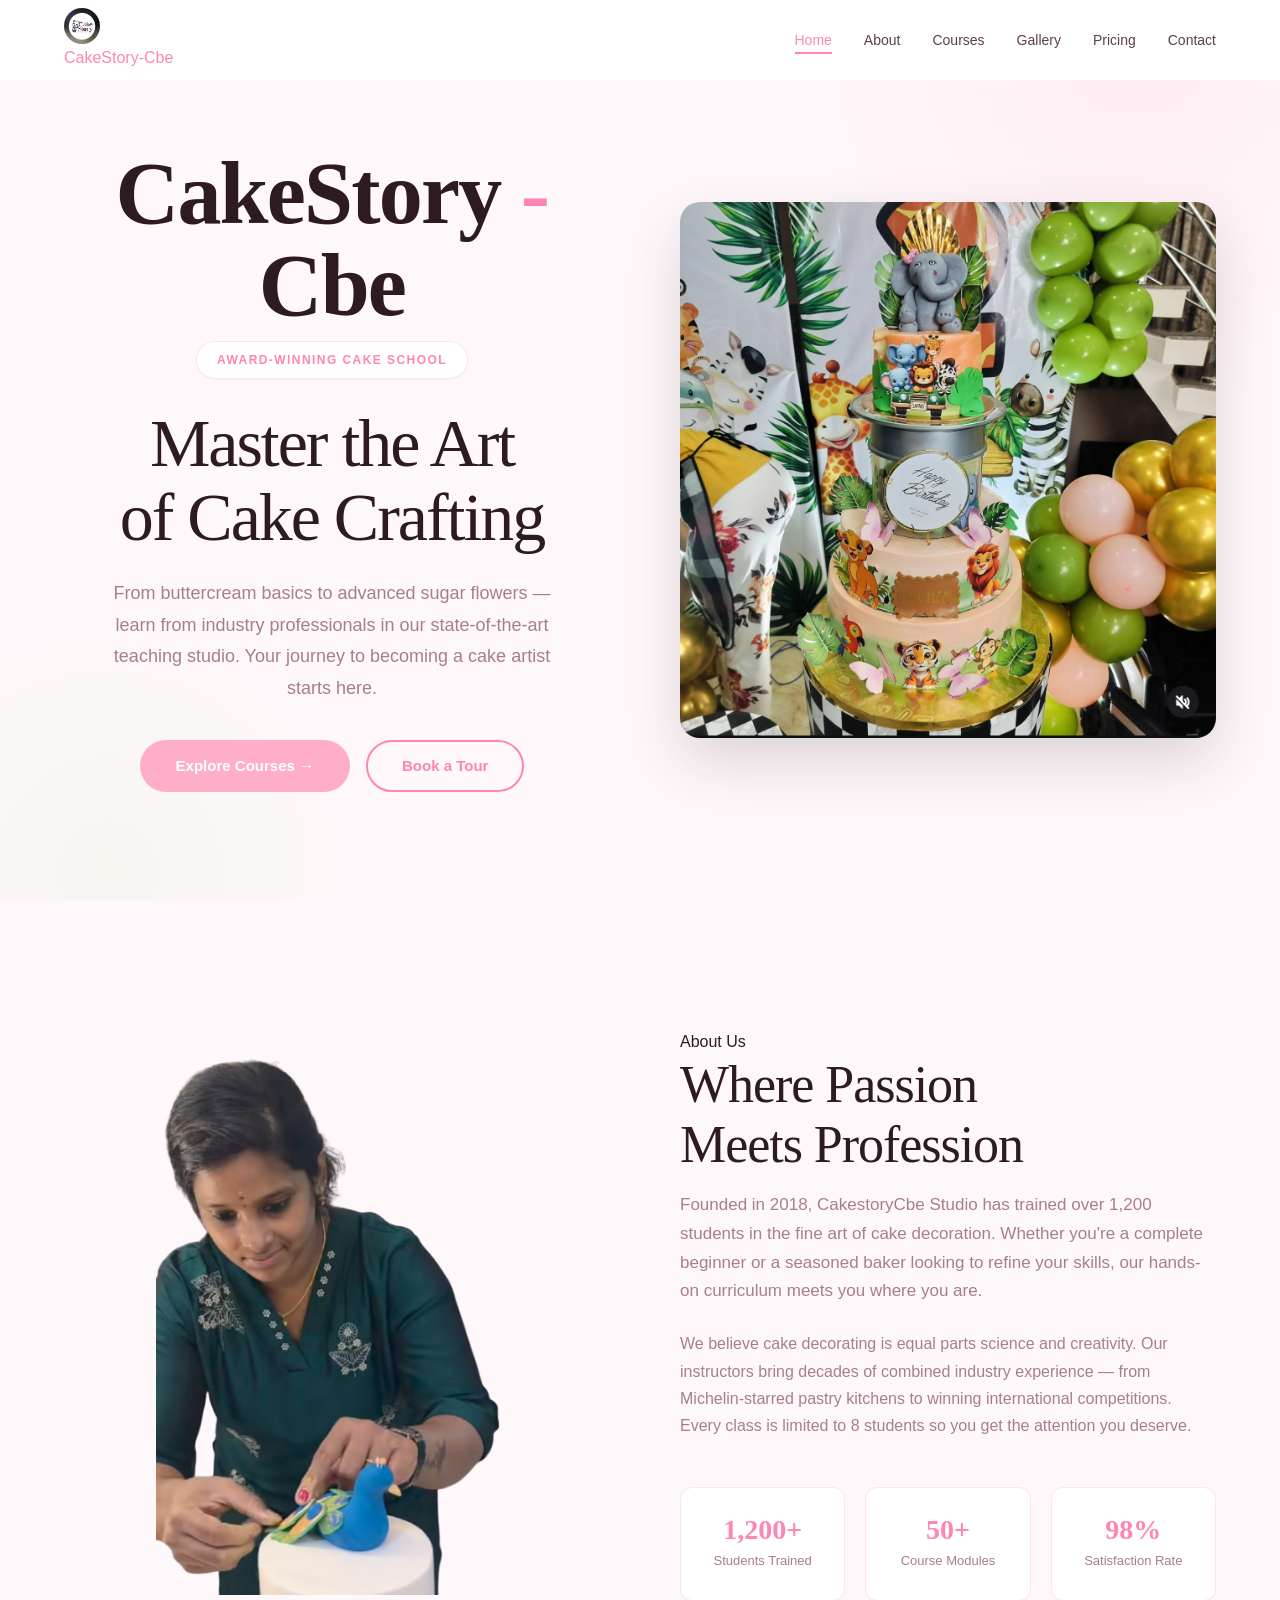
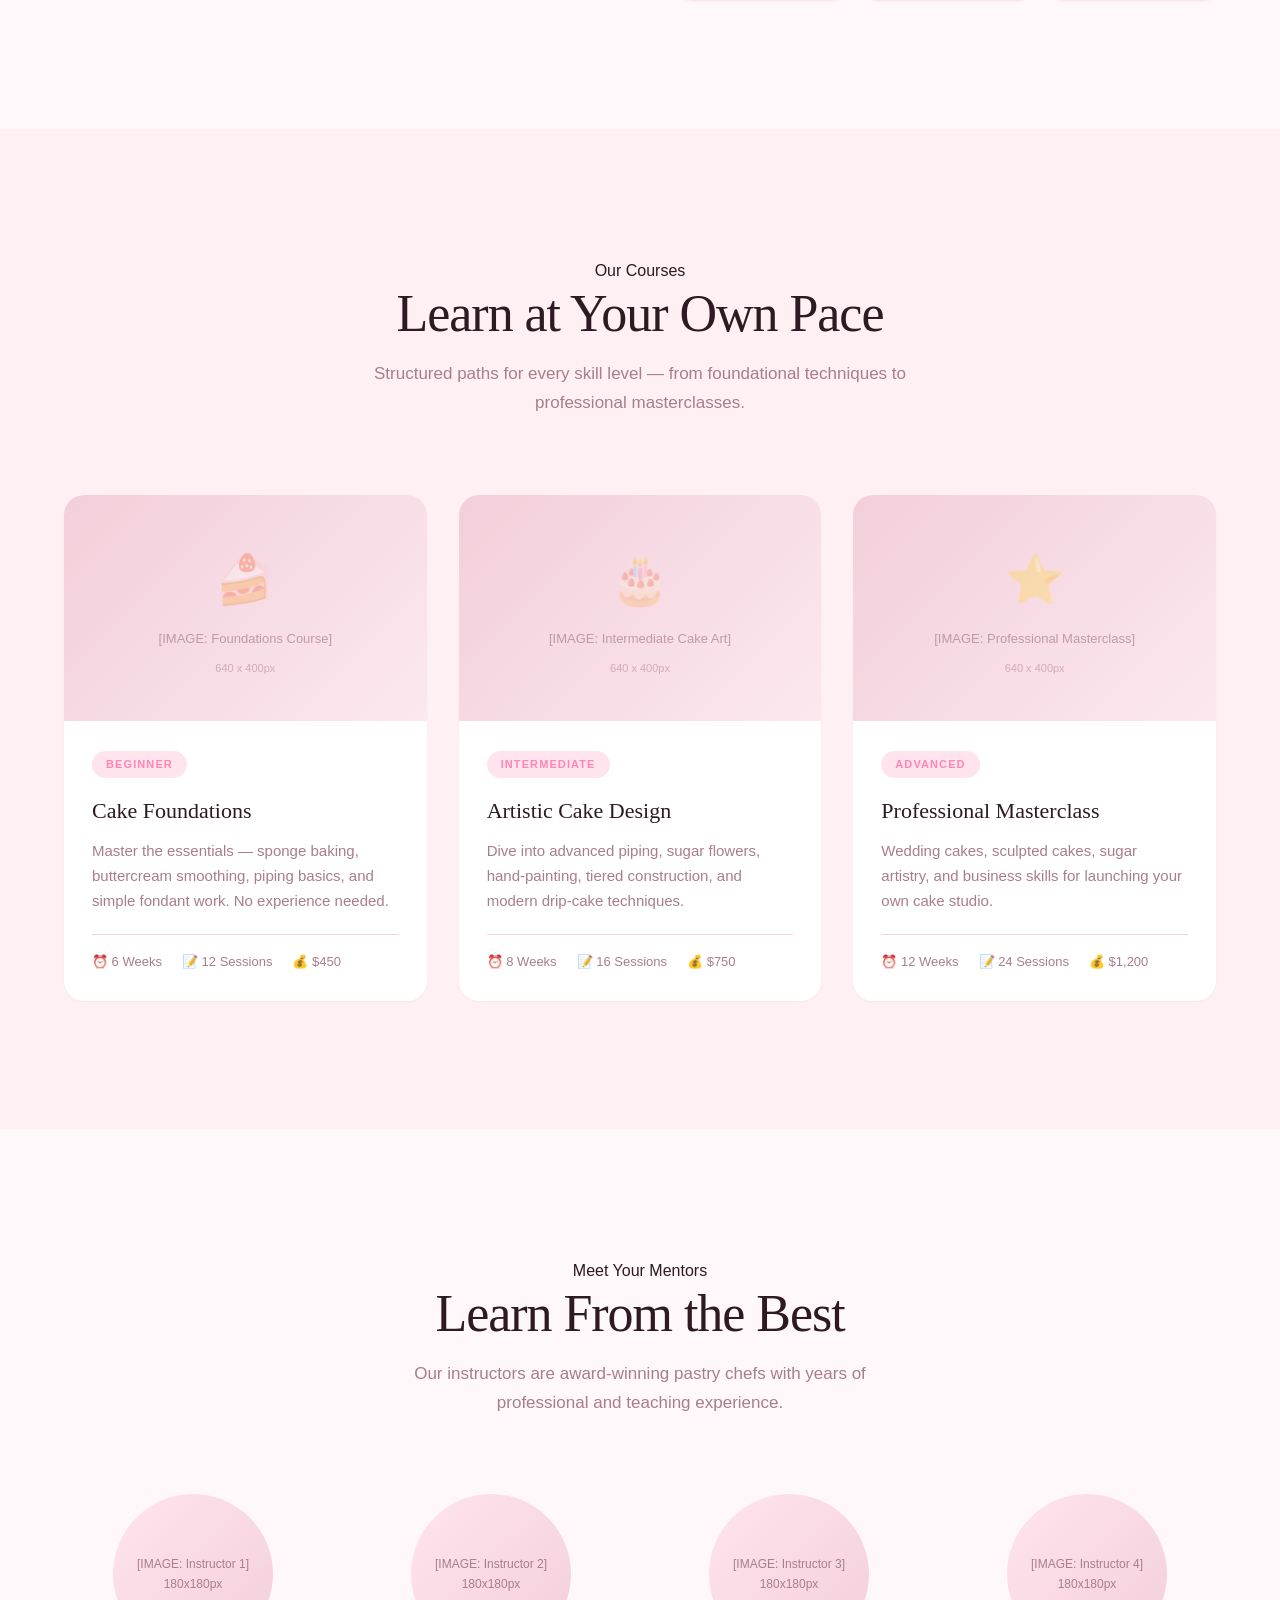
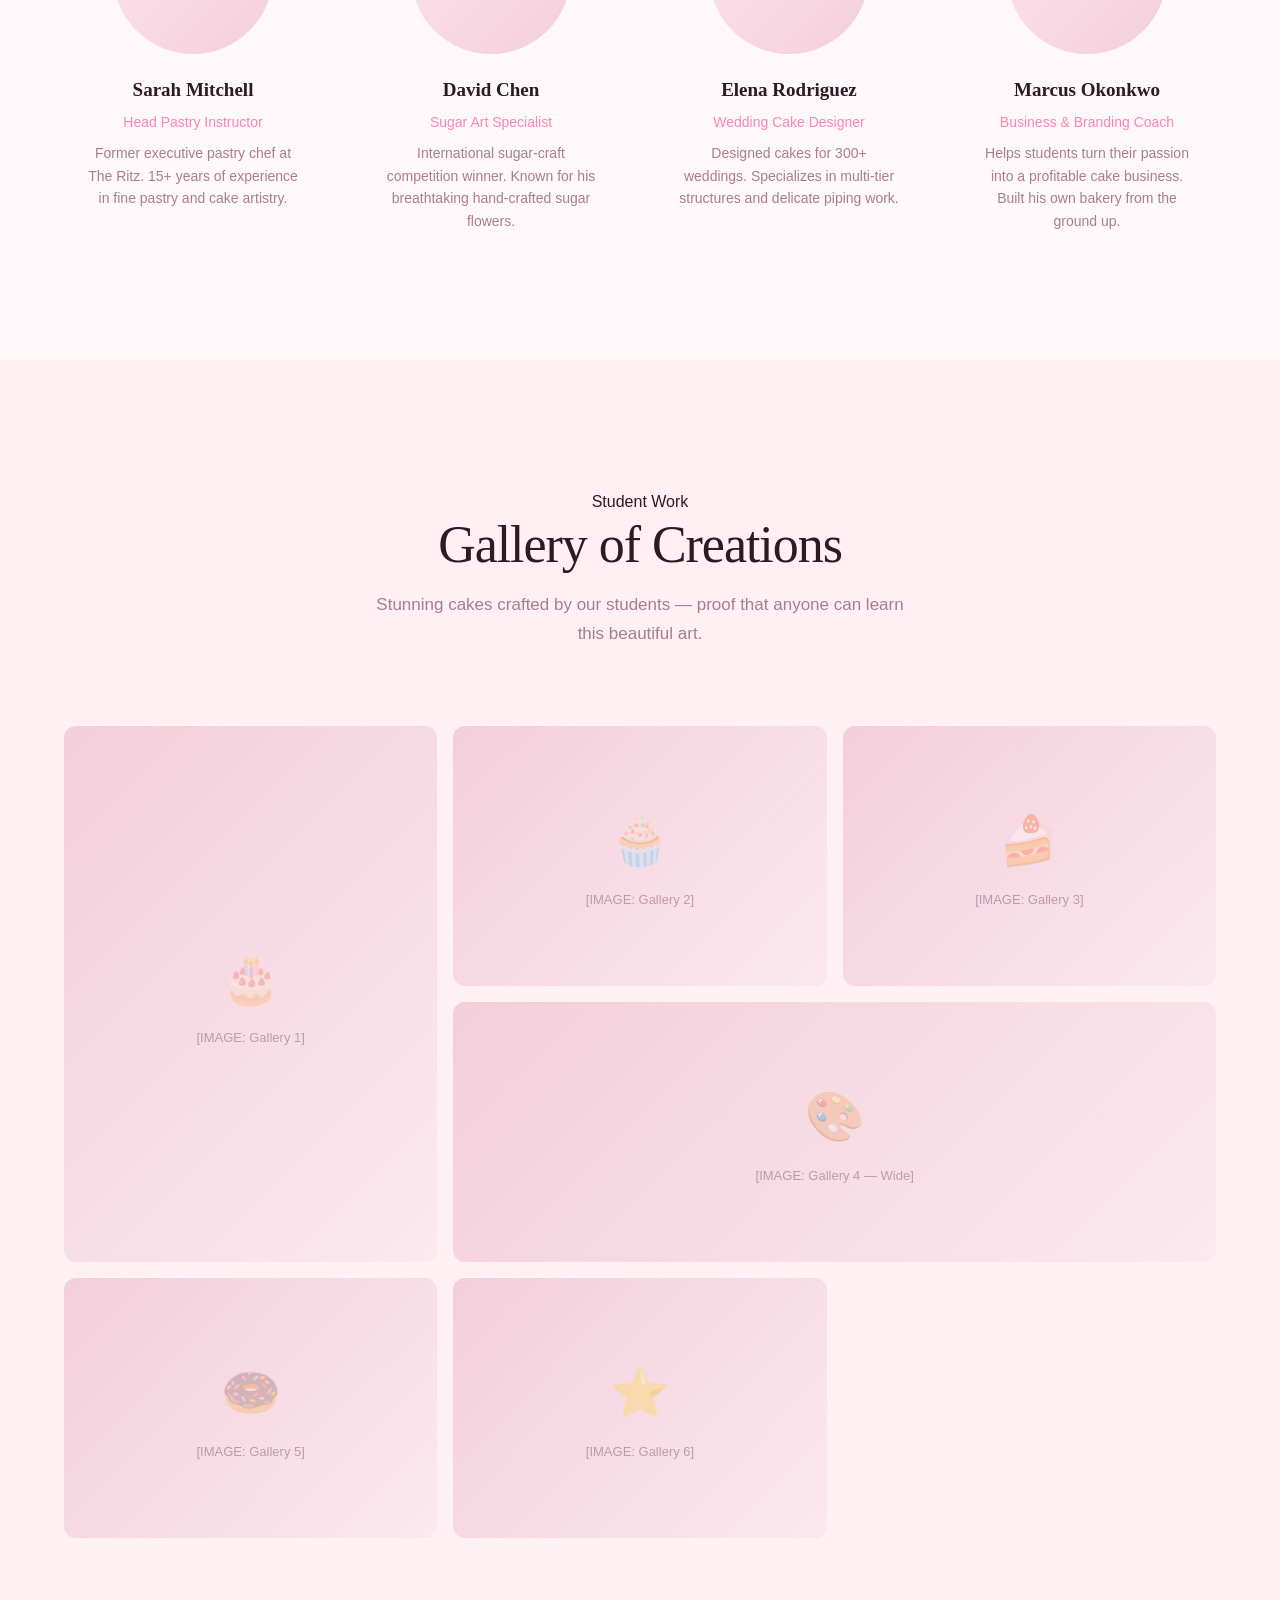
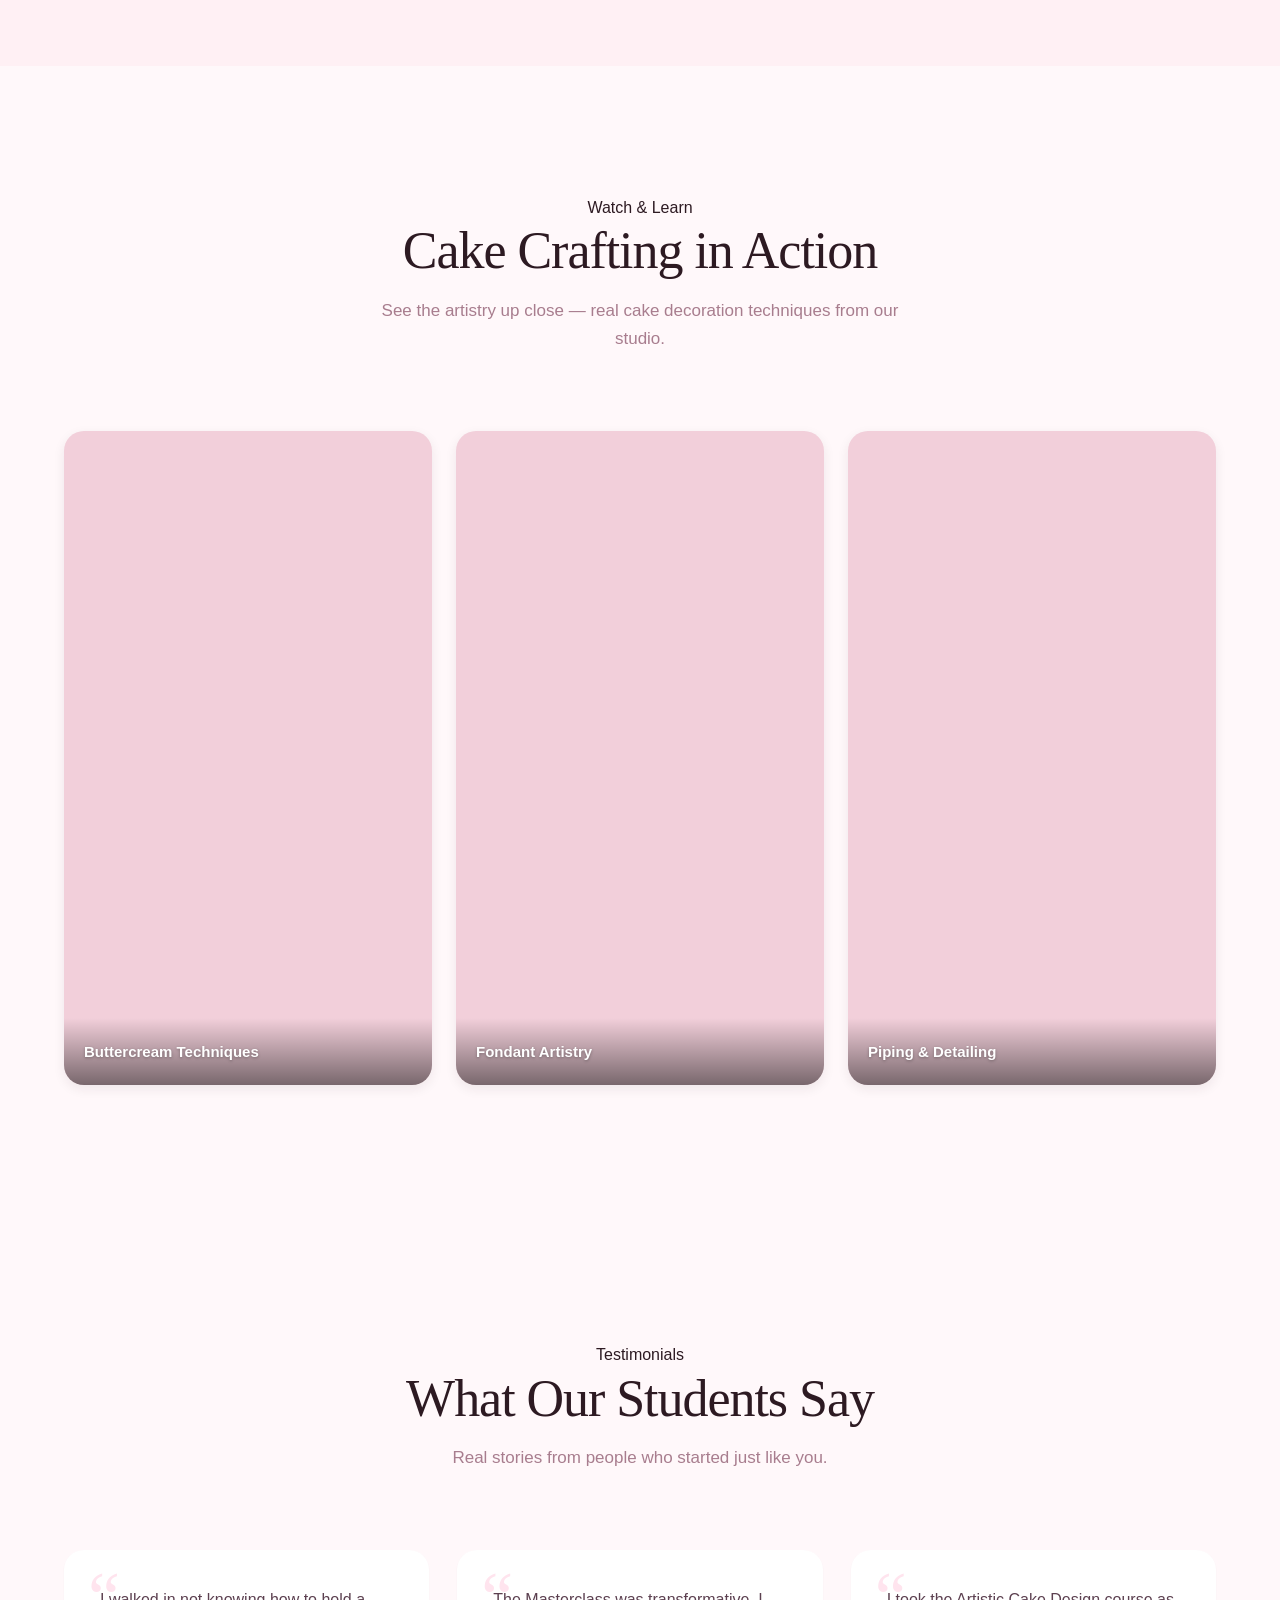
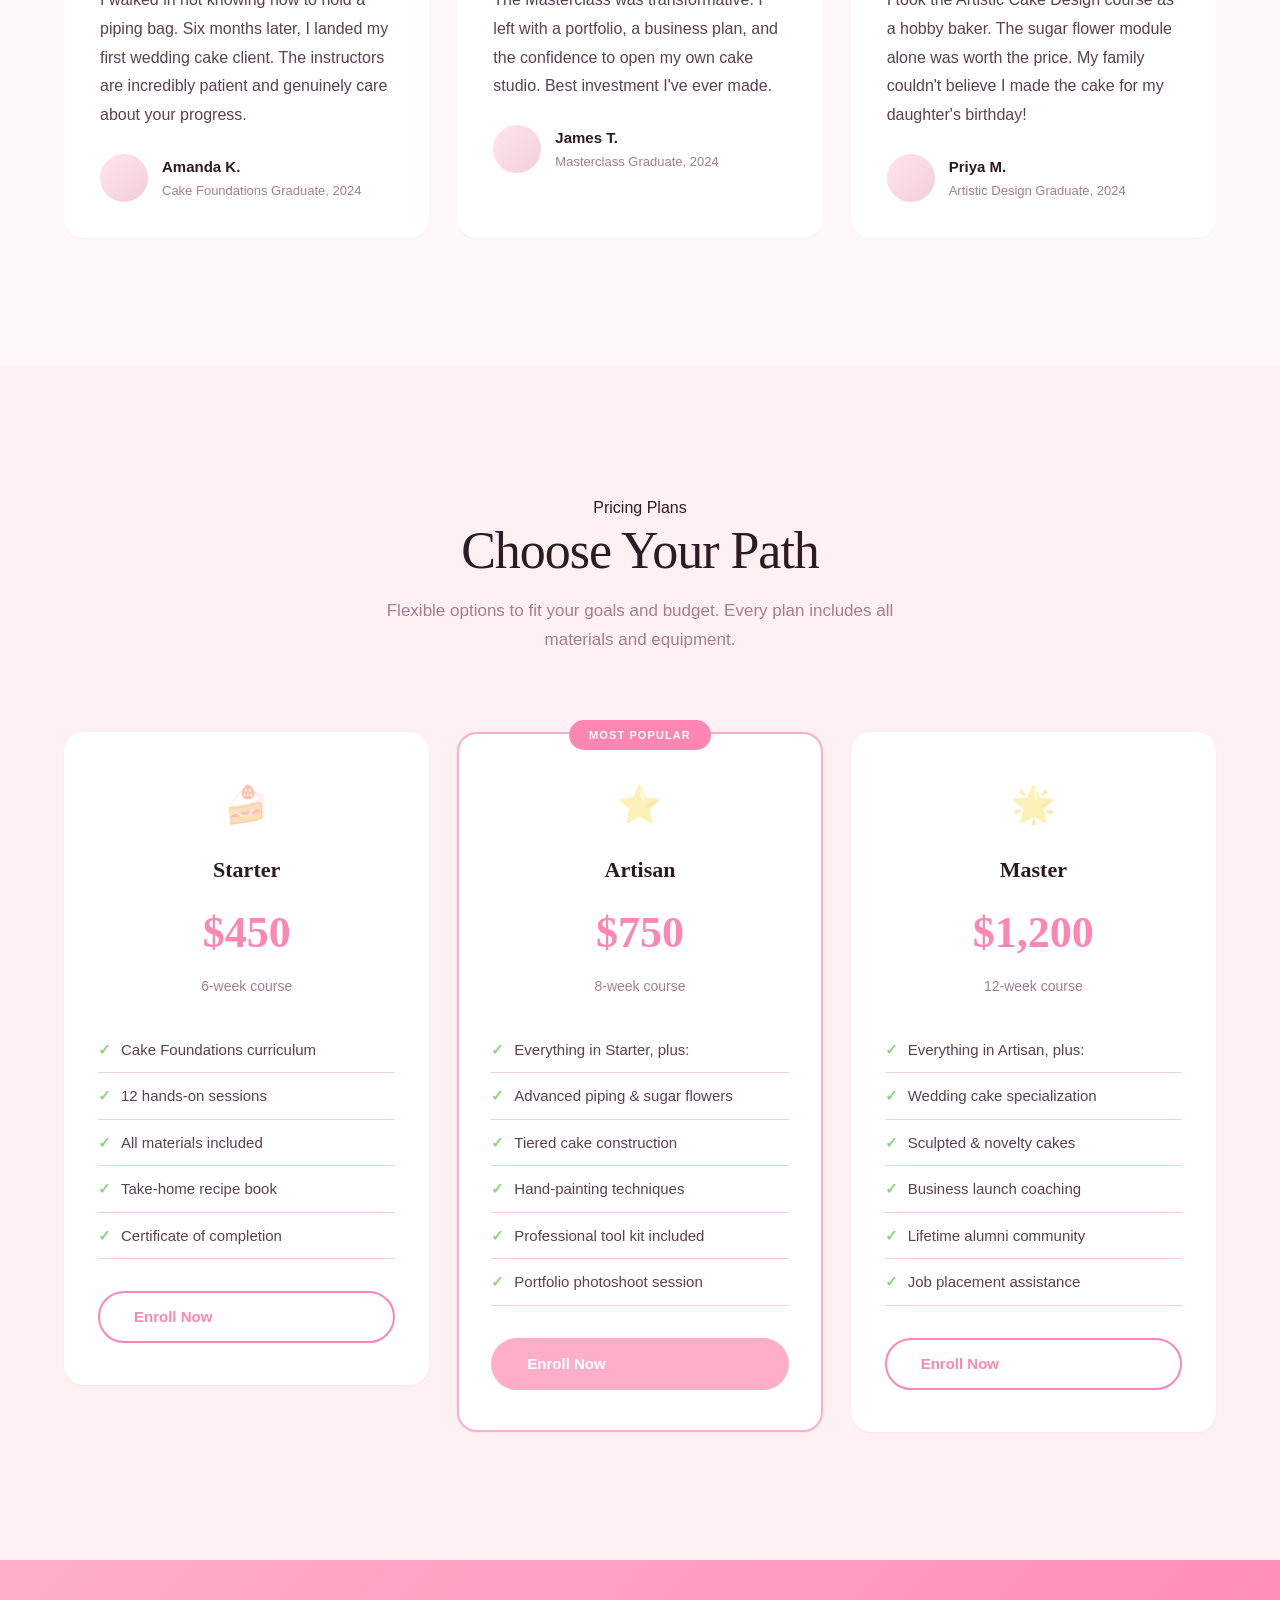
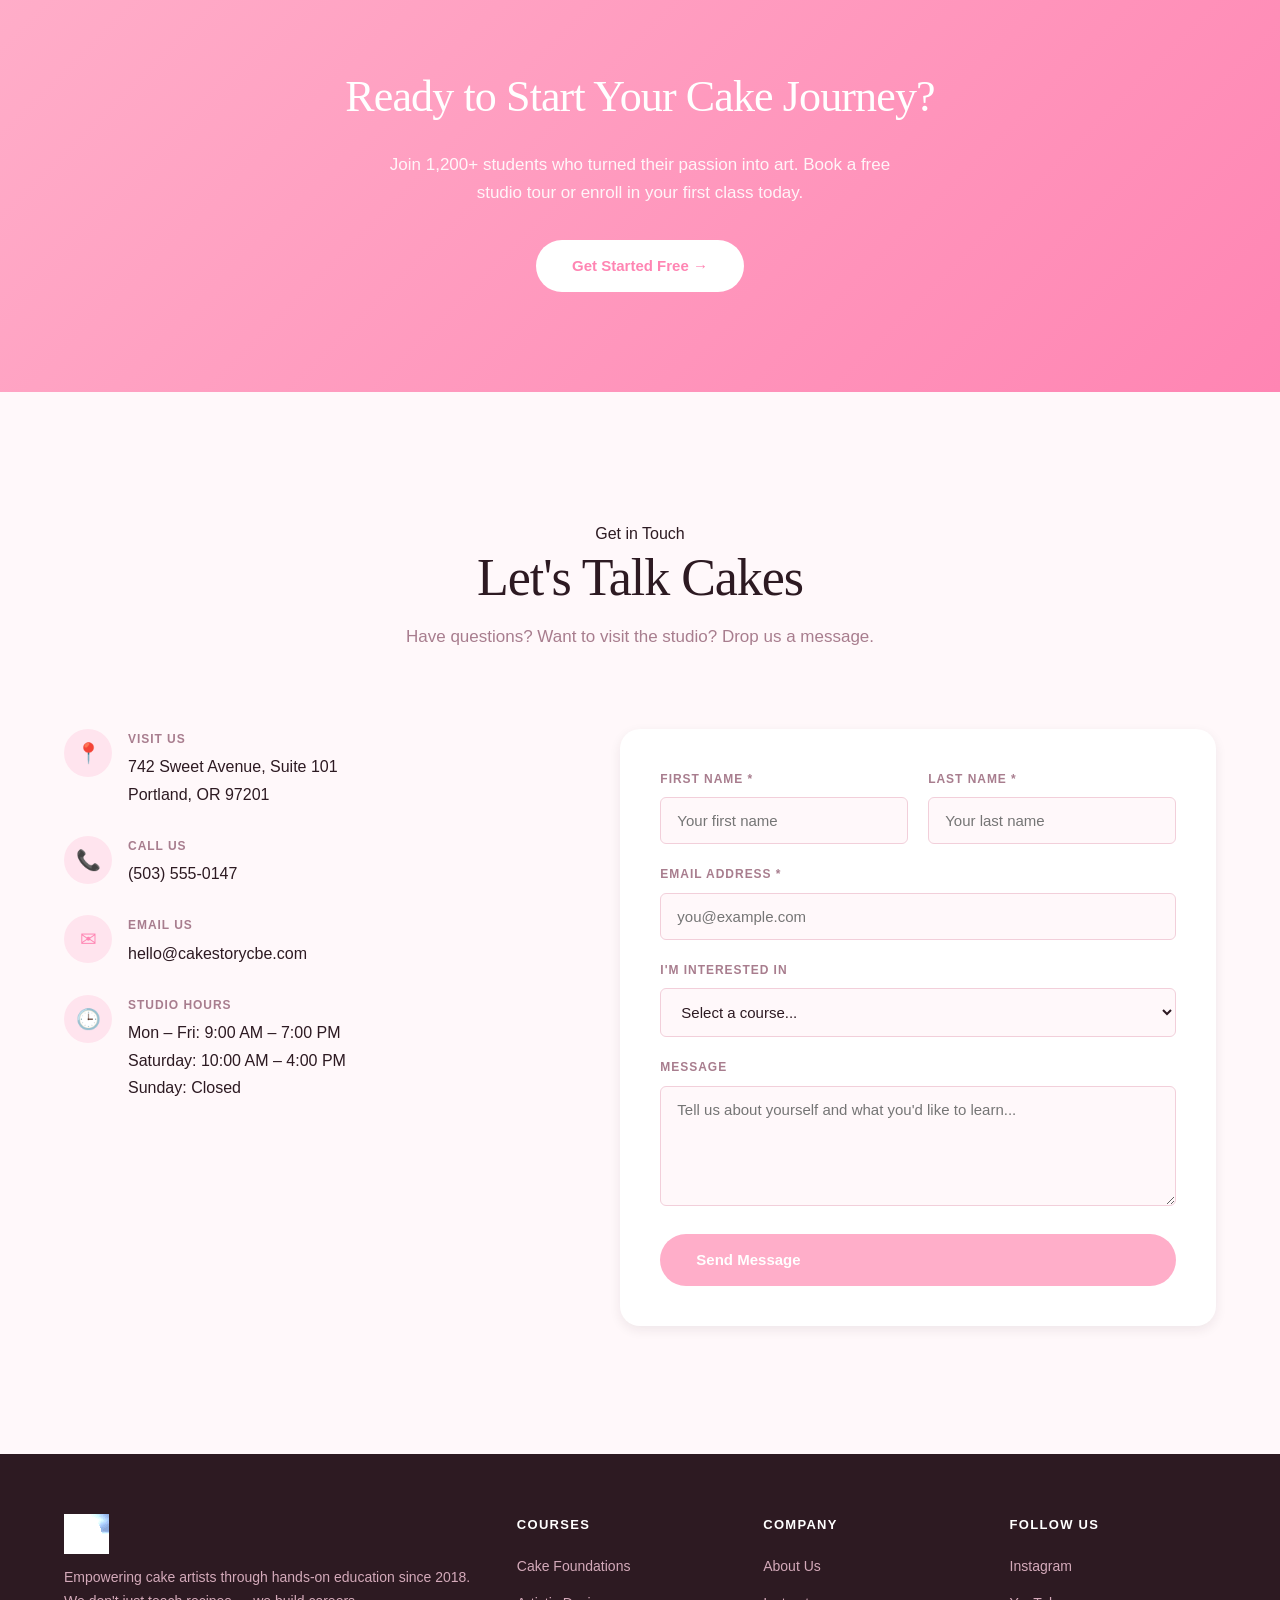
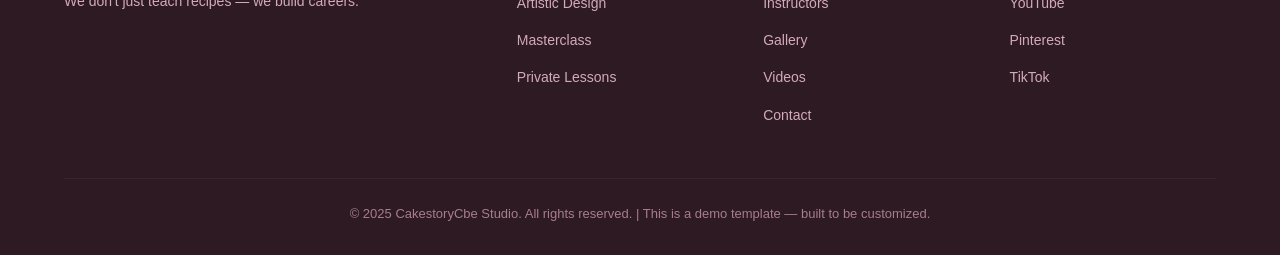
==== commit ddff1258: "strip all HTML from default text, use plain text only for client editing" ====
--- a/index.html
+++ b/index.html
@@ -771,21 +771,21 @@
       hero: {
         brand: 'CakeStory - Cbe',
         badge: 'Award-Winning Cake School',
-        title: 'Master the <em>Art</em> of Cake Crafting',
-        description: 'From buttercream basics to advanced sugar flowers &#8212; learn from industry professionals in our state-of-the-art teaching studio. Your journey to becoming a cake artist starts here.',
+        title: 'Master the Art of Cake Crafting',
+        description: 'From buttercream basics to advanced sugar flowers — learn from industry professionals in our state-of-the-art teaching studio. Your journey to becoming a cake artist starts here.',
         image: 'images/hero-bg.jpg'
       },
       about: {
         title: 'Where Passion Meets Profession',
-        body: 'Founded in 2018, <strong>CakestoryCbe Studio</strong> has trained over 1,200 students in the fine art of cake decoration. Whether you\'re a complete beginner or a seasoned baker looking to refine your skills, our hands-on curriculum meets you where you are.',
-        body2: 'We believe cake decorating is equal parts science and creativity. Our instructors bring decades of combined industry experience &#8212; from Michelin-starred pastry kitchens to winning international competitions. Every class is limited to <strong>8 students</strong> so you get the attention you deserve.',
+        body: 'Founded in 2018, CakestoryCbe Studio has trained over 1,200 students in the fine art of cake decoration. Whether you\'re a complete beginner or a seasoned baker looking to refine your skills, our hands-on curriculum meets you where you are.',
+        body2: 'We believe cake decorating is equal parts science and creativity. Our instructors bring decades of combined industry experience — from Michelin-starred pastry kitchens to winning international competitions. Every class is limited to 8 students so you get the attention you deserve.',
         image: 'images/about.png',
         stat1: '1,200+', stat1Label: 'Students Trained',
         stat2: '50+', stat2Label: 'Course Modules',
         stat3: '98%', stat3Label: 'Satisfaction Rate'
       },
       courses: [
-        {name:'Cake Foundations',level:'Beginner',description:'Master the essentials &#8212; sponge baking, buttercream smoothing, piping basics, and simple fondant work. No experience needed.',price:'$450',duration:'6 Weeks',sessions:'12 Sessions',image:''},
+        {name:'Cake Foundations',level:'Beginner',description:'Master the essentials — sponge baking, buttercream smoothing, piping basics, and simple fondant work. No experience needed.',price:'$450',duration:'6 Weeks',sessions:'12 Sessions',image:''},
         {name:'Artistic Cake Design',level:'Intermediate',description:'Dive into advanced piping, sugar flowers, hand-painting, tiered construction, and modern drip-cake techniques.',price:'$750',duration:'8 Weeks',sessions:'16 Sessions',image:''},
         {name:'Professional Masterclass',level:'Advanced',description:'Wedding cakes, sculpted cakes, sugar artistry, and business skills for launching your own cake studio.',price:'$1,200',duration:'12 Weeks',sessions:'24 Sessions',image:''}
       ],
@@ -801,17 +801,26 @@
         {name:'Elena Rodriguez',role:'Wedding Cake Designer',bio:'Designed cakes for 300+ weddings. Specializes in multi-tier structures and delicate piping work.',image:''},
         {name:'Marcus Okonkwo',role:'Business & Branding Coach',bio:'Helps students turn their passion into a profitable cake business. Built his own bakery from the ground up.',image:''}
       ],
-      contact: {address:'742 Sweet Avenue, Suite 101<br>Portland, OR 97201',phone:'(503) 555-0147',email:'hello@cakestorycbe.com',hours:'Mon &ndash; Fri: 9:00 AM &ndash; 7:00 PM<br>Saturday: 10:00 AM &ndash; 4:00 PM<br>Sunday: Closed'}
+      contact: {address:'742 Sweet Avenue, Suite 101\nPortland, OR 97201',phone:'(503) 555-0147',email:'hello@cakestorycbe.com',hours:'Mon – Fri: 9:00 AM – 7:00 PM\nSaturday: 10:00 AM – 4:00 PM\nSunday: Closed'}
     };
 
     function deepMerge(target, source) {
       var output = JSON.parse(JSON.stringify(target));
       Object.keys(source).forEach(function(key) {
-        if (source[key] && typeof source[key] === 'object' && !Array.isArray(source[key]) &&
-            output[key] && typeof output[key] === 'object' && !Array.isArray(output[key])) {
-          output[key] = deepMerge(output[key], source[key]);
-        } else {
-          output[key] = source[key];
+        var sv = source[key];
+        if (Array.isArray(sv)) {
+          output[key] = output[key] || [];
+          sv.forEach(function(item, i) {
+            if (item && typeof item === 'object' && !Array.isArray(item) && output[key][i] && typeof output[key][i] === 'object') {
+              output[key][i] = deepMerge(output[key][i], item);
+            } else if (item !== undefined && item !== null) {
+              output[key][i] = item;
+            }
+          });
+        } else if (sv && typeof sv === 'object' && !Array.isArray(sv) && output[key] && typeof output[key] === 'object') {
+          output[key] = deepMerge(output[key], sv);
+        } else if (sv !== undefined) {
+          output[key] = sv;
         }
       });
       return output;
@@ -821,9 +830,12 @@
     try { stored = localStorage.getItem('cakeStoryData'); } catch(e) { stored = null; }
     var data = stored ? deepMerge(defaults, JSON.parse(stored)) : defaults;
 
+    // Helper: convert newlines to <br>
+    function nl2br(s) { return s.replace(/\n/g, '<br>'); }
+
     // Hero
     var el = document.querySelector('.hero__title');
-    if (el) el.innerHTML = data.hero.title;
+    if (el) el.textContent = data.hero.title;
     el = document.querySelector('.hero__badge');
     if (el) el.textContent = data.hero.badge;
     el = document.querySelector('.hero__description');
@@ -835,8 +847,8 @@
     el = document.querySelector('#about .section-title');
     if (el) el.textContent = data.about.title;
     var ps = document.querySelectorAll('#about .about__content p');
-    if (ps[0]) ps[0].innerHTML = data.about.body;
-    if (ps[1]) ps[1].innerHTML = data.about.body2;
+    if (ps[0]) ps[0].textContent = data.about.body;
+    if (ps[1]) ps[1].textContent = data.about.body2;
     el = document.querySelector('.about__img');
     if (el && data.about.image) el.src = data.about.image;
     var nums = document.querySelectorAll('#about .stat__number');
@@ -909,10 +921,10 @@
 
     // Contact
     var cvs = document.querySelectorAll('#contact .contact__info-value');
-    if (cvs[0]) cvs[0].innerHTML = data.contact.address;
+    if (cvs[0]) cvs[0].innerHTML = nl2br(data.contact.address);
     if (cvs[1]) cvs[1].textContent = data.contact.phone;
     if (cvs[2]) cvs[2].textContent = data.contact.email;
-    if (cvs[3]) cvs[3].innerHTML = data.contact.hours;
+    if (cvs[3]) cvs[3].innerHTML = nl2br(data.contact.hours);
   } catch(e) {
     console.log('CMS data load skipped:', e.message);
   }
